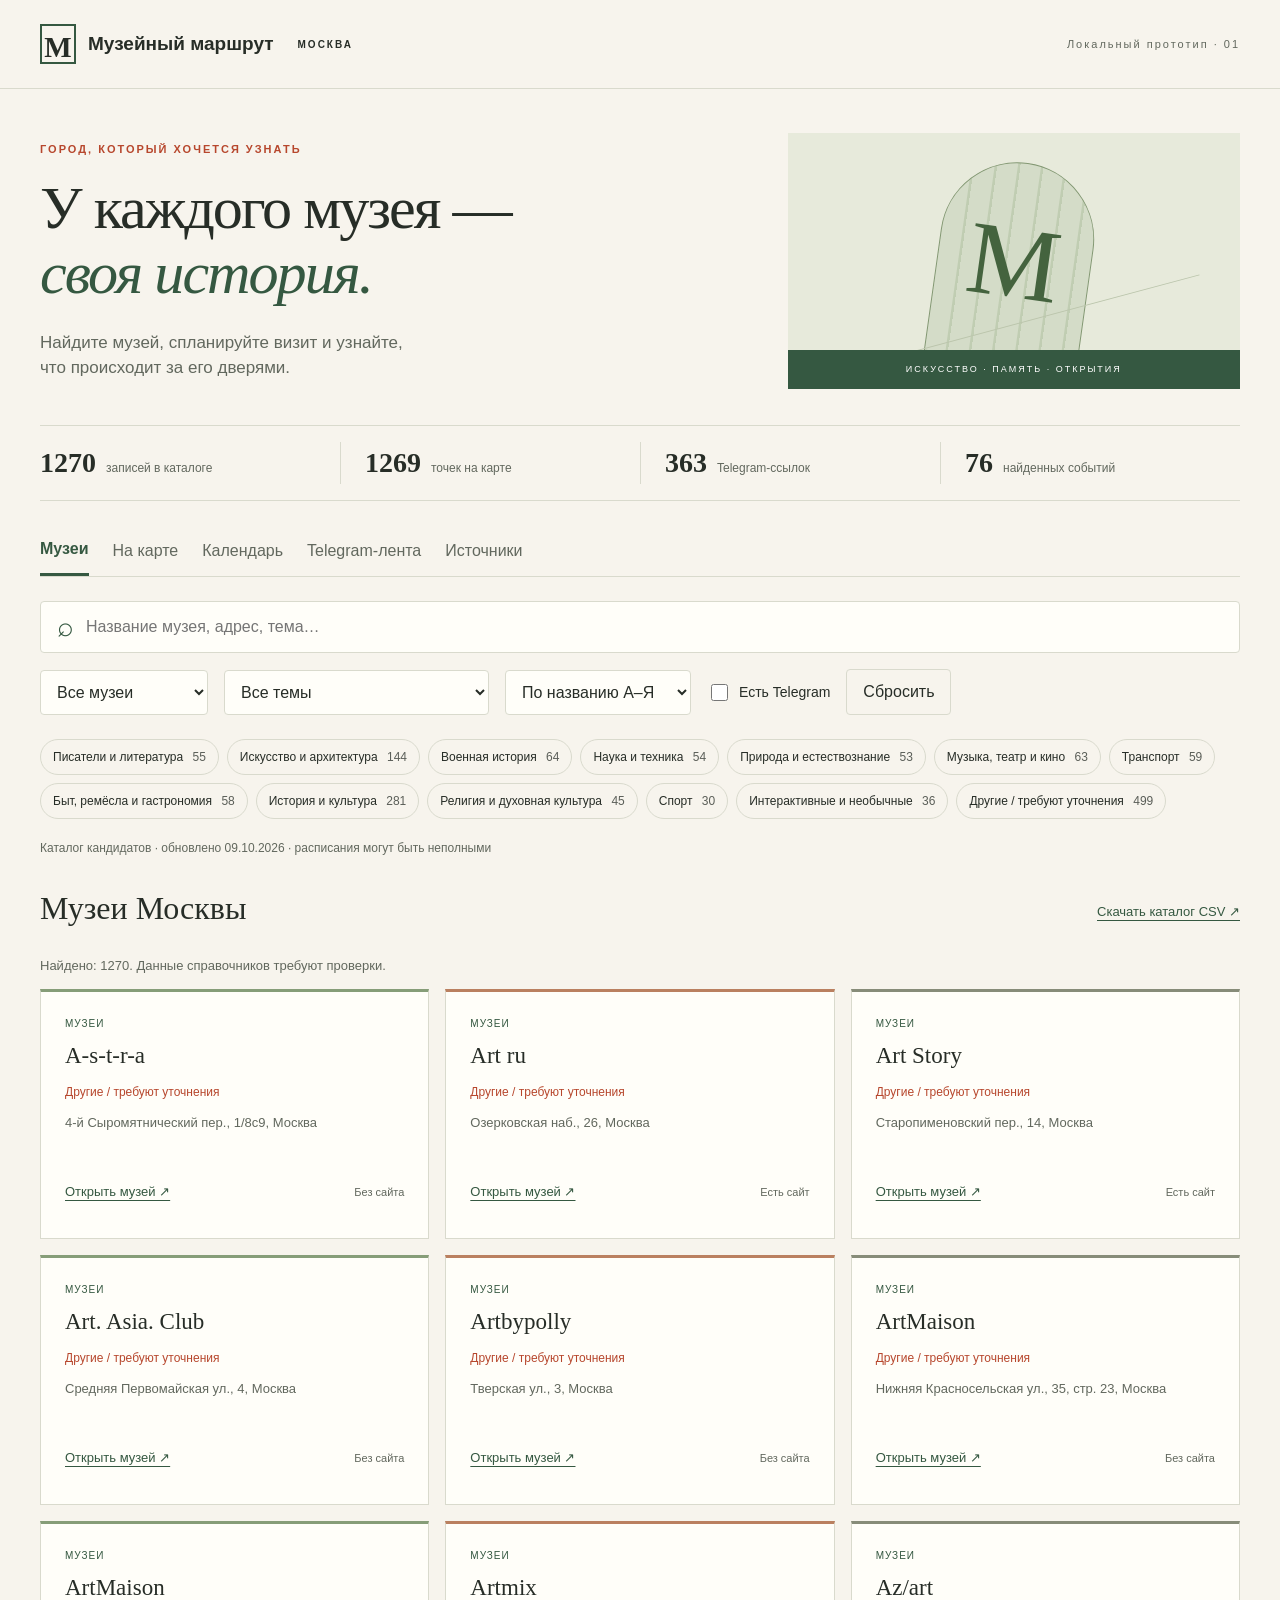
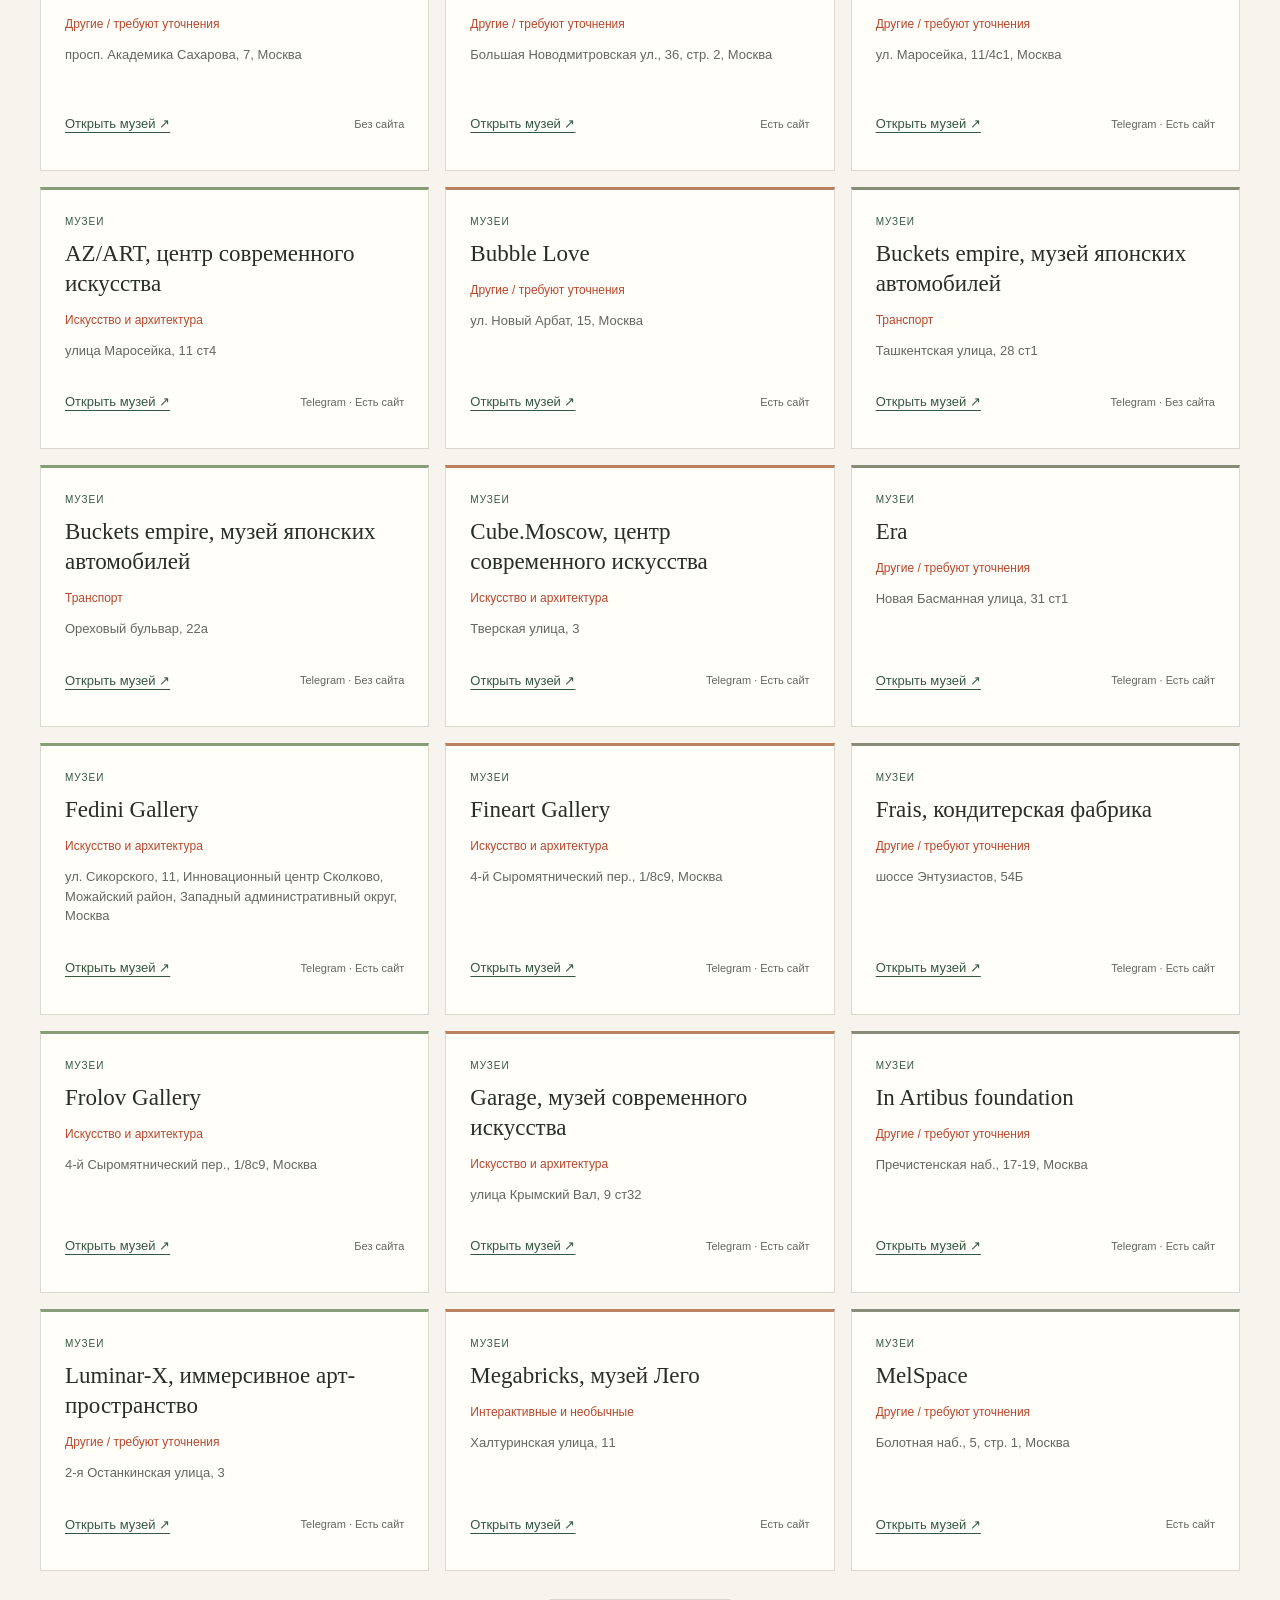
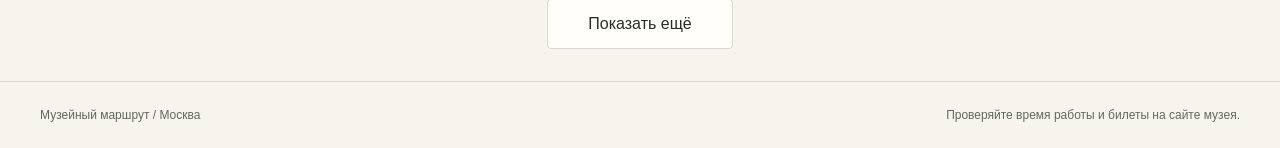
==== index.html @ 4cb40ff2 "Build Moscow museums catalog, map and calendar prototype" ====
<!doctype html>
<html lang="ru">
<head>
  <meta charset="utf-8"><meta name="viewport" content="width=device-width,initial-scale=1">
  <title>Музейный маршрут — Москва</title>
  <meta name="description" content="Музеи и музеи-квартиры Москвы: каталог, карта, афиши и новости публичных Telegram-каналов.">
  <link rel="icon" href="icon.svg" type="image/svg+xml"><link rel="stylesheet" href="vendor/leaflet.css"><link rel="stylesheet" href="style.css">
  <script defer src="vendor/leaflet.js"></script><script defer src="app.js"></script>
</head>
<body>
  <header><a class="brand" href="#catalog"><span class="brand-mark">М</span> Музейный маршрут <small>МОСКВА</small></a><span class="edition">Локальный прототип · 01</span></header>
  <main>
    <section class="hero"><div><p class="eyebrow">ГОРОД, КОТОРЫЙ ХОЧЕТСЯ УЗНАТЬ</p><h1>У каждого музея —<br><em>своя история.</em></h1><p class="intro">Найдите музей, спланируйте визит и узнайте,<br>что происходит за его дверями.</p></div><div class="hero-art" aria-hidden="true"><div class="arch"><span>М</span></div><p>ИСКУССТВО · ПАМЯТЬ · ОТКРЫТИЯ</p></div></section>
    <div id="stats" class="stats" aria-live="polite"></div>
    <nav class="tabs" aria-label="Разделы"><button data-tab="catalog" class="active">Музеи</button><button data-tab="map">На карте</button><button data-tab="events">Календарь</button><button data-tab="telegram">Telegram-лента</button><button data-tab="sources">Источники</button></nav>
    <section class="searchbar"><label class="search"><span aria-hidden="true">⌕</span><input id="search" type="search" placeholder="Название музея, адрес, тема…" aria-label="Поиск музеев и событий"></label><label><span class="sr-only">Тип музея</span><select id="category"><option value="">Все музеи</option><option>Музеи-квартиры</option><option>Музеи</option></select></label><label><span class="sr-only">Тематика музея</span><select id="theme"><option value="">Все темы</option></select></label><label><span class="sr-only">Сортировка</span><select id="sort"><option value="name">По названию А–Я</option><option value="name-desc">По названию Я–А</option><option value="theme">По тематике</option><option value="format">По формату музея</option></select></label><label class="check"><input type="checkbox" id="tg-only"> Есть Telegram</label><button id="reset" class="quiet">Сбросить</button></section>
    <div id="theme-chips" class="theme-chips" aria-label="Тематика музеев"></div><div id="status" class="status" role="status">Загружаю каталог…</div>
    <section id="catalog" class="panel"><div class="section-title"><h2>Музеи Москвы</h2><a href="data/museums.csv" download>Скачать каталог CSV ↗</a></div><p id="catalog-count" class="muted"></p><div id="museum-list" class="museum-grid"></div><button id="more" class="more">Показать ещё</button></section>
    <section id="map" class="panel" hidden><div class="section-title"><h2>Ваш следующий маршрут</h2><p id="map-count" class="muted"></p></div><div id="map-canvas" aria-label="Карта музеев Москвы"></div><p class="muted">Координаты из справочников. Нажмите на точку, чтобы открыть музей. Подложка карты требует интернета.</p></section>
    <section id="events" class="panel" hidden><div class="section-title"><h2>Когда пойдём?</h2><button id="export-ics" class="quiet">Экспорт .ics</button></div><div class="calendar-controls"><button id="prev" aria-label="Предыдущий период">←</button><button id="today">Сегодня</button><button id="next" aria-label="Следующий период">→</button><strong id="period-label"></strong><div class="segments"><button data-period="week" class="active">Неделя</button><button data-period="month">Месяц</button><button data-period="year">Год</button></div><label><span class="sr-only">Тип события</span><select id="event-kind"><option value="">Все события</option><option>Лекция</option><option>Экскурсия</option><option>Событие</option></select></label></div><p class="muted">Только найденные даты из разметки сайтов. Отмены и площадку уточняйте по ссылке источника. Отсутствие событий не означает отсутствие программы.</p><div id="calendar"></div><div id="event-list"></div><h3 class="agenda-title">Больше программ — в афишах музеев</h3><div id="agenda-list" class="link-grid"></div></section>
    <section id="telegram" class="panel" hidden><div class="section-title"><h2>Музеи говорят</h2><label><span class="sr-only">Telegram-канал</span><select id="channel"><option value="">Все каналы</option></select></label></div><p class="muted">До пяти последних доступных публикаций каждого публичного канала на момент сбора. Публикации показываются из сохранённой копии.</p><div id="post-list" class="post-grid"></div><button id="more-posts" class="more">Ещё публикации</button><div id="channel-errors" class="muted"></div></section>
    <section id="sources" class="panel" hidden><h2>Откуда берутся данные</h2><div id="source-report"></div><p>Классификация по тематике предварительно определяется по названию музея; у одного музея может быть несколько тем. Неоднозначные записи отмечены отдельно. Это каталог кандидатов из локальных выгрузок 2ГИС и Яндекс.Карт. Дата исходных выгрузок неизвестна; в них возможны закрытые музеи, школьные музеи и дубли. Филиалы сохраняются отдельно, даже если у них один сайт.</p><p>Контакты и ссылки на афиши собираются с главной и до трёх связанных страниц. Расписание извлекается только из структурированной разметки Event. События общего музейного сайта могут относиться к нескольким филиалам — точное место смотрите в источнике.</p><p>Telegram-ссылка из справочника не подтверждает, что это официальный канал. Публичная страница должна отдавать публикации; закрытые каналы, чаты и боты могут быть недоступны.</p><a href="data/catalog.json" download>Скачать полный JSON ↗</a></section>
  </main>
  <footer><span>Музейный маршрут / Москва</span><span>Проверяйте время работы и билеты на сайте музея.</span></footer>
  <dialog id="museum-dialog"><button id="close-dialog" aria-label="Закрыть" class="close">×</button><div id="museum-detail"></div></dialog>
</body>
</html>
---- vendor/leaflet.css ----
/* required styles */

.leaflet-pane,
.leaflet-tile,
.leaflet-marker-icon,
.leaflet-marker-shadow,
.leaflet-tile-container,
.leaflet-pane > svg,
.leaflet-pane > canvas,
.leaflet-zoom-box,
.leaflet-image-layer,
.leaflet-layer {
	position: absolute;
	left: 0;
	top: 0;
	}
.leaflet-container {
	overflow: hidden;
	}
.leaflet-tile,
.leaflet-marker-icon,
.leaflet-marker-shadow {
	-webkit-user-select: none;
	   -moz-user-select: none;
	        user-select: none;
	  -webkit-user-drag: none;
	}
/* Prevents IE11 from highlighting tiles in blue */
.leaflet-tile::selection {
	background: transparent;
}
/* Safari renders non-retina tile on retina better with this, but Chrome is worse */
.leaflet-safari .leaflet-tile {
	image-rendering: -webkit-optimize-contrast;
	}
/* hack that prevents hw layers "stretching" when loading new tiles */
.leaflet-safari .leaflet-tile-container {
	width: 1600px;
	height: 1600px;
	-webkit-transform-origin: 0 0;
	}
.leaflet-marker-icon,
.leaflet-marker-shadow {
	display: block;
	}
/* .leaflet-container svg: reset svg max-width decleration shipped in Joomla! (joomla.org) 3.x */
/* .leaflet-container img: map is broken in FF if you have max-width: 100% on tiles */
.leaflet-container .leaflet-overlay-pane svg {
	max-width: none !important;
	max-height: none !important;
	}
.leaflet-container .leaflet-marker-pane img,
.leaflet-container .leaflet-shadow-pane img,
.leaflet-container .leaflet-tile-pane img,
.leaflet-container img.leaflet-image-layer,
.leaflet-container .leaflet-tile {
	max-width: none !important;
	max-height: none !important;
	width: auto;
	padding: 0;
	}

.leaflet-container img.leaflet-tile {
	/* See: https://bugs.chromium.org/p/chromium/issues/detail?id=600120 */
	mix-blend-mode: plus-lighter;
}

.leaflet-container.leaflet-touch-zoom {
	-ms-touch-action: pan-x pan-y;
	touch-action: pan-x pan-y;
	}
.leaflet-container.leaflet-touch-drag {
	-ms-touch-action: pinch-zoom;
	/* Fallback for FF which doesn't support pinch-zoom */
	touch-action: none;
	touch-action: pinch-zoom;
}
.leaflet-container.leaflet-touch-drag.leaflet-touch-zoom {
	-ms-touch-action: none;
	touch-action: none;
}
.leaflet-container {
	-webkit-tap-highlight-color: transparent;
}
.leaflet-container a {
	-webkit-tap-highlight-color: rgba(51, 181, 229, 0.4);
}
.leaflet-tile {
	filter: inherit;
	visibility: hidden;
	}
.leaflet-tile-loaded {
	visibility: inherit;
	}
.leaflet-zoom-box {
	width: 0;
	height: 0;
	-moz-box-sizing: border-box;
	     box-sizing: border-box;
	z-index: 800;
	}
/* workaround for https://bugzilla.mozilla.org/show_bug.cgi?id=888319 */
.leaflet-overlay-pane svg {
	-moz-user-select: none;
	}

.leaflet-pane         { z-index: 400; }

.leaflet-tile-pane    { z-index: 200; }
.leaflet-overlay-pane { z-index: 400; }
.leaflet-shadow-pane  { z-index: 500; }
.leaflet-marker-pane  { z-index: 600; }
.leaflet-tooltip-pane   { z-index: 650; }
.leaflet-popup-pane   { z-index: 700; }

.leaflet-map-pane canvas { z-index: 100; }
.leaflet-map-pane svg    { z-index: 200; }

.leaflet-vml-shape {
	width: 1px;
	height: 1px;
	}
.lvml {
	behavior: url(#default#VML);
	display: inline-block;
	position: absolute;
	}


/* control positioning */

.leaflet-control {
	position: relative;
	z-index: 800;
	pointer-events: visiblePainted; /* IE 9-10 doesn't have auto */
	pointer-events: auto;
	}
.leaflet-top,
.leaflet-bottom {
	position: absolute;
	z-index: 1000;
	pointer-events: none;
	}
.leaflet-top {
	top: 0;
	}
.leaflet-right {
	right: 0;
	}
.leaflet-bottom {
	bottom: 0;
	}
.leaflet-left {
	left: 0;
	}
.leaflet-control {
	float: left;
	clear: both;
	}
.leaflet-right .leaflet-control {
	float: right;
	}
.leaflet-top .leaflet-control {
	margin-top: 10px;
	}
.leaflet-bottom .leaflet-control {
	margin-bottom: 10px;
	}
.leaflet-left .leaflet-control {
	margin-left: 10px;
	}
.leaflet-right .leaflet-control {
	margin-right: 10px;
	}


/* zoom and fade animations */

.leaflet-fade-anim .leaflet-popup {
	opacity: 0;
	-webkit-transition: opacity 0.2s linear;
	   -moz-transition: opacity 0.2s linear;
	        transition: opacity 0.2s linear;
	}
.leaflet-fade-anim .leaflet-map-pane .leaflet-popup {
	opacity: 1;
	}
.leaflet-zoom-animated {
	-webkit-transform-origin: 0 0;
	    -ms-transform-origin: 0 0;
	        transform-origin: 0 0;
	}
svg.leaflet-zoom-animated {
	will-change: transform;
}

.leaflet-zoom-anim .leaflet-zoom-animated {
	-webkit-transition: -webkit-transform 0.25s cubic-bezier(0,0,0.25,1);
	   -moz-transition:    -moz-transform 0.25s cubic-bezier(0,0,0.25,1);
	        transition:         transform 0.25s cubic-bezier(0,0,0.25,1);
	}
.leaflet-zoom-anim .leaflet-tile,
.leaflet-pan-anim .leaflet-tile {
	-webkit-transition: none;
	   -moz-transition: none;
	        transition: none;
	}

.leaflet-zoom-anim .leaflet-zoom-hide {
	visibility: hidden;
	}


/* cursors */

.leaflet-interactive {
	cursor: pointer;
	}
.leaflet-grab {
	cursor: -webkit-grab;
	cursor:    -moz-grab;
	cursor:         grab;
	}
.leaflet-crosshair,
.leaflet-crosshair .leaflet-interactive {
	cursor: crosshair;
	}
.leaflet-popup-pane,
.leaflet-control {
	cursor: auto;
	}
.leaflet-dragging .leaflet-grab,
.leaflet-dragging .leaflet-grab .leaflet-interactive,
.leaflet-dragging .leaflet-marker-draggable {
	cursor: move;
	cursor: -webkit-grabbing;
	cursor:    -moz-grabbing;
	cursor:         grabbing;
	}

/* marker & overlays interactivity */
.leaflet-marker-icon,
.leaflet-marker-shadow,
.leaflet-image-layer,
.leaflet-pane > svg path,
.leaflet-tile-container {
	pointer-events: none;
	}

.leaflet-marker-icon.leaflet-interactive,
.leaflet-image-layer.leaflet-interactive,
.leaflet-pane > svg path.leaflet-interactive,
svg.leaflet-image-layer.leaflet-interactive path {
	pointer-events: visiblePainted; /* IE 9-10 doesn't have auto */
	pointer-events: auto;
	}

/* visual tweaks */

.leaflet-container {
	background: #ddd;
	outline-offset: 1px;
	}
.leaflet-container a {
	color: #0078A8;
	}
.leaflet-zoom-box {
	border: 2px dotted #38f;
	background: rgba(255,255,255,0.5);
	}


/* general typography */
.leaflet-container {
	font-family: "Helvetica Neue", Arial, Helvetica, sans-serif;
	font-size: 12px;
	font-size: 0.75rem;
	line-height: 1.5;
	}


/* general toolbar styles */

.leaflet-bar {
	box-shadow: 0 1px 5px rgba(0,0,0,0.65);
	border-radius: 4px;
	}
.leaflet-bar a {
	background-color: #fff;
	border-bottom: 1px solid #ccc;
	width: 26px;
	height: 26px;
	line-height: 26px;
	display: block;
	text-align: center;
	text-decoration: none;
	color: black;
	}
.leaflet-bar a,
.leaflet-control-layers-toggle {
	background-position: 50% 50%;
	background-repeat: no-repeat;
	display: block;
	}
.leaflet-bar a:hover,
.leaflet-bar a:focus {
	background-color: #f4f4f4;
	}
.leaflet-bar a:first-child {
	border-top-left-radius: 4px;
	border-top-right-radius: 4px;
	}
.leaflet-bar a:last-child {
	border-bottom-left-radius: 4px;
	border-bottom-right-radius: 4px;
	border-bottom: none;
	}
.leaflet-bar a.leaflet-disabled {
	cursor: default;
	background-color: #f4f4f4;
	color: #bbb;
	}

.leaflet-touch .leaflet-bar a {
	width: 30px;
	height: 30px;
	line-height: 30px;
	}
.leaflet-touch .leaflet-bar a:first-child {
	border-top-left-radius: 2px;
	border-top-right-radius: 2px;
	}
.leaflet-touch .leaflet-bar a:last-child {
	border-bottom-left-radius: 2px;
	border-bottom-right-radius: 2px;
	}

/* zoom control */

.leaflet-control-zoom-in,
.leaflet-control-zoom-out {
	font: bold 18px 'Lucida Console', Monaco, monospace;
	text-indent: 1px;
	}

.leaflet-touch .leaflet-control-zoom-in, .leaflet-touch .leaflet-control-zoom-out  {
	font-size: 22px;
	}


/* layers control */

.leaflet-control-layers {
	box-shadow: 0 1px 5px rgba(0,0,0,0.4);
	background: #fff;
	border-radius: 5px;
	}
.leaflet-control-layers-toggle {
	background-image: url(images/layers.png);
	width: 36px;
	height: 36px;
	}
.leaflet-retina .leaflet-control-layers-toggle {
	background-image: url(images/layers-2x.png);
	background-size: 26px 26px;
	}
.leaflet-touch .leaflet-control-layers-toggle {
	width: 44px;
	height: 44px;
	}
.leaflet-control-layers .leaflet-control-layers-list,
.leaflet-control-layers-expanded .leaflet-control-layers-toggle {
	display: none;
	}
.leaflet-control-layers-expanded .leaflet-control-layers-list {
	display: block;
	position: relative;
	}
.leaflet-control-layers-expanded {
	padding: 6px 10px 6px 6px;
	color: #333;
	background: #fff;
	}
.leaflet-control-layers-scrollbar {
	overflow-y: scroll;
	overflow-x: hidden;
	padding-right: 5px;
	}
.leaflet-control-layers-selector {
	margin-top: 2px;
	position: relative;
	top: 1px;
	}
.leaflet-control-layers label {
	display: block;
	font-size: 13px;
	font-size: 1.08333em;
	}
.leaflet-control-layers-separator {
	height: 0;
	border-top: 1px solid #ddd;
	margin: 5px -10px 5px -6px;
	}

/* Default icon URLs */
.leaflet-default-icon-path { /* used only in path-guessing heuristic, see L.Icon.Default */
	background-image: url(images/marker-icon.png);
	}


/* attribution and scale controls */

.leaflet-container .leaflet-control-attribution {
	background: #fff;
	background: rgba(255, 255, 255, 0.8);
	margin: 0;
	}
.leaflet-control-attribution,
.leaflet-control-scale-line {
	padding: 0 5px;
	color: #333;
	line-height: 1.4;
	}
.leaflet-control-attribution a {
	text-decoration: none;
	}
.leaflet-control-attribution a:hover,
.leaflet-control-attribution a:focus {
	text-decoration: underline;
	}
.leaflet-attribution-flag {
	display: inline !important;
	vertical-align: baseline !important;
	width: 1em;
	height: 0.6669em;
	}
.leaflet-left .leaflet-control-scale {
	margin-left: 5px;
	}
.leaflet-bottom .leaflet-control-scale {
	margin-bottom: 5px;
	}
.leaflet-control-scale-line {
	border: 2px solid #777;
	border-top: none;
	line-height: 1.1;
	padding: 2px 5px 1px;
	white-space: nowrap;
	-moz-box-sizing: border-box;
	     box-sizing: border-box;
	background: rgba(255, 255, 255, 0.8);
	text-shadow: 1px 1px #fff;
	}
.leaflet-control-scale-line:not(:first-child) {
	border-top: 2px solid #777;
	border-bottom: none;
	margin-top: -2px;
	}
.leaflet-control-scale-line:not(:first-child):not(:last-child) {
	border-bottom: 2px solid #777;
	}

.leaflet-touch .leaflet-control-attribution,
.leaflet-touch .leaflet-control-layers,
.leaflet-touch .leaflet-bar {
	box-shadow: none;
	}
.leaflet-touch .leaflet-control-layers,
.leaflet-touch .leaflet-bar {
	border: 2px solid rgba(0,0,0,0.2);
	background-clip: padding-box;
	}


/* popup */

.leaflet-popup {
	position: absolute;
	text-align: center;
	margin-bottom: 20px;
	}
.leaflet-popup-content-wrapper {
	padding: 1px;
	text-align: left;
	border-radius: 12px;
	}
.leaflet-popup-content {
	margin: 13px 24px 13px 20px;
	line-height: 1.3;
	font-size: 13px;
	font-size: 1.08333em;
	min-height: 1px;
	}
.leaflet-popup-content p {
	margin: 17px 0;
	margin: 1.3em 0;
	}
.leaflet-popup-tip-container {
	width: 40px;
	height: 20px;
	position: absolute;
	left: 50%;
	margin-top: -1px;
	margin-left: -20px;
	overflow: hidden;
	pointer-events: none;
	}
.leaflet-popup-tip {
	width: 17px;
	height: 17px;
	padding: 1px;

	margin: -10px auto 0;
	pointer-events: auto;

	-webkit-transform: rotate(45deg);
	   -moz-transform: rotate(45deg);
	    -ms-transform: rotate(45deg);
	        transform: rotate(45deg);
	}
.leaflet-popup-content-wrapper,
.leaflet-popup-tip {
	background: white;
	color: #333;
	box-shadow: 0 3px 14px rgba(0,0,0,0.4);
	}
.leaflet-container a.leaflet-popup-close-button {
	position: absolute;
	top: 0;
	right: 0;
	border: none;
	text-align: center;
	width: 24px;
	height: 24px;
	font: 16px/24px Tahoma, Verdana, sans-serif;
	color: #757575;
	text-decoration: none;
	background: transparent;
	}
.leaflet-container a.leaflet-popup-close-button:hover,
.leaflet-container a.leaflet-popup-close-button:focus {
	color: #585858;
	}
.leaflet-popup-scrolled {
	overflow: auto;
	}

.leaflet-oldie .leaflet-popup-content-wrapper {
	-ms-zoom: 1;
	}
.leaflet-oldie .leaflet-popup-tip {
	width: 24px;
	margin: 0 auto;

	-ms-filter: "progid:DXImageTransform.Microsoft.Matrix(M11=0.70710678, M12=0.70710678, M21=-0.70710678, M22=0.70710678)";
	filter: progid:DXImageTransform.Microsoft.Matrix(M11=0.70710678, M12=0.70710678, M21=-0.70710678, M22=0.70710678);
	}

.leaflet-oldie .leaflet-control-zoom,
.leaflet-oldie .leaflet-control-layers,
.leaflet-oldie .leaflet-popup-content-wrapper,
.leaflet-oldie .leaflet-popup-tip {
	border: 1px solid #999;
	}


/* div icon */

.leaflet-div-icon {
	background: #fff;
	border: 1px solid #666;
	}


/* Tooltip */
/* Base styles for the element that has a tooltip */
.leaflet-tooltip {
	position: absolute;
	padding: 6px;
	background-color: #fff;
	border: 1px solid #fff;
	border-radius: 3px;
	color: #222;
	white-space: nowrap;
	-webkit-user-select: none;
	-moz-user-select: none;
	-ms-user-select: none;
	user-select: none;
	pointer-events: none;
	box-shadow: 0 1px 3px rgba(0,0,0,0.4);
	}
.leaflet-tooltip.leaflet-interactive {
	cursor: pointer;
	pointer-events: auto;
	}
.leaflet-tooltip-top:before,
.leaflet-tooltip-bottom:before,
.leaflet-tooltip-left:before,
.leaflet-tooltip-right:before {
	position: absolute;
	pointer-events: none;
	border: 6px solid transparent;
	background: transparent;
	content: "";
	}

/* Directions */

.leaflet-tooltip-bottom {
	margin-top: 6px;
}
.leaflet-tooltip-top {
	margin-top: -6px;
}
.leaflet-tooltip-bottom:before,
.leaflet-tooltip-top:before {
	left: 50%;
	margin-left: -6px;
	}
.leaflet-tooltip-top:before {
	bottom: 0;
	margin-bottom: -12px;
	border-top-color: #fff;
	}
.leaflet-tooltip-bottom:before {
	top: 0;
	margin-top: -12px;
	margin-left: -6px;
	border-bottom-color: #fff;
	}
.leaflet-tooltip-left {
	margin-left: -6px;
}
.leaflet-tooltip-right {
	margin-left: 6px;
}
.leaflet-tooltip-left:before,
.leaflet-tooltip-right:before {
	top: 50%;
	margin-top: -6px;
	}
.leaflet-tooltip-left:before {
	right: 0;
	margin-right: -12px;
	border-left-color: #fff;
	}
.leaflet-tooltip-right:before {
	left: 0;
	margin-left: -12px;
	border-right-color: #fff;
	}

/* Printing */

@media print {
	/* Prevent printers from removing background-images of controls. */
	.leaflet-control {
		-webkit-print-color-adjust: exact;
		print-color-adjust: exact;
		}
	}
---- style.css ----
:root{--paper:#f7f4ed;--ink:#272d27;--muted:#62685e;--line:#d9dacd;--green:#355841;--accent:#b7472d;--white:#fffef9}*{box-sizing:border-box}body{margin:0;background:var(--paper);color:var(--ink);font-family:'Segoe UI',sans-serif;font-size:16px;line-height:1.5}button,input,select{font:inherit}button,a,input,select{touch-action:manipulation}button{cursor:pointer}a{color:var(--green);text-underline-offset:4px}button{border:1px solid var(--line);background:var(--white);color:var(--ink);padding:10px 16px;min-height:44px;border-radius:4px}button:hover{background:#e8ecdf}button:focus-visible,a:focus-visible,input:focus-visible,select:focus-visible{outline:3px solid var(--accent);outline-offset:3px}header{max-width:1360px;margin:auto;padding:24px 40px;display:flex;align-items:center;justify-content:space-between;border-bottom:1px solid var(--line)}.brand{display:flex;align-items:center;gap:12px;text-decoration:none;font-weight:600;font-size:19px;color:var(--ink)}.brand-mark{display:grid;place-items:center;width:36px;height:40px;border:2px solid var(--green);font-family:Georgia,serif;font-size:29px}.brand small{font-size:10px;letter-spacing:2px;margin-left:12px}.edition,.eyebrow{font-size:11px;letter-spacing:2px;color:var(--muted)}main{max-width:1280px;margin:auto;padding:0 40px}.hero{display:grid;grid-template-columns:1.6fr 1fr;align-items:center;padding:44px 0 36px;gap:24px}.eyebrow{color:var(--accent);font-weight:700;margin:0 0 18px}h1,h2,h3{font-family:Georgia,'Times New Roman',serif;font-weight:400}h1{font-size:clamp(36px,4.7vw,66px);line-height:1.08;letter-spacing:-2px;margin:0 0 24px}h1 em{color:var(--green);font-weight:400}.intro{color:var(--muted);font-size:17px;margin:0}.hero-art{height:256px;display:flex;flex-direction:column;align-items:center;justify-content:end;background:#e7eadb;position:relative;overflow:hidden}.hero-art:after{content:'';position:absolute;height:1px;width:85%;background:#bcc6ad;bottom:64px;transform:rotate(-15deg)}.arch{width:154px;height:200px;border-radius:80px 80px 0 0;border:1px solid #839873;background:repeating-linear-gradient(90deg,#d4dcc8 0px,#d4dcc8 20px,#c0cdb2 21px,#c0cdb2 23px);display:grid;place-items:center;margin-bottom:-12px;transform:rotate(8deg)}.arch span{font-family:Georgia,serif;font-size:104px;color:#44633e}.hero-art p{font-size:9px;letter-spacing:2px;z-index:1;background:var(--green);color:#fff;width:100%;text-align:center;padding:13px;margin:0}.stats{display:grid;grid-template-columns:repeat(4,1fr);border-top:1px solid var(--line);border-bottom:1px solid var(--line);padding:16px 0;margin-bottom:24px}.stat{padding:0 24px;border-left:1px solid var(--line)}.stat:first-child{border:0;padding-left:0}.stat strong{font-family:Georgia,serif;font-size:28px;margin-right:10px}.stat span{font-size:12px;color:var(--muted)}.tabs{display:flex;gap:24px;border-bottom:1px solid var(--line);overflow-x:auto}.tabs button{background:none;border:0;border-radius:0;padding:12px 0;white-space:nowrap;color:var(--muted)}.tabs button.active{border-bottom:3px solid var(--green);color:var(--green);font-weight:600}.searchbar{display:flex;align-items:center;gap:16px;padding:24px 0 12px}.search{display:flex;align-items:center;gap:12px;background:var(--white);border:1px solid var(--line);border-radius:4px;padding:0 16px;flex:1}.search span{font-size:28px;color:var(--green)}input[type=search]{border:0;outline:none;background:none;width:100%;min-width:150px;padding:13px 0;color:var(--ink)}select{padding:12px;background:var(--white);border:1px solid var(--line);border-radius:4px;max-width:320px;color:var(--ink)}.check{white-space:nowrap;font-size:14px;display:flex;align-items:center;gap:8px;min-height:44px}.check input{accent-color:var(--green);width:17px;height:17px}.quiet{background:transparent}.status{font-size:12px;color:var(--muted);margin:4px 0 24px}.panel{padding-bottom:32px}.section-title{display:flex;align-items:center;justify-content:space-between;gap:16px}.section-title a{font-size:13px}h2{font-size:32px;line-height:1.2;margin:8px 0 16px}h3{font-size:23px;margin:10px 0 12px}.muted{color:var(--muted);font-size:13px}.museum-grid{display:grid;grid-template-columns:repeat(3,minmax(0,1fr));gap:16px}.museum-card{padding:24px;background:var(--white);border:1px solid var(--line);border-top:3px solid #869d78;display:flex;flex-direction:column;min-height:250px}.museum-card:nth-child(3n+2){border-top-color:#ba8060}.museum-card:nth-child(3n){border-top-color:#878c79}.tag{font-size:10px;letter-spacing:1px;text-transform:uppercase;color:var(--green)}.museum-card h3{line-height:1.3}.museum-card p{font-size:13px;color:var(--muted);margin:0 0 20px;flex:1}.card-footer{display:flex;align-items:center;justify-content:space-between;gap:8px}.card-footer button{padding:0;background:none;border:0;color:var(--green);font-size:13px;text-decoration:underline;text-underline-offset:4px}.card-footer span{font-size:11px;color:var(--muted)}.more{display:block;margin:28px auto 0;padding:12px 40px}.empty{padding:32px;border:1px dashed var(--line);grid-column:1/-1;color:var(--muted)}#map-canvas{height:600px;border:1px solid var(--line);background:#e7eadb;z-index:0}.calendar-controls{display:flex;align-items:center;gap:8px;flex-wrap:wrap;margin:8px 0 20px}.calendar-controls strong{margin:0 auto 0 12px;font-weight:500}.segments{display:flex;gap:0}.segments button{border-radius:0}.segments .active{background:var(--green);color:white}.month-grid{display:grid;grid-template-columns:repeat(7,minmax(0,1fr));border-left:1px solid var(--line);border-top:1px solid var(--line)}.day{min-height:90px;padding:10px;border-right:1px solid var(--line);border-bottom:1px solid var(--line);background:var(--white);text-align:left}.day.disabled{background:var(--paper);color:#999}.day b{font-size:13px}.day.today b{background:var(--green);color:white;padding:4px 7px;border-radius:50%}.day.selected{outline:2px solid var(--accent);outline-offset:-2px}.day small{display:block;color:var(--green);margin-top:12px}.weekday{padding:8px;text-align:center;background:#e7eadb;font-size:12px;border-right:1px solid var(--line);border-bottom:1px solid var(--line)}.year-grid{display:grid;grid-template-columns:repeat(4,1fr);gap:12px}.year-grid button{padding:24px;text-align:left}.year-grid strong{display:block;font-family:Georgia,serif;font-size:22px}.year-grid span{display:block;margin-top:8px;color:var(--muted)}.event-row{display:grid;grid-template-columns:110px 1fr 180px;gap:20px;border-bottom:1px solid var(--line);padding:24px 0}.event-row h3{margin:0 0 8px}.event-row time{color:var(--accent);font-size:14px}.event-row p{margin:4px 0;font-size:13px;color:var(--muted)}.event-row a{align-self:center;font-size:13px}.agenda-title{margin-top:40px}.link-grid{display:grid;grid-template-columns:repeat(3,1fr);gap:12px}.agenda-link{border-top:1px solid var(--line);padding:16px 0;display:block;font-size:14px}.post-grid{display:grid;grid-template-columns:repeat(3,minmax(0,1fr));gap:16px}.post{padding:24px;border:1px solid var(--line);background:var(--white)}.post .text{white-space:pre-wrap;font-size:14px;overflow-wrap:anywhere;max-height:320px;overflow:auto;margin:16px 0}.post time{display:block;color:var(--muted);font-size:12px;margin-top:8px}.post a{font-size:13px}.post h3{font-size:19px;overflow-wrap:anywhere}.source-metrics{display:grid;grid-template-columns:repeat(3,1fr);gap:16px;margin:24px 0}.source-metrics div{padding:24px;background:#e7eadb}.source-metrics strong{display:block;font-size:24px;font-family:Georgia,serif}.source-metrics span{font-size:13px}.panel#sources>p{max-width:800px;color:var(--muted)}footer{padding:24px 40px;display:flex;justify-content:space-between;max-width:1360px;margin:auto;border-top:1px solid var(--line);font-size:12px;color:var(--muted)}dialog{border:1px solid var(--line);background:var(--paper);color:var(--ink);width:min(660px,95vw);max-height:85vh;padding:32px;overflow:auto}dialog::backdrop{background:#18281dcc}.close{float:right;background:none;border:0;font-size:26px}.detail-links{display:flex;flex-wrap:wrap;gap:12px;margin:16px 0}.detail-contacts{overflow-wrap:anywhere;font-size:14px}.detail-contacts p{margin:8px 0}.sr-only{position:absolute;width:1px;height:1px;overflow:hidden;clip:rect(0,0,0,0)}[hidden]{display:none!important}@media(max-width:900px){main,header{padding-left:24px;padding-right:24px}.museum-grid,.post-grid{grid-template-columns:repeat(2,minmax(0,1fr))}.stats{grid-template-columns:repeat(2,1fr);gap:16px}.stat:nth-child(3){border:0;padding-left:0}.searchbar{flex-wrap:wrap}.search{flex-basis:100%}.year-grid{grid-template-columns:repeat(3,1fr)}.edition{display:none}.brand small{display:none}.hero-art{height:220px}.link-grid{grid-template-columns:repeat(2,1fr)}}@media(max-width:580px){main,header{padding-left:16px;padding-right:16px}.hero{grid-template-columns:1fr;padding:32px 0}.hero-art{display:none}h1{font-size:43px}.museum-grid,.post-grid,.link-grid{grid-template-columns:1fr}.stat{padding:0 12px}.stat strong{font-size:24px}.tabs{gap:20px}h2{font-size:27px}.section-title{align-items:flex-start;flex-wrap:wrap}.calendar-controls strong{order:-1;width:100%;margin:0 0 8px}.day{min-height:64px;padding:6px}.day small{font-size:10px}.event-row{grid-template-columns:1fr;gap:8px}.year-grid{grid-template-columns:repeat(2,1fr)}.source-metrics{grid-template-columns:1fr}#map-canvas{height:460px}footer{padding:24px 16px;display:block}footer span{display:block;margin:8px 0}.brand{font-size:17px}}
:root .searchbar{flex-wrap:wrap}.searchbar .search{flex-basis:100%}.theme-chips{display:flex;gap:8px;flex-wrap:wrap;margin:12px 0 20px}.theme-chips button{background:transparent;font-size:12px;padding:6px 12px;border-radius:24px;min-height:36px}.theme-chips button.active{background:var(--green);color:white;border-color:var(--green)}.theme-chips span{opacity:.75;margin-left:6px}.theme-label{display:block;font-size:12px;color:var(--accent);margin:0 0 12px}.theme-chips button:hover{background:#e7eadb}.theme-chips button.active:hover{background:var(--green)}
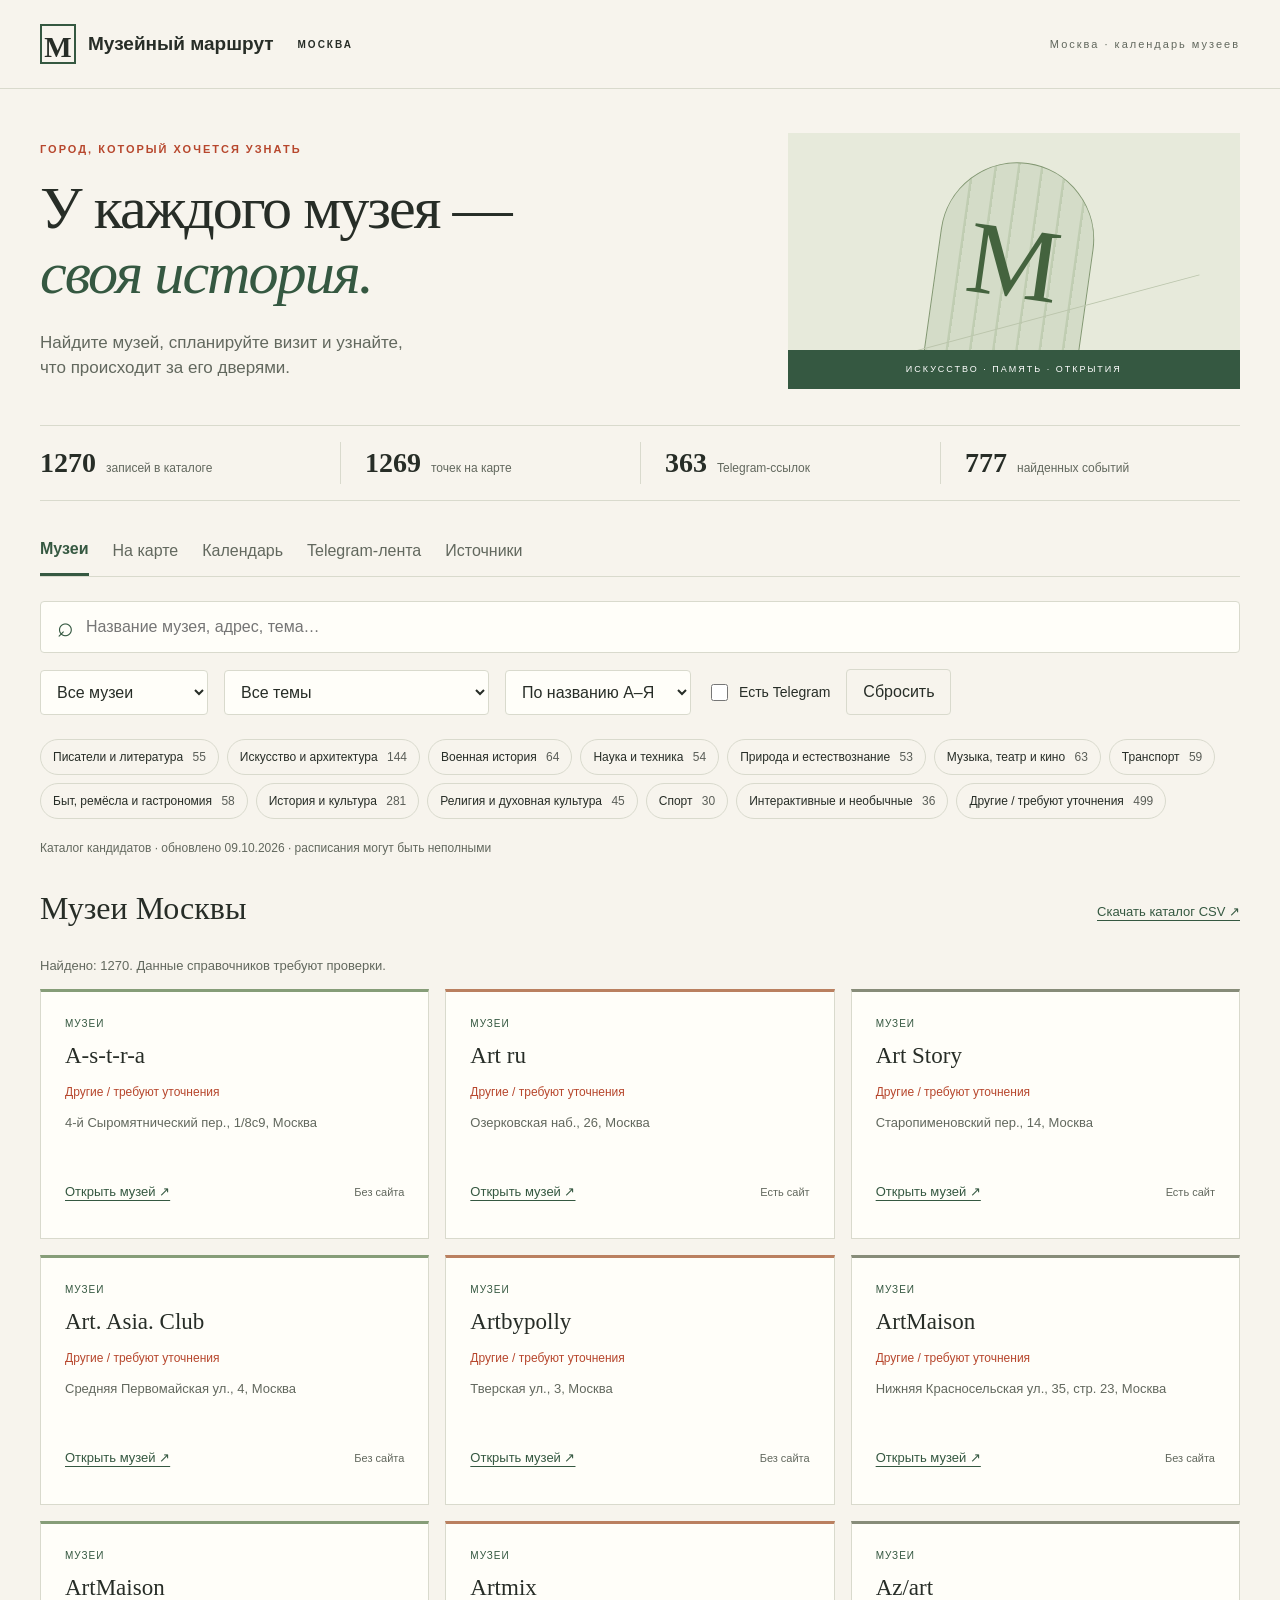
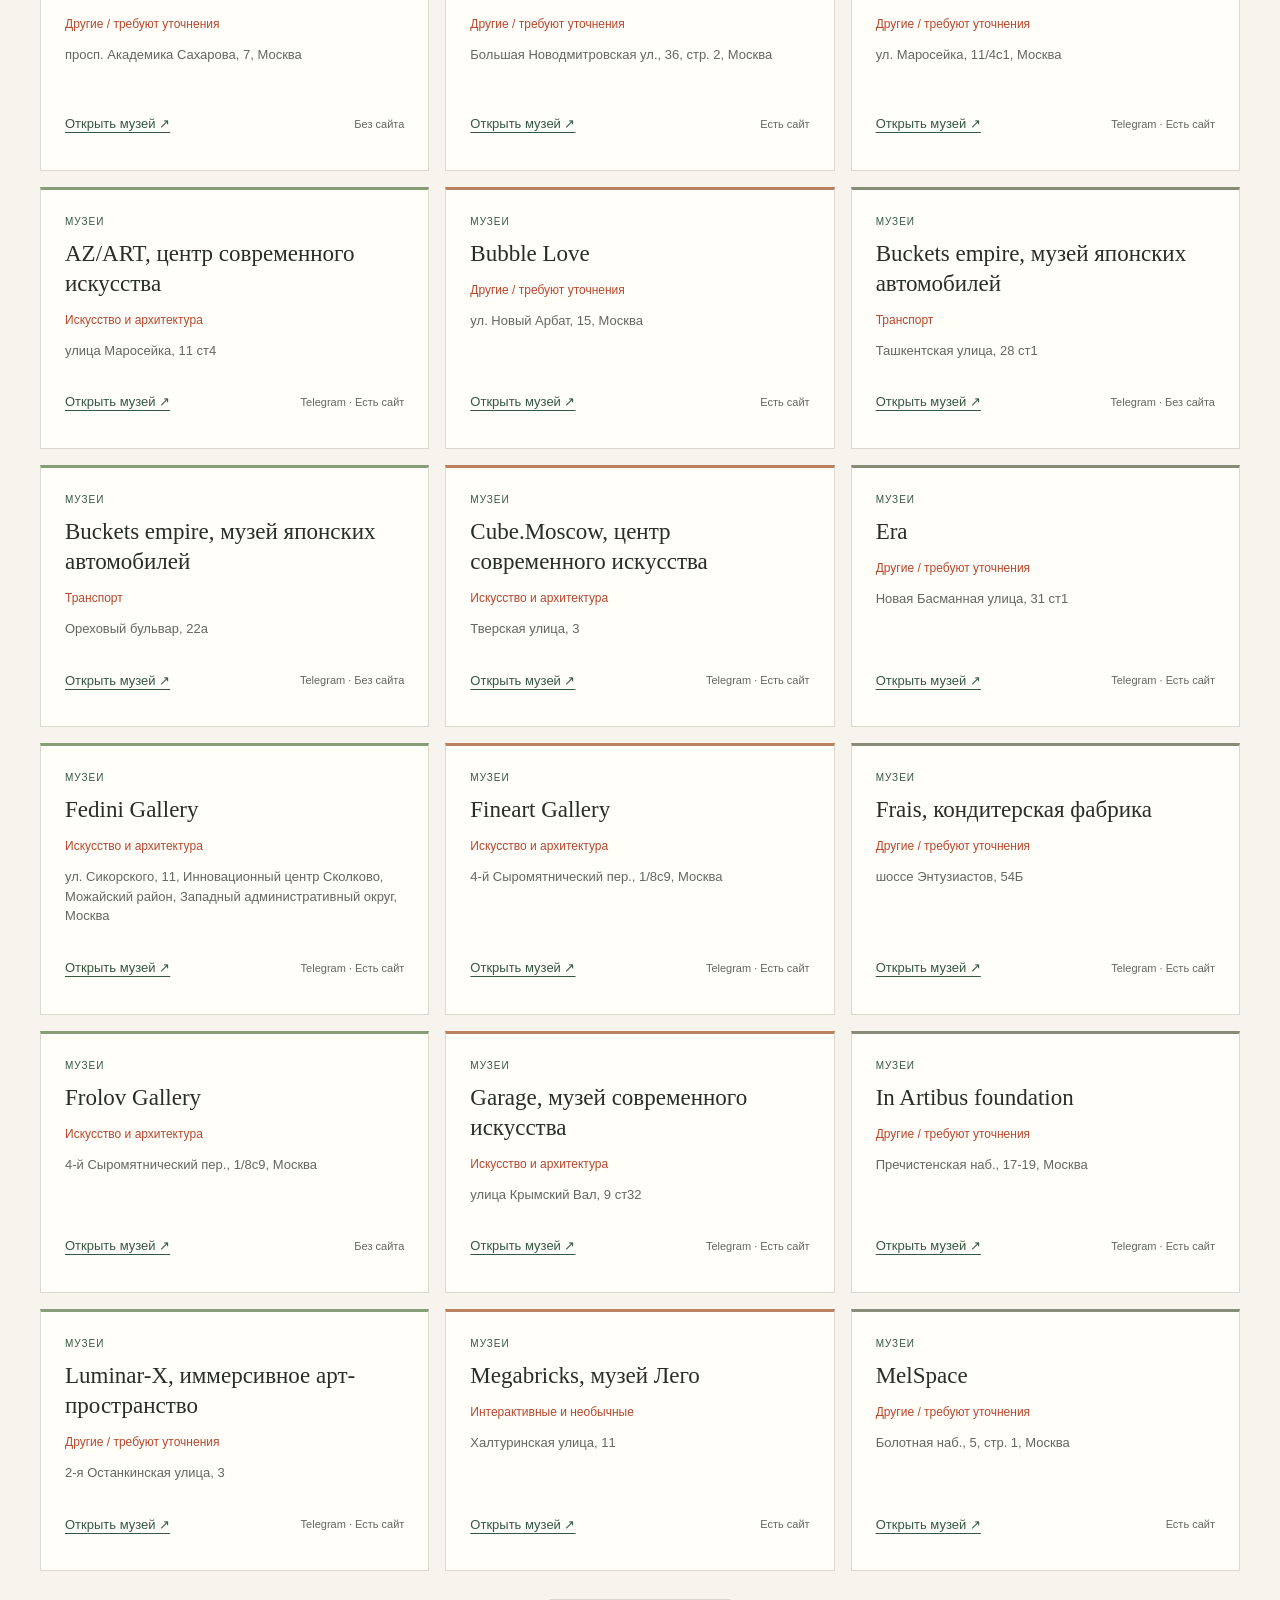
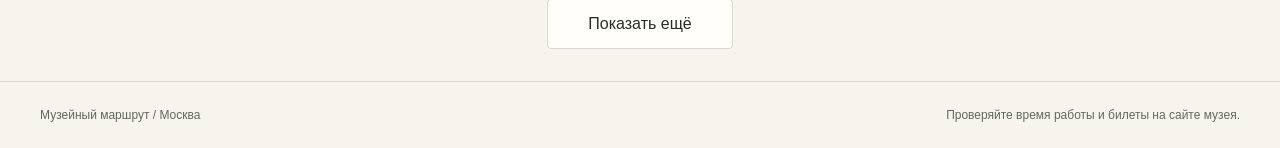
==== commit 21551396: "Add museum agenda adapters, monitoring and calendar source filters" ====
--- a/index.html
+++ b/index.html
@@ -8,7 +8,7 @@
   <script defer src="vendor/leaflet.js"></script><script defer src="app.js"></script>
 </head>
 <body>
-  <header><a class="brand" href="#catalog"><span class="brand-mark">М</span> Музейный маршрут <small>МОСКВА</small></a><span class="edition">Локальный прототип · 01</span></header>
+  <header><a class="brand" href="#catalog"><span class="brand-mark">М</span> Музейный маршрут <small>МОСКВА</small></a><span class="edition">Москва · календарь музеев</span></header>
   <main>
     <section class="hero"><div><p class="eyebrow">ГОРОД, КОТОРЫЙ ХОЧЕТСЯ УЗНАТЬ</p><h1>У каждого музея —<br><em>своя история.</em></h1><p class="intro">Найдите музей, спланируйте визит и узнайте,<br>что происходит за его дверями.</p></div><div class="hero-art" aria-hidden="true"><div class="arch"><span>М</span></div><p>ИСКУССТВО · ПАМЯТЬ · ОТКРЫТИЯ</p></div></section>
     <div id="stats" class="stats" aria-live="polite"></div>
@@ -17,9 +17,9 @@
     <div id="theme-chips" class="theme-chips" aria-label="Тематика музеев"></div><div id="status" class="status" role="status">Загружаю каталог…</div>
     <section id="catalog" class="panel"><div class="section-title"><h2>Музеи Москвы</h2><a href="data/museums.csv" download>Скачать каталог CSV ↗</a></div><p id="catalog-count" class="muted"></p><div id="museum-list" class="museum-grid"></div><button id="more" class="more">Показать ещё</button></section>
     <section id="map" class="panel" hidden><div class="section-title"><h2>Ваш следующий маршрут</h2><p id="map-count" class="muted"></p></div><div id="map-canvas" aria-label="Карта музеев Москвы"></div><p class="muted">Координаты из справочников. Нажмите на точку, чтобы открыть музей. Подложка карты требует интернета.</p></section>
-    <section id="events" class="panel" hidden><div class="section-title"><h2>Когда пойдём?</h2><button id="export-ics" class="quiet">Экспорт .ics</button></div><div class="calendar-controls"><button id="prev" aria-label="Предыдущий период">←</button><button id="today">Сегодня</button><button id="next" aria-label="Следующий период">→</button><strong id="period-label"></strong><div class="segments"><button data-period="week" class="active">Неделя</button><button data-period="month">Месяц</button><button data-period="year">Год</button></div><label><span class="sr-only">Тип события</span><select id="event-kind"><option value="">Все события</option><option>Лекция</option><option>Экскурсия</option><option>Событие</option></select></label></div><p class="muted">Только найденные даты из разметки сайтов. Отмены и площадку уточняйте по ссылке источника. Отсутствие событий не означает отсутствие программы.</p><div id="calendar"></div><div id="event-list"></div><h3 class="agenda-title">Больше программ — в афишах музеев</h3><div id="agenda-list" class="link-grid"></div></section>
+    <section id="events" class="panel" hidden><div class="section-title"><h2>Когда пойдём?</h2><button id="export-ics" class="quiet">Экспорт .ics</button></div><div class="calendar-controls"><button id="prev" aria-label="Предыдущий период">←</button><button id="today">Сегодня</button><button id="next" aria-label="Следующий период">→</button><strong id="period-label"></strong><div class="segments"><button data-period="week" class="active">Неделя</button><button data-period="month">Месяц</button><button data-period="year">Год</button></div><label><span class="sr-only">Тип события</span><select id="event-kind"><option value="">Все события</option><option>Лекция</option><option>Экскурсия</option><option>Событие</option></select></label></div><div class="calendar-filters"><label>Музей / источник <select id="calendar-source"><option value="">Все источники</option></select></label><label>Показывать <select id="calendar-mode"><option value="all">Все программы</option><option value="sessions">Сеансы и дни событий</option><option value="periods">Выставки и длительные программы</option></select></label></div><p id="calendar-coverage" class="muted"></p><p class="muted">Даты собираются из календарей, карточек и API сайтов. Отмены и площадку уточняйте по ссылке источника. Отсутствие событий не означает отсутствие программы.</p><div id="calendar"></div><div id="event-list"></div><h3 class="agenda-title">Больше программ — в афишах музеев</h3><div id="agenda-list" class="link-grid"></div></section>
     <section id="telegram" class="panel" hidden><div class="section-title"><h2>Музеи говорят</h2><label><span class="sr-only">Telegram-канал</span><select id="channel"><option value="">Все каналы</option></select></label></div><p class="muted">До пяти последних доступных публикаций каждого публичного канала на момент сбора. Публикации показываются из сохранённой копии.</p><div id="post-list" class="post-grid"></div><button id="more-posts" class="more">Ещё публикации</button><div id="channel-errors" class="muted"></div></section>
-    <section id="sources" class="panel" hidden><h2>Откуда берутся данные</h2><div id="source-report"></div><p>Классификация по тематике предварительно определяется по названию музея; у одного музея может быть несколько тем. Неоднозначные записи отмечены отдельно. Это каталог кандидатов из локальных выгрузок 2ГИС и Яндекс.Карт. Дата исходных выгрузок неизвестна; в них возможны закрытые музеи, школьные музеи и дубли. Филиалы сохраняются отдельно, даже если у них один сайт.</p><p>Контакты и ссылки на афиши собираются с главной и до трёх связанных страниц. Расписание извлекается только из структурированной разметки Event. События общего музейного сайта могут относиться к нескольким филиалам — точное место смотрите в источнике.</p><p>Telegram-ссылка из справочника не подтверждает, что это официальный канал. Публичная страница должна отдавать публикации; закрытые каналы, чаты и боты могут быть недоступны.</p><a href="data/catalog.json" download>Скачать полный JSON ↗</a></section>
+    <section id="sources" class="panel" hidden><h2>Откуда берутся данные</h2><div id="source-report"></div><p>Классификация по тематике предварительно определяется по названию музея; у одного музея может быть несколько тем. Неоднозначные записи отмечены отдельно. Это каталог кандидатов из локальных выгрузок 2ГИС и Яндекс.Карт. Дата исходных выгрузок неизвестна; в них возможны закрытые музеи, школьные музеи и дубли. Филиалы сохраняются отдельно, даже если у них один сайт.</p><p>Контакты и ссылки на афиши собираются с главной и до трёх связанных страниц. Расписание собирается индивидуальными адаптерами и общим поиском дат. Покрытие каждого сайта показано ниже. События общего музейного сайта могут относиться к нескольким филиалам — точное место смотрите в источнике.</p><p>Telegram-ссылка из справочника не подтверждает, что это официальный канал. Публичная страница должна отдавать публикации; закрытые каналы, чаты и боты могут быть недоступны.</p><h3>Мониторинг афиш</h3><p class="muted">«Нужен адаптер» означает, что общий сборщик не смог разобрать расписание; это не означает отсутствие событий. Исчезновение карточки не считается подтверждённой отменой.</p><p><a href="data/event-sources.csv" download>Скачать отчёт по сайтам CSV ↗</a></p><div id="event-source-table" class="source-table"></div><a href="data/catalog.json" download>Скачать полный JSON ↗</a></section>
   </main>
   <footer><span>Музейный маршрут / Москва</span><span>Проверяйте время работы и билеты на сайте музея.</span></footer>
   <dialog id="museum-dialog"><button id="close-dialog" aria-label="Закрыть" class="close">×</button><div id="museum-detail"></div></dialog>
--- a/style.css
+++ b/style.css
@@ -1,2 +1,3 @@
 :root{--paper:#f7f4ed;--ink:#272d27;--muted:#62685e;--line:#d9dacd;--green:#355841;--accent:#b7472d;--white:#fffef9}*{box-sizing:border-box}body{margin:0;background:var(--paper);color:var(--ink);font-family:'Segoe UI',sans-serif;font-size:16px;line-height:1.5}button,input,select{font:inherit}button,a,input,select{touch-action:manipulation}button{cursor:pointer}a{color:var(--green);text-underline-offset:4px}button{border:1px solid var(--line);background:var(--white);color:var(--ink);padding:10px 16px;min-height:44px;border-radius:4px}button:hover{background:#e8ecdf}button:focus-visible,a:focus-visible,input:focus-visible,select:focus-visible{outline:3px solid var(--accent);outline-offset:3px}header{max-width:1360px;margin:auto;padding:24px 40px;display:flex;align-items:center;justify-content:space-between;border-bottom:1px solid var(--line)}.brand{display:flex;align-items:center;gap:12px;text-decoration:none;font-weight:600;font-size:19px;color:var(--ink)}.brand-mark{display:grid;place-items:center;width:36px;height:40px;border:2px solid var(--green);font-family:Georgia,serif;font-size:29px}.brand small{font-size:10px;letter-spacing:2px;margin-left:12px}.edition,.eyebrow{font-size:11px;letter-spacing:2px;color:var(--muted)}main{max-width:1280px;margin:auto;padding:0 40px}.hero{display:grid;grid-template-columns:1.6fr 1fr;align-items:center;padding:44px 0 36px;gap:24px}.eyebrow{color:var(--accent);font-weight:700;margin:0 0 18px}h1,h2,h3{font-family:Georgia,'Times New Roman',serif;font-weight:400}h1{font-size:clamp(36px,4.7vw,66px);line-height:1.08;letter-spacing:-2px;margin:0 0 24px}h1 em{color:var(--green);font-weight:400}.intro{color:var(--muted);font-size:17px;margin:0}.hero-art{height:256px;display:flex;flex-direction:column;align-items:center;justify-content:end;background:#e7eadb;position:relative;overflow:hidden}.hero-art:after{content:'';position:absolute;height:1px;width:85%;background:#bcc6ad;bottom:64px;transform:rotate(-15deg)}.arch{width:154px;height:200px;border-radius:80px 80px 0 0;border:1px solid #839873;background:repeating-linear-gradient(90deg,#d4dcc8 0px,#d4dcc8 20px,#c0cdb2 21px,#c0cdb2 23px);display:grid;place-items:center;margin-bottom:-12px;transform:rotate(8deg)}.arch span{font-family:Georgia,serif;font-size:104px;color:#44633e}.hero-art p{font-size:9px;letter-spacing:2px;z-index:1;background:var(--green);color:#fff;width:100%;text-align:center;padding:13px;margin:0}.stats{display:grid;grid-template-columns:repeat(4,1fr);border-top:1px solid var(--line);border-bottom:1px solid var(--line);padding:16px 0;margin-bottom:24px}.stat{padding:0 24px;border-left:1px solid var(--line)}.stat:first-child{border:0;padding-left:0}.stat strong{font-family:Georgia,serif;font-size:28px;margin-right:10px}.stat span{font-size:12px;color:var(--muted)}.tabs{display:flex;gap:24px;border-bottom:1px solid var(--line);overflow-x:auto}.tabs button{background:none;border:0;border-radius:0;padding:12px 0;white-space:nowrap;color:var(--muted)}.tabs button.active{border-bottom:3px solid var(--green);color:var(--green);font-weight:600}.searchbar{display:flex;align-items:center;gap:16px;padding:24px 0 12px}.search{display:flex;align-items:center;gap:12px;background:var(--white);border:1px solid var(--line);border-radius:4px;padding:0 16px;flex:1}.search span{font-size:28px;color:var(--green)}input[type=search]{border:0;outline:none;background:none;width:100%;min-width:150px;padding:13px 0;color:var(--ink)}select{padding:12px;background:var(--white);border:1px solid var(--line);border-radius:4px;max-width:320px;color:var(--ink)}.check{white-space:nowrap;font-size:14px;display:flex;align-items:center;gap:8px;min-height:44px}.check input{accent-color:var(--green);width:17px;height:17px}.quiet{background:transparent}.status{font-size:12px;color:var(--muted);margin:4px 0 24px}.panel{padding-bottom:32px}.section-title{display:flex;align-items:center;justify-content:space-between;gap:16px}.section-title a{font-size:13px}h2{font-size:32px;line-height:1.2;margin:8px 0 16px}h3{font-size:23px;margin:10px 0 12px}.muted{color:var(--muted);font-size:13px}.museum-grid{display:grid;grid-template-columns:repeat(3,minmax(0,1fr));gap:16px}.museum-card{padding:24px;background:var(--white);border:1px solid var(--line);border-top:3px solid #869d78;display:flex;flex-direction:column;min-height:250px}.museum-card:nth-child(3n+2){border-top-color:#ba8060}.museum-card:nth-child(3n){border-top-color:#878c79}.tag{font-size:10px;letter-spacing:1px;text-transform:uppercase;color:var(--green)}.museum-card h3{line-height:1.3}.museum-card p{font-size:13px;color:var(--muted);margin:0 0 20px;flex:1}.card-footer{display:flex;align-items:center;justify-content:space-between;gap:8px}.card-footer button{padding:0;background:none;border:0;color:var(--green);font-size:13px;text-decoration:underline;text-underline-offset:4px}.card-footer span{font-size:11px;color:var(--muted)}.more{display:block;margin:28px auto 0;padding:12px 40px}.empty{padding:32px;border:1px dashed var(--line);grid-column:1/-1;color:var(--muted)}#map-canvas{height:600px;border:1px solid var(--line);background:#e7eadb;z-index:0}.calendar-controls{display:flex;align-items:center;gap:8px;flex-wrap:wrap;margin:8px 0 20px}.calendar-controls strong{margin:0 auto 0 12px;font-weight:500}.segments{display:flex;gap:0}.segments button{border-radius:0}.segments .active{background:var(--green);color:white}.month-grid{display:grid;grid-template-columns:repeat(7,minmax(0,1fr));border-left:1px solid var(--line);border-top:1px solid var(--line)}.day{min-height:90px;padding:10px;border-right:1px solid var(--line);border-bottom:1px solid var(--line);background:var(--white);text-align:left}.day.disabled{background:var(--paper);color:#999}.day b{font-size:13px}.day.today b{background:var(--green);color:white;padding:4px 7px;border-radius:50%}.day.selected{outline:2px solid var(--accent);outline-offset:-2px}.day small{display:block;color:var(--green);margin-top:12px}.weekday{padding:8px;text-align:center;background:#e7eadb;font-size:12px;border-right:1px solid var(--line);border-bottom:1px solid var(--line)}.year-grid{display:grid;grid-template-columns:repeat(4,1fr);gap:12px}.year-grid button{padding:24px;text-align:left}.year-grid strong{display:block;font-family:Georgia,serif;font-size:22px}.year-grid span{display:block;margin-top:8px;color:var(--muted)}.event-row{display:grid;grid-template-columns:110px 1fr 180px;gap:20px;border-bottom:1px solid var(--line);padding:24px 0}.event-row h3{margin:0 0 8px}.event-row time{color:var(--accent);font-size:14px}.event-row p{margin:4px 0;font-size:13px;color:var(--muted)}.event-row a{align-self:center;font-size:13px}.agenda-title{margin-top:40px}.link-grid{display:grid;grid-template-columns:repeat(3,1fr);gap:12px}.agenda-link{border-top:1px solid var(--line);padding:16px 0;display:block;font-size:14px}.post-grid{display:grid;grid-template-columns:repeat(3,minmax(0,1fr));gap:16px}.post{padding:24px;border:1px solid var(--line);background:var(--white)}.post .text{white-space:pre-wrap;font-size:14px;overflow-wrap:anywhere;max-height:320px;overflow:auto;margin:16px 0}.post time{display:block;color:var(--muted);font-size:12px;margin-top:8px}.post a{font-size:13px}.post h3{font-size:19px;overflow-wrap:anywhere}.source-metrics{display:grid;grid-template-columns:repeat(3,1fr);gap:16px;margin:24px 0}.source-metrics div{padding:24px;background:#e7eadb}.source-metrics strong{display:block;font-size:24px;font-family:Georgia,serif}.source-metrics span{font-size:13px}.panel#sources>p{max-width:800px;color:var(--muted)}footer{padding:24px 40px;display:flex;justify-content:space-between;max-width:1360px;margin:auto;border-top:1px solid var(--line);font-size:12px;color:var(--muted)}dialog{border:1px solid var(--line);background:var(--paper);color:var(--ink);width:min(660px,95vw);max-height:85vh;padding:32px;overflow:auto}dialog::backdrop{background:#18281dcc}.close{float:right;background:none;border:0;font-size:26px}.detail-links{display:flex;flex-wrap:wrap;gap:12px;margin:16px 0}.detail-contacts{overflow-wrap:anywhere;font-size:14px}.detail-contacts p{margin:8px 0}.sr-only{position:absolute;width:1px;height:1px;overflow:hidden;clip:rect(0,0,0,0)}[hidden]{display:none!important}@media(max-width:900px){main,header{padding-left:24px;padding-right:24px}.museum-grid,.post-grid{grid-template-columns:repeat(2,minmax(0,1fr))}.stats{grid-template-columns:repeat(2,1fr);gap:16px}.stat:nth-child(3){border:0;padding-left:0}.searchbar{flex-wrap:wrap}.search{flex-basis:100%}.year-grid{grid-template-columns:repeat(3,1fr)}.edition{display:none}.brand small{display:none}.hero-art{height:220px}.link-grid{grid-template-columns:repeat(2,1fr)}}@media(max-width:580px){main,header{padding-left:16px;padding-right:16px}.hero{grid-template-columns:1fr;padding:32px 0}.hero-art{display:none}h1{font-size:43px}.museum-grid,.post-grid,.link-grid{grid-template-columns:1fr}.stat{padding:0 12px}.stat strong{font-size:24px}.tabs{gap:20px}h2{font-size:27px}.section-title{align-items:flex-start;flex-wrap:wrap}.calendar-controls strong{order:-1;width:100%;margin:0 0 8px}.day{min-height:64px;padding:6px}.day small{font-size:10px}.event-row{grid-template-columns:1fr;gap:8px}.year-grid{grid-template-columns:repeat(2,1fr)}.source-metrics{grid-template-columns:1fr}#map-canvas{height:460px}footer{padding:24px 16px;display:block}footer span{display:block;margin:8px 0}.brand{font-size:17px}}
 :root .searchbar{flex-wrap:wrap}.searchbar .search{flex-basis:100%}.theme-chips{display:flex;gap:8px;flex-wrap:wrap;margin:12px 0 20px}.theme-chips button{background:transparent;font-size:12px;padding:6px 12px;border-radius:24px;min-height:36px}.theme-chips button.active{background:var(--green);color:white;border-color:var(--green)}.theme-chips span{opacity:.75;margin-left:6px}.theme-label{display:block;font-size:12px;color:var(--accent);margin:0 0 12px}.theme-chips button:hover{background:#e7eadb}.theme-chips button.active:hover{background:var(--green)}
+.calendar-filters{display:flex;flex-wrap:wrap;gap:16px;margin:20px 0}.calendar-filters label{font-size:13px;color:var(--muted)}.calendar-filters select{display:block;margin-top:8px;max-width:100%;width:340px}.source-table{overflow:auto;margin:24px 0;max-height:650px}.source-table table{border-collapse:collapse;width:100%;font-size:13px}.source-table th{text-align:left;position:sticky;top:0;background:var(--paper)}.source-table th,.source-table td{padding:12px;border-bottom:1px solid var(--line);vertical-align:top}.source-table td:first-child{min-width:240px}.source-table small{display:block;color:var(--muted);margin-top:4px}
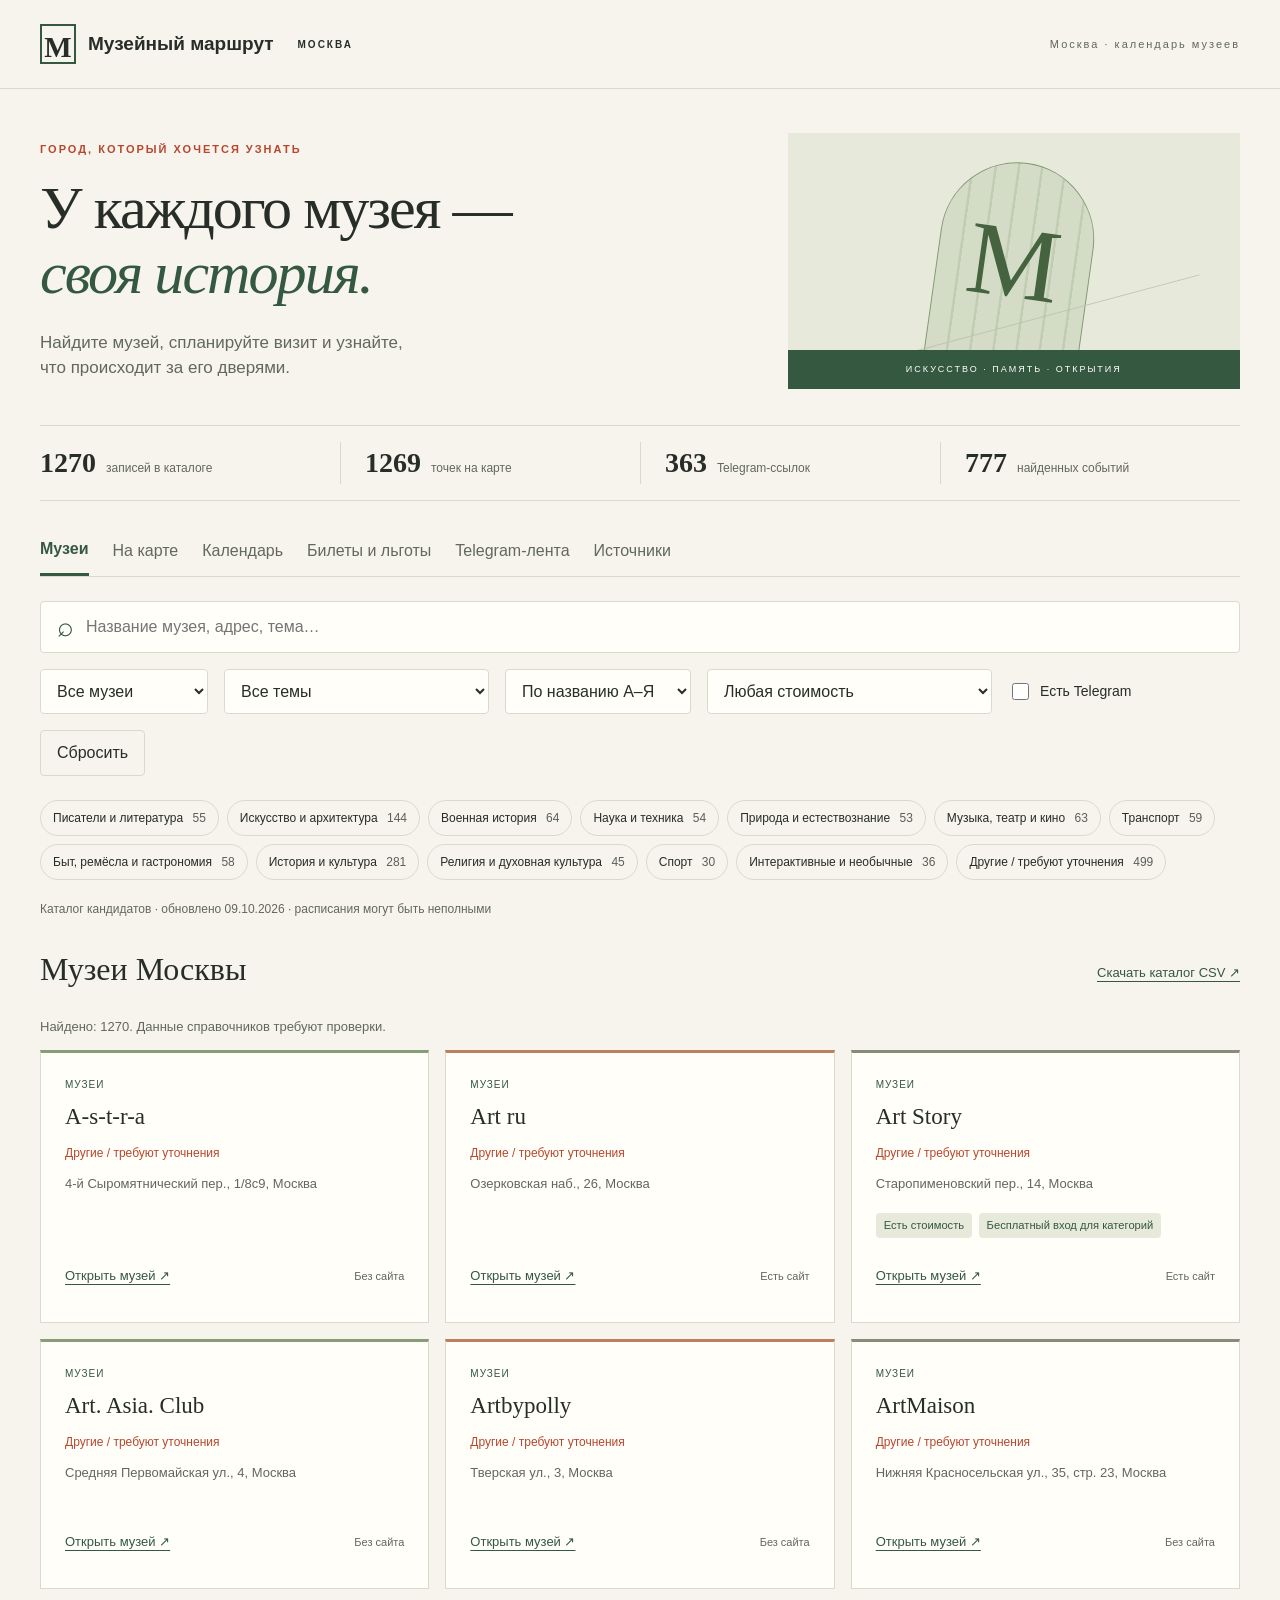
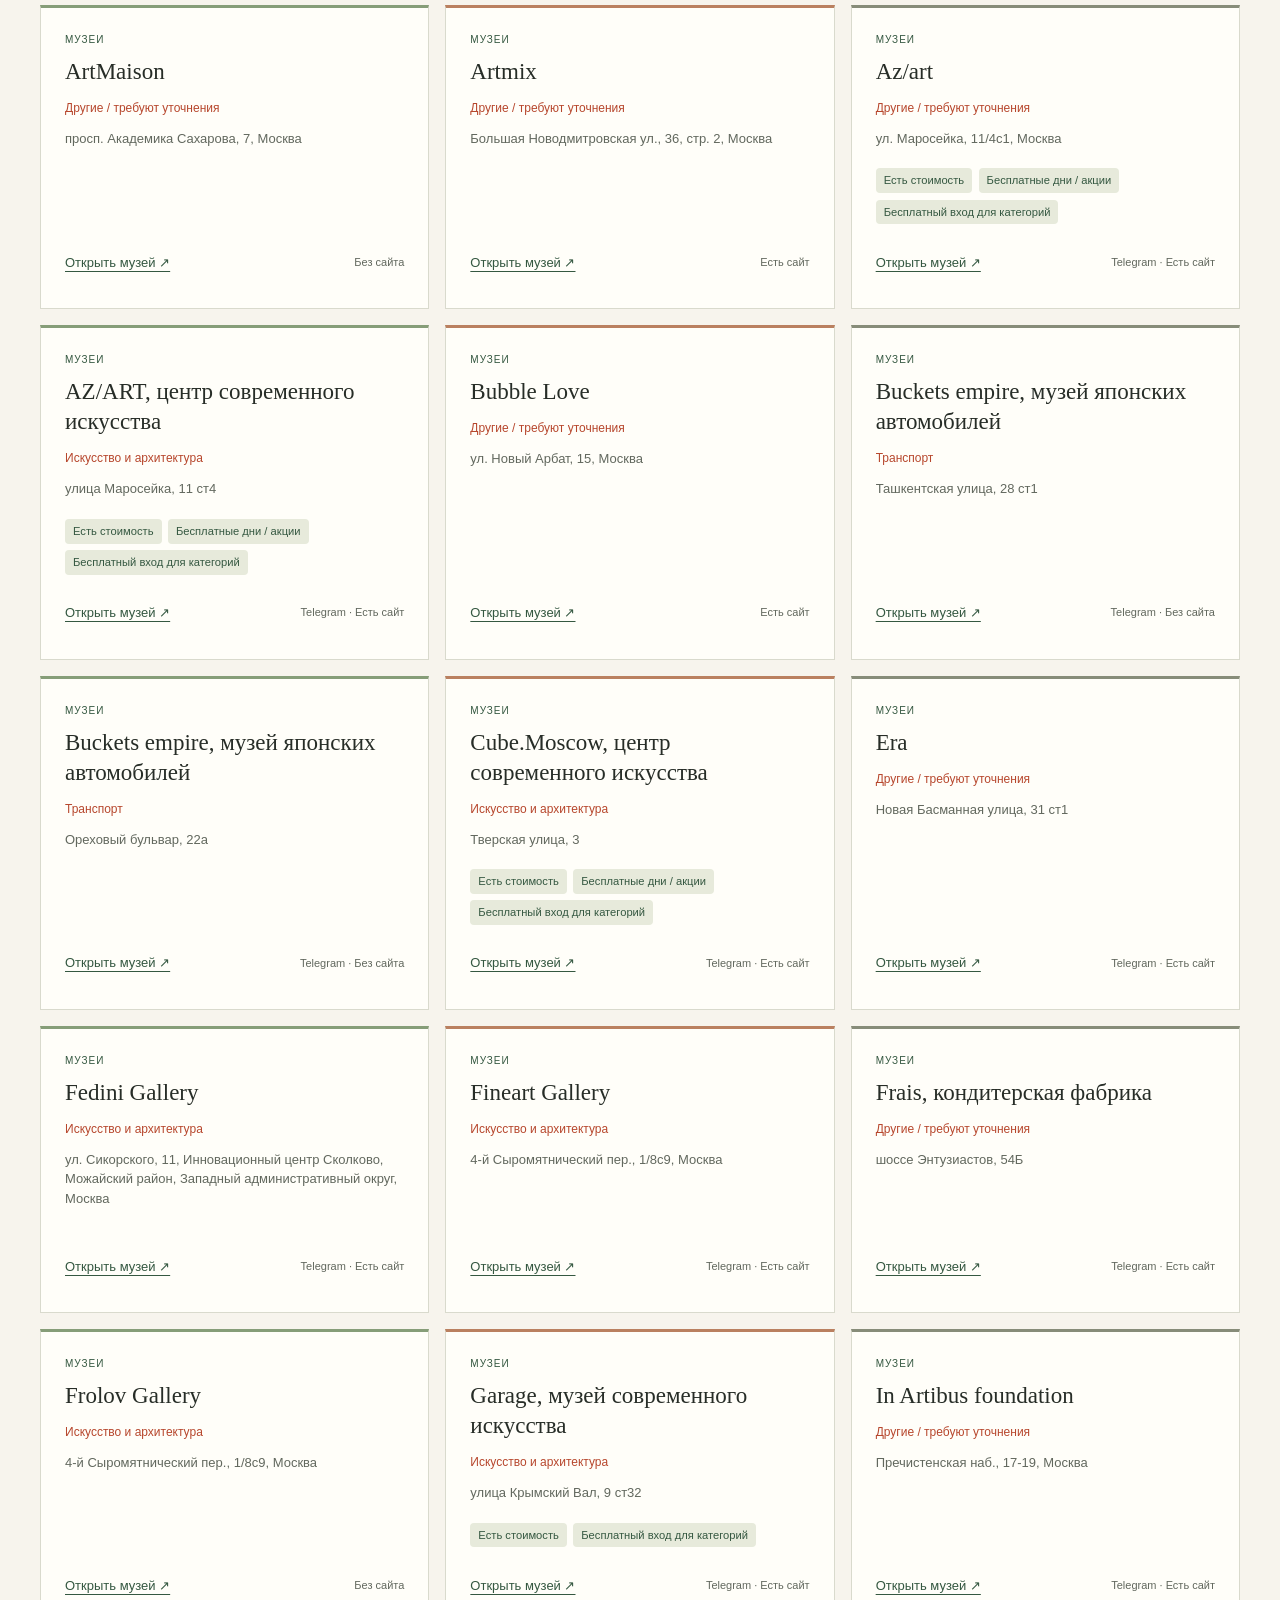
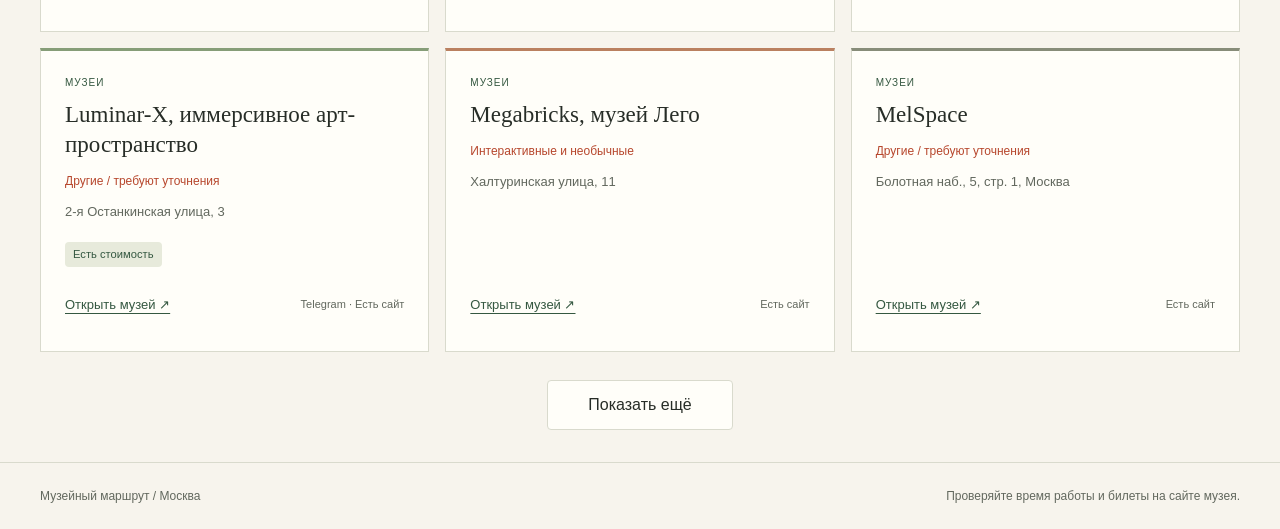
==== commit 33bc98d5: "Collect museum admission tariffs and free entry rules with source evidence" ====
--- a/index.html
+++ b/index.html
@@ -5,20 +5,40 @@
   <title>Музейный маршрут — Москва</title>
   <meta name="description" content="Музеи и музеи-квартиры Москвы: каталог, карта, афиши и новости публичных Telegram-каналов.">
   <link rel="icon" href="icon.svg" type="image/svg+xml"><link rel="stylesheet" href="vendor/leaflet.css"><link rel="stylesheet" href="style.css">
-  <script defer src="vendor/leaflet.js"></script><script defer src="app.js"></script>
+  <script defer src="vendor/leaflet.js"></script><script defer src="telegram-feed.js"></script><script defer src="admission-view.js"></script><script defer src="app.js"></script>
 </head>
 <body>
   <header><a class="brand" href="#catalog"><span class="brand-mark">М</span> Музейный маршрут <small>МОСКВА</small></a><span class="edition">Москва · календарь музеев</span></header>
   <main>
     <section class="hero"><div><p class="eyebrow">ГОРОД, КОТОРЫЙ ХОЧЕТСЯ УЗНАТЬ</p><h1>У каждого музея —<br><em>своя история.</em></h1><p class="intro">Найдите музей, спланируйте визит и узнайте,<br>что происходит за его дверями.</p></div><div class="hero-art" aria-hidden="true"><div class="arch"><span>М</span></div><p>ИСКУССТВО · ПАМЯТЬ · ОТКРЫТИЯ</p></div></section>
     <div id="stats" class="stats" aria-live="polite"></div>
-    <nav class="tabs" aria-label="Разделы"><button data-tab="catalog" class="active">Музеи</button><button data-tab="map">На карте</button><button data-tab="events">Календарь</button><button data-tab="telegram">Telegram-лента</button><button data-tab="sources">Источники</button></nav>
-    <section class="searchbar"><label class="search"><span aria-hidden="true">⌕</span><input id="search" type="search" placeholder="Название музея, адрес, тема…" aria-label="Поиск музеев и событий"></label><label><span class="sr-only">Тип музея</span><select id="category"><option value="">Все музеи</option><option>Музеи-квартиры</option><option>Музеи</option></select></label><label><span class="sr-only">Тематика музея</span><select id="theme"><option value="">Все темы</option></select></label><label><span class="sr-only">Сортировка</span><select id="sort"><option value="name">По названию А–Я</option><option value="name-desc">По названию Я–А</option><option value="theme">По тематике</option><option value="format">По формату музея</option></select></label><label class="check"><input type="checkbox" id="tg-only"> Есть Telegram</label><button id="reset" class="quiet">Сбросить</button></section>
+    <nav class="tabs" aria-label="Разделы"><button data-tab="catalog" class="active">Музеи</button><button data-tab="map">На карте</button><button data-tab="events">Календарь</button><button data-tab="admission">Билеты и льготы</button><button data-tab="telegram">Telegram-лента</button><button data-tab="sources">Источники</button></nav>
+    <section class="searchbar"><label class="search"><span aria-hidden="true">⌕</span><input id="search" type="search" placeholder="Название музея, адрес, тема…" aria-label="Поиск музеев и событий"></label><label><span class="sr-only">Тип музея</span><select id="category"><option value="">Все музеи</option><option>Музеи-квартиры</option><option>Музеи</option></select></label><label><span class="sr-only">Тематика музея</span><select id="theme"><option value="">Все темы</option></select></label><label><span class="sr-only">Сортировка</span><select id="sort"><option value="name">По названию А–Я</option><option value="name-desc">По названию Я–А</option><option value="theme">По тематике</option><option value="format">По формату музея</option></select></label><label><span class="sr-only">Стоимость и бесплатное посещение</span><select id="admission-filter"><option value="">Любая стоимость</option><option value="prices">Есть данные о ценах</option><option value="free-days">Бесплатные дни / акции</option><option value="benefits">Бесплатный вход для категорий</option></select></label><label class="check"><input type="checkbox" id="tg-only"> Есть Telegram</label><button id="reset" class="quiet">Сбросить</button></section>
     <div id="theme-chips" class="theme-chips" aria-label="Тематика музеев"></div><div id="status" class="status" role="status">Загружаю каталог…</div>
     <section id="catalog" class="panel"><div class="section-title"><h2>Музеи Москвы</h2><a href="data/museums.csv" download>Скачать каталог CSV ↗</a></div><p id="catalog-count" class="muted"></p><div id="museum-list" class="museum-grid"></div><button id="more" class="more">Показать ещё</button></section>
     <section id="map" class="panel" hidden><div class="section-title"><h2>Ваш следующий маршрут</h2><p id="map-count" class="muted"></p></div><div id="map-canvas" aria-label="Карта музеев Москвы"></div><p class="muted">Координаты из справочников. Нажмите на точку, чтобы открыть музей. Подложка карты требует интернета.</p></section>
     <section id="events" class="panel" hidden><div class="section-title"><h2>Когда пойдём?</h2><button id="export-ics" class="quiet">Экспорт .ics</button></div><div class="calendar-controls"><button id="prev" aria-label="Предыдущий период">←</button><button id="today">Сегодня</button><button id="next" aria-label="Следующий период">→</button><strong id="period-label"></strong><div class="segments"><button data-period="week" class="active">Неделя</button><button data-period="month">Месяц</button><button data-period="year">Год</button></div><label><span class="sr-only">Тип события</span><select id="event-kind"><option value="">Все события</option><option>Лекция</option><option>Экскурсия</option><option>Событие</option></select></label></div><div class="calendar-filters"><label>Музей / источник <select id="calendar-source"><option value="">Все источники</option></select></label><label>Показывать <select id="calendar-mode"><option value="all">Все программы</option><option value="sessions">Сеансы и дни событий</option><option value="periods">Выставки и длительные программы</option></select></label></div><p id="calendar-coverage" class="muted"></p><p class="muted">Даты собираются из календарей, карточек и API сайтов. Отмены и площадку уточняйте по ссылке источника. Отсутствие событий не означает отсутствие программы.</p><div id="calendar"></div><div id="event-list"></div><h3 class="agenda-title">Больше программ — в афишах музеев</h3><div id="agenda-list" class="link-grid"></div></section>
-    <section id="telegram" class="panel" hidden><div class="section-title"><h2>Музеи говорят</h2><label><span class="sr-only">Telegram-канал</span><select id="channel"><option value="">Все каналы</option></select></label></div><p class="muted">До пяти последних доступных публикаций каждого публичного канала на момент сбора. Публикации показываются из сохранённой копии.</p><div id="post-list" class="post-grid"></div><button id="more-posts" class="more">Ещё публикации</button><div id="channel-errors" class="muted"></div></section>
+    <section id="admission" class="panel" hidden><div class="section-title"><h2>Билеты и бесплатное посещение</h2><a href="data/admission.csv" download>Скачать тарифы и льготы CSV ↗</a></div><p class="muted">Цены, категории посетителей и условия бесплатного входа с сайтов музеев. Разовый бесплатный день не означает бесплатное посещение в остальные дни; для некоторых льгот нужны документы и регистрация. Не все тарифы включают экскурсии и временные выставки.</p><label class="visitor-filter">Категория посетителя <select id="visitor-category"><option value="">Все опубликованные категории</option><option value="adult">Взрослые / полный билет</option><option value="children">Дети и школьники</option><option value="students">Студенты</option><option value="pensioners">Пенсионеры</option><option value="families">Многодетные семьи</option><option value="disabled">Посетители с инвалидностью</option><option value="veterans">Ветераны и военнослужащие</option></select></label><p id="admission-count" class="muted" role="status"></p><div id="admission-list"></div><button id="more-admission" class="more">Ещё музеи</button></section>
+    <section id="telegram" class="panel" hidden>
+      <div class="section-title"><div><p class="eyebrow">НОВОСТИ МУЗЕЕВ В ОДНОМ МЕСТЕ</p><h2>Музеи говорят</h2></div><span class="feed-edition" id="feed-updated"></span></div>
+      <p class="muted">До пяти последних доступных постов каждого публичного канала на момент сбора. Полная публикация и медиа — по ссылке в Telegram.</p>
+      <div class="feed-toolbar">
+        <label class="search"><span aria-hidden="true">⌕</span><input id="post-search" type="search" placeholder="Найти в публикациях…" aria-label="Поиск по тексту публикаций"></label>
+        <label><span class="sr-only">Дата публикации</span><select id="post-period"><option value="all">За всё время</option><option value="week">Последние 7 дней</option><option value="month">Последние 30 дней</option></select></label>
+        <label><span class="sr-only">Порядок публикаций</span><select id="post-sort"><option value="new">Сначала новые</option><option value="old">Сначала старые</option></select></label>
+        <button id="saved-posts" aria-pressed="false">Сохранённые <span id="saved-count">0</span></button>
+        <button id="reset-feed" class="quiet">Сбросить ленту</button>
+      </div>
+      <div class="feed-layout">
+        <aside class="feed-sidebar" aria-label="Каналы музеев">
+          <h3>Каналы</h3><label class="search"><input id="channel-search" type="search" placeholder="Название или @канал…" aria-label="Найти канал"></label>
+          <label class="sr-only" for="channel">Выбранный Telegram-канал</label><select id="channel"><option value="">Все каналы</option></select>
+          <div id="feed-channels" class="feed-channels"></div>
+          <details class="feed-unavailable"><summary id="channel-errors-summary">Недоступные каналы</summary><div id="channel-errors" class="muted"></div></details>
+        </aside>
+        <div class="feed-main"><div class="feed-summary"><p id="feed-count" role="status" aria-live="polite"></p><button id="feed-top" class="quiet">К началу ленты ↑</button></div><div id="post-list" class="post-feed"></div><button id="more-posts" class="more">Ещё публикации</button></div>
+      </div>
+    </section>
     <section id="sources" class="panel" hidden><h2>Откуда берутся данные</h2><div id="source-report"></div><p>Классификация по тематике предварительно определяется по названию музея; у одного музея может быть несколько тем. Неоднозначные записи отмечены отдельно. Это каталог кандидатов из локальных выгрузок 2ГИС и Яндекс.Карт. Дата исходных выгрузок неизвестна; в них возможны закрытые музеи, школьные музеи и дубли. Филиалы сохраняются отдельно, даже если у них один сайт.</p><p>Контакты и ссылки на афиши собираются с главной и до трёх связанных страниц. Расписание собирается индивидуальными адаптерами и общим поиском дат. Покрытие каждого сайта показано ниже. События общего музейного сайта могут относиться к нескольким филиалам — точное место смотрите в источнике.</p><p>Telegram-ссылка из справочника не подтверждает, что это официальный канал. Публичная страница должна отдавать публикации; закрытые каналы, чаты и боты могут быть недоступны.</p><h3>Мониторинг афиш</h3><p class="muted">«Нужен адаптер» означает, что общий сборщик не смог разобрать расписание; это не означает отсутствие событий. Исчезновение карточки не считается подтверждённой отменой.</p><p><a href="data/event-sources.csv" download>Скачать отчёт по сайтам CSV ↗</a></p><div id="event-source-table" class="source-table"></div><a href="data/catalog.json" download>Скачать полный JSON ↗</a></section>
   </main>
   <footer><span>Музейный маршрут / Москва</span><span>Проверяйте время работы и билеты на сайте музея.</span></footer>
--- a/style.css
+++ b/style.css
@@ -1,3 +1,13 @@
 :root{--paper:#f7f4ed;--ink:#272d27;--muted:#62685e;--line:#d9dacd;--green:#355841;--accent:#b7472d;--white:#fffef9}*{box-sizing:border-box}body{margin:0;background:var(--paper);color:var(--ink);font-family:'Segoe UI',sans-serif;font-size:16px;line-height:1.5}button,input,select{font:inherit}button,a,input,select{touch-action:manipulation}button{cursor:pointer}a{color:var(--green);text-underline-offset:4px}button{border:1px solid var(--line);background:var(--white);color:var(--ink);padding:10px 16px;min-height:44px;border-radius:4px}button:hover{background:#e8ecdf}button:focus-visible,a:focus-visible,input:focus-visible,select:focus-visible{outline:3px solid var(--accent);outline-offset:3px}header{max-width:1360px;margin:auto;padding:24px 40px;display:flex;align-items:center;justify-content:space-between;border-bottom:1px solid var(--line)}.brand{display:flex;align-items:center;gap:12px;text-decoration:none;font-weight:600;font-size:19px;color:var(--ink)}.brand-mark{display:grid;place-items:center;width:36px;height:40px;border:2px solid var(--green);font-family:Georgia,serif;font-size:29px}.brand small{font-size:10px;letter-spacing:2px;margin-left:12px}.edition,.eyebrow{font-size:11px;letter-spacing:2px;color:var(--muted)}main{max-width:1280px;margin:auto;padding:0 40px}.hero{display:grid;grid-template-columns:1.6fr 1fr;align-items:center;padding:44px 0 36px;gap:24px}.eyebrow{color:var(--accent);font-weight:700;margin:0 0 18px}h1,h2,h3{font-family:Georgia,'Times New Roman',serif;font-weight:400}h1{font-size:clamp(36px,4.7vw,66px);line-height:1.08;letter-spacing:-2px;margin:0 0 24px}h1 em{color:var(--green);font-weight:400}.intro{color:var(--muted);font-size:17px;margin:0}.hero-art{height:256px;display:flex;flex-direction:column;align-items:center;justify-content:end;background:#e7eadb;position:relative;overflow:hidden}.hero-art:after{content:'';position:absolute;height:1px;width:85%;background:#bcc6ad;bottom:64px;transform:rotate(-15deg)}.arch{width:154px;height:200px;border-radius:80px 80px 0 0;border:1px solid #839873;background:repeating-linear-gradient(90deg,#d4dcc8 0px,#d4dcc8 20px,#c0cdb2 21px,#c0cdb2 23px);display:grid;place-items:center;margin-bottom:-12px;transform:rotate(8deg)}.arch span{font-family:Georgia,serif;font-size:104px;color:#44633e}.hero-art p{font-size:9px;letter-spacing:2px;z-index:1;background:var(--green);color:#fff;width:100%;text-align:center;padding:13px;margin:0}.stats{display:grid;grid-template-columns:repeat(4,1fr);border-top:1px solid var(--line);border-bottom:1px solid var(--line);padding:16px 0;margin-bottom:24px}.stat{padding:0 24px;border-left:1px solid var(--line)}.stat:first-child{border:0;padding-left:0}.stat strong{font-family:Georgia,serif;font-size:28px;margin-right:10px}.stat span{font-size:12px;color:var(--muted)}.tabs{display:flex;gap:24px;border-bottom:1px solid var(--line);overflow-x:auto}.tabs button{background:none;border:0;border-radius:0;padding:12px 0;white-space:nowrap;color:var(--muted)}.tabs button.active{border-bottom:3px solid var(--green);color:var(--green);font-weight:600}.searchbar{display:flex;align-items:center;gap:16px;padding:24px 0 12px}.search{display:flex;align-items:center;gap:12px;background:var(--white);border:1px solid var(--line);border-radius:4px;padding:0 16px;flex:1}.search span{font-size:28px;color:var(--green)}input[type=search]{border:0;outline:none;background:none;width:100%;min-width:150px;padding:13px 0;color:var(--ink)}select{padding:12px;background:var(--white);border:1px solid var(--line);border-radius:4px;max-width:320px;color:var(--ink)}.check{white-space:nowrap;font-size:14px;display:flex;align-items:center;gap:8px;min-height:44px}.check input{accent-color:var(--green);width:17px;height:17px}.quiet{background:transparent}.status{font-size:12px;color:var(--muted);margin:4px 0 24px}.panel{padding-bottom:32px}.section-title{display:flex;align-items:center;justify-content:space-between;gap:16px}.section-title a{font-size:13px}h2{font-size:32px;line-height:1.2;margin:8px 0 16px}h3{font-size:23px;margin:10px 0 12px}.muted{color:var(--muted);font-size:13px}.museum-grid{display:grid;grid-template-columns:repeat(3,minmax(0,1fr));gap:16px}.museum-card{padding:24px;background:var(--white);border:1px solid var(--line);border-top:3px solid #869d78;display:flex;flex-direction:column;min-height:250px}.museum-card:nth-child(3n+2){border-top-color:#ba8060}.museum-card:nth-child(3n){border-top-color:#878c79}.tag{font-size:10px;letter-spacing:1px;text-transform:uppercase;color:var(--green)}.museum-card h3{line-height:1.3}.museum-card p{font-size:13px;color:var(--muted);margin:0 0 20px;flex:1}.card-footer{display:flex;align-items:center;justify-content:space-between;gap:8px}.card-footer button{padding:0;background:none;border:0;color:var(--green);font-size:13px;text-decoration:underline;text-underline-offset:4px}.card-footer span{font-size:11px;color:var(--muted)}.more{display:block;margin:28px auto 0;padding:12px 40px}.empty{padding:32px;border:1px dashed var(--line);grid-column:1/-1;color:var(--muted)}#map-canvas{height:600px;border:1px solid var(--line);background:#e7eadb;z-index:0}.calendar-controls{display:flex;align-items:center;gap:8px;flex-wrap:wrap;margin:8px 0 20px}.calendar-controls strong{margin:0 auto 0 12px;font-weight:500}.segments{display:flex;gap:0}.segments button{border-radius:0}.segments .active{background:var(--green);color:white}.month-grid{display:grid;grid-template-columns:repeat(7,minmax(0,1fr));border-left:1px solid var(--line);border-top:1px solid var(--line)}.day{min-height:90px;padding:10px;border-right:1px solid var(--line);border-bottom:1px solid var(--line);background:var(--white);text-align:left}.day.disabled{background:var(--paper);color:#999}.day b{font-size:13px}.day.today b{background:var(--green);color:white;padding:4px 7px;border-radius:50%}.day.selected{outline:2px solid var(--accent);outline-offset:-2px}.day small{display:block;color:var(--green);margin-top:12px}.weekday{padding:8px;text-align:center;background:#e7eadb;font-size:12px;border-right:1px solid var(--line);border-bottom:1px solid var(--line)}.year-grid{display:grid;grid-template-columns:repeat(4,1fr);gap:12px}.year-grid button{padding:24px;text-align:left}.year-grid strong{display:block;font-family:Georgia,serif;font-size:22px}.year-grid span{display:block;margin-top:8px;color:var(--muted)}.event-row{display:grid;grid-template-columns:110px 1fr 180px;gap:20px;border-bottom:1px solid var(--line);padding:24px 0}.event-row h3{margin:0 0 8px}.event-row time{color:var(--accent);font-size:14px}.event-row p{margin:4px 0;font-size:13px;color:var(--muted)}.event-row a{align-self:center;font-size:13px}.agenda-title{margin-top:40px}.link-grid{display:grid;grid-template-columns:repeat(3,1fr);gap:12px}.agenda-link{border-top:1px solid var(--line);padding:16px 0;display:block;font-size:14px}.post-grid{display:grid;grid-template-columns:repeat(3,minmax(0,1fr));gap:16px}.post{padding:24px;border:1px solid var(--line);background:var(--white)}.post .text{white-space:pre-wrap;font-size:14px;overflow-wrap:anywhere;max-height:320px;overflow:auto;margin:16px 0}.post time{display:block;color:var(--muted);font-size:12px;margin-top:8px}.post a{font-size:13px}.post h3{font-size:19px;overflow-wrap:anywhere}.source-metrics{display:grid;grid-template-columns:repeat(3,1fr);gap:16px;margin:24px 0}.source-metrics div{padding:24px;background:#e7eadb}.source-metrics strong{display:block;font-size:24px;font-family:Georgia,serif}.source-metrics span{font-size:13px}.panel#sources>p{max-width:800px;color:var(--muted)}footer{padding:24px 40px;display:flex;justify-content:space-between;max-width:1360px;margin:auto;border-top:1px solid var(--line);font-size:12px;color:var(--muted)}dialog{border:1px solid var(--line);background:var(--paper);color:var(--ink);width:min(660px,95vw);max-height:85vh;padding:32px;overflow:auto}dialog::backdrop{background:#18281dcc}.close{float:right;background:none;border:0;font-size:26px}.detail-links{display:flex;flex-wrap:wrap;gap:12px;margin:16px 0}.detail-contacts{overflow-wrap:anywhere;font-size:14px}.detail-contacts p{margin:8px 0}.sr-only{position:absolute;width:1px;height:1px;overflow:hidden;clip:rect(0,0,0,0)}[hidden]{display:none!important}@media(max-width:900px){main,header{padding-left:24px;padding-right:24px}.museum-grid,.post-grid{grid-template-columns:repeat(2,minmax(0,1fr))}.stats{grid-template-columns:repeat(2,1fr);gap:16px}.stat:nth-child(3){border:0;padding-left:0}.searchbar{flex-wrap:wrap}.search{flex-basis:100%}.year-grid{grid-template-columns:repeat(3,1fr)}.edition{display:none}.brand small{display:none}.hero-art{height:220px}.link-grid{grid-template-columns:repeat(2,1fr)}}@media(max-width:580px){main,header{padding-left:16px;padding-right:16px}.hero{grid-template-columns:1fr;padding:32px 0}.hero-art{display:none}h1{font-size:43px}.museum-grid,.post-grid,.link-grid{grid-template-columns:1fr}.stat{padding:0 12px}.stat strong{font-size:24px}.tabs{gap:20px}h2{font-size:27px}.section-title{align-items:flex-start;flex-wrap:wrap}.calendar-controls strong{order:-1;width:100%;margin:0 0 8px}.day{min-height:64px;padding:6px}.day small{font-size:10px}.event-row{grid-template-columns:1fr;gap:8px}.year-grid{grid-template-columns:repeat(2,1fr)}.source-metrics{grid-template-columns:1fr}#map-canvas{height:460px}footer{padding:24px 16px;display:block}footer span{display:block;margin:8px 0}.brand{font-size:17px}}
 :root .searchbar{flex-wrap:wrap}.searchbar .search{flex-basis:100%}.theme-chips{display:flex;gap:8px;flex-wrap:wrap;margin:12px 0 20px}.theme-chips button{background:transparent;font-size:12px;padding:6px 12px;border-radius:24px;min-height:36px}.theme-chips button.active{background:var(--green);color:white;border-color:var(--green)}.theme-chips span{opacity:.75;margin-left:6px}.theme-label{display:block;font-size:12px;color:var(--accent);margin:0 0 12px}.theme-chips button:hover{background:#e7eadb}.theme-chips button.active:hover{background:var(--green)}
 .calendar-filters{display:flex;flex-wrap:wrap;gap:16px;margin:20px 0}.calendar-filters label{font-size:13px;color:var(--muted)}.calendar-filters select{display:block;margin-top:8px;max-width:100%;width:340px}.source-table{overflow:auto;margin:24px 0;max-height:650px}.source-table table{border-collapse:collapse;width:100%;font-size:13px}.source-table th{text-align:left;position:sticky;top:0;background:var(--paper)}.source-table th,.source-table td{padding:12px;border-bottom:1px solid var(--line);vertical-align:top}.source-table td:first-child{min-width:240px}.source-table small{display:block;color:var(--muted);margin-top:4px}
+
+/* Telegram: a reading column with channel navigation. */
+/* Admission facts retain category and venue context. */
+.visitor-filter{display:block;font-size:.85rem;color:var(--muted);margin:1.5rem 0}.visitor-filter select{display:block;margin-top:.5rem;max-width:100%}
+.admission-documents{margin-top:1.5rem;font-size:.8rem;overflow-wrap:anywhere}.admission-documents summary{cursor:pointer;min-height:2.75rem;padding:.5rem 0}
+.admission-badges{display:flex;flex-wrap:wrap;gap:.4rem;margin:0 0 1rem}.admission-badges span{font-size:.7rem;color:var(--green);background:#e7eadb;padding:.25rem .5rem;border-radius:4px}.admission-card{border:1px solid var(--line);background:var(--white);margin:1rem 0}.admission-card>summary{cursor:pointer;display:flex;align-items:center;justify-content:space-between;gap:1rem;padding:1.25rem 1.5rem;list-style:none}.admission-card>summary:before{content:'+';color:var(--green);font-size:1.5rem}.admission-card[open]>summary:before{content:'−'}.admission-card>summary>span:first-of-type{flex:1}.admission-card>summary strong{font-family:Georgia,serif;font-size:1.2rem;font-weight:400}.admission-card>summary small{display:block;color:var(--muted);margin-top:.3rem}.admission-card>summary>span:last-child{font-size:.8rem;color:var(--muted)}.admission-card-body{padding:0 1.5rem 1.5rem}.admission-meta{font-size:.75rem;color:var(--muted)}.admission-subtitle{font-family:Georgia,serif;font-size:1.2rem;font-weight:400;margin:1.5rem 0 .75rem}.tariff-scroll{overflow:auto}.tariff-table{border-collapse:collapse;width:100%;font-size:.85rem}.tariff-table th{text-align:left;background:#e7eadb;font-weight:500}.tariff-table th,.tariff-table td{padding:.75rem;border:1px solid var(--line);vertical-align:top}.tariff-table th:first-child{min-width:12rem}.tariff-table th:last-child{min-width:11rem}.tariff-table strong{font-weight:500}.tariff-table small{display:block;color:var(--muted);margin-top:.5rem}.tariff-table p{margin:0 0 .5rem}.tariff-price{color:var(--green);min-width:7rem;max-width:15rem;font-weight:600}.free-rule{padding:1rem 0;border-bottom:1px solid var(--line)}.free-rule h4{font-size:1rem;font-weight:600;margin:.5rem 0}.free-rule p{font-size:.85rem;margin:.5rem 0;overflow-wrap:anywhere}.free-rule a{font-size:.8rem}.admission-detail{border-top:1px solid var(--line);margin:1.5rem 0;padding-top:1rem}.admission-detail>details>summary{cursor:pointer;padding:.75rem 0;font-size:.85rem}.admission-card summary:focus-visible,.admission-detail summary:focus-visible{outline:3px solid var(--accent);outline-offset:3px}
+@media(max-width:580px){.admission-card>summary{padding:1rem;flex-wrap:wrap;gap:.5rem}.admission-card>summary>span:last-child{flex-basis:100%;margin-left:1.5rem}.admission-card-body{padding:0 1rem 1rem}.admission-card>summary strong{font-size:1.1rem}.tariff-table{font-size:.8rem}}
+.feed-edition{font-size:.8rem;color:var(--muted);white-space:nowrap}.feed-toolbar{display:flex;flex-wrap:wrap;gap:.75rem;align-items:center;padding:1rem 0 1.5rem;border-bottom:1px solid var(--line)}.feed-toolbar .search{min-width:16rem}.feed-toolbar input[type=search]{min-width:0}.feed-toolbar select{max-width:100%}.feed-toolbar button[aria-pressed=true]{background:var(--green);color:var(--white)}#saved-count{padding-left:.4rem;font-size:.8rem}.feed-layout{display:grid;grid-template-columns:17rem minmax(0,1fr);gap:2rem;align-items:start;padding-top:1.5rem}.feed-sidebar{position:sticky;top:1rem;min-width:0}.feed-sidebar h3{font-size:1.5rem;margin:0 0 1rem}.feed-sidebar .search{padding:0 .75rem}.feed-sidebar input[type=search]{min-width:0;font-size:.85rem}.feed-sidebar>select{width:100%;max-width:100%;margin:.75rem 0}.feed-channels{max-height:30rem;overflow:auto;scrollbar-width:thin}.feed-channel{display:flex;align-items:center;justify-content:space-between;gap:.75rem;width:100%;text-align:left;border:0;border-bottom:1px solid var(--line);background:transparent;padding:.75rem;min-height:3.5rem;font-size:.85rem}.feed-channel span{min-width:0;overflow-wrap:anywhere}.feed-channel small{display:block;font-size:.75rem;color:var(--muted);margin-top:.25rem}.feed-channel b{font-size:.75rem;font-weight:500;background:#e7eadb;padding:.25rem .5rem;border-radius:1rem}.feed-channel.active{background:#e7eadb;box-shadow:inset 3px 0 var(--green)}.feed-channel.active b{background:var(--green);color:white}.feed-unavailable{border-top:1px solid var(--line);margin-top:1rem;padding-top:1rem;font-size:.8rem;color:var(--muted)}.feed-unavailable summary{cursor:pointer;min-height:2.75rem;display:list-item}.feed-unavailable #channel-errors{max-height:12rem;overflow:auto}.feed-unavailable a{display:block;padding:.4rem 0}.feed-main{min-width:0;max-width:48rem}.feed-summary{display:flex;justify-content:space-between;align-items:center;gap:1rem;margin-bottom:1rem}.feed-summary p{color:var(--muted);font-size:.8rem;margin:0}.feed-summary button{font-size:.8rem;white-space:nowrap}.post-feed{display:block}.feed-day{display:flex;align-items:center;gap:1rem;color:var(--muted);font-family:'Segoe UI',sans-serif;font-size:.8rem;font-weight:500;margin:1.5rem 0 1rem}.feed-day:after{content:'';height:1px;flex:1;background:var(--line)}.feed-day:first-child{margin-top:0}.post-feed .post{padding:1.5rem 2rem;border-radius:4px;margin-bottom:1rem;background:var(--white);border:1px solid var(--line)}.post-feed .post-header{display:flex;align-items:start;gap:.75rem;border:0;padding:0;margin:0;max-width:none}.channel-avatar{flex:0 0 2.75rem;display:grid;place-items:center;height:2.75rem;border-radius:50%;background:#e7eadb;color:var(--green);font-family:Georgia,serif;font-size:1.4rem}.post-author{flex:1;min-width:0}.post-feed .post-author h3{font-family:'Segoe UI',sans-serif;font-size:.95rem;font-weight:600;line-height:1.4;margin:0 0 .25rem;overflow-wrap:anywhere}.post-feed .post-author h3 a{font-size:inherit;text-decoration:none;color:var(--ink)}.post-feed .post-author h3 a:hover{text-decoration:underline}.post-author>span{font-size:.8rem;color:var(--muted);overflow-wrap:anywhere}.post-feed .post-header time{flex:none;margin:0;font-size:.8rem;text-align:right}.post-header time small{display:block;font-size:.65rem;line-height:1.2;margin-top:.25rem}.post-text{position:relative;white-space:pre-wrap;overflow-wrap:anywhere;font-size:1rem;line-height:1.75;margin:1.5rem 0 1rem}.post-text.is-collapsed{max-height:20rem;overflow:hidden}.post-text.is-collapsed:after{content:'';position:absolute;bottom:0;left:0;right:0;height:3rem;background:linear-gradient(transparent,var(--white));pointer-events:none}.post-expand{font-size:.85rem;border:0;padding:.5rem 0;color:var(--green);margin-bottom:.5rem}.post-footer{display:flex;align-items:center;justify-content:space-between;gap:1rem;border-top:1px solid var(--line);padding-top:.75rem}.post-feed .post-footer a{font-size:.85rem;min-height:2.75rem;display:flex;align-items:center}.post-footer button{font-size:.8rem;white-space:nowrap}.post-footer button[aria-pressed=true]{background:#e7eadb;border-color:var(--green);color:var(--green)}
+@media(max-width:1000px){.feed-layout{grid-template-columns:14rem minmax(0,1fr);gap:1rem}.post-feed .post{padding:1.5rem}.feed-toolbar .search{flex-basis:100%}}
+@media(max-width:700px){.feed-layout{grid-template-columns:1fr}.feed-sidebar{position:static}.feed-channels{max-height:11rem}.feed-sidebar h3{margin-bottom:.75rem}.feed-sidebar>select{margin:.75rem 0}.feed-toolbar{gap:.5rem}.feed-toolbar select{font-size:.85rem;width:100%}.feed-toolbar label:not(.search){flex:1;min-width:8rem}.feed-toolbar .search{min-width:0}.feed-toolbar button{flex:1;font-size:.85rem}.feed-summary{align-items:start;gap:.5rem}.feed-summary button{padding:.5rem;font-size:.75rem}.post-feed .post{padding:1rem}.post-text{font-size:.95rem;line-height:1.7}.feed-edition{white-space:normal}.post-footer{gap:.5rem}.post-feed .post-footer a{font-size:.8rem}.post-footer button{padding:.5rem .75rem}.channel-avatar{flex-basis:2.25rem;height:2.25rem;font-size:1.2rem}}
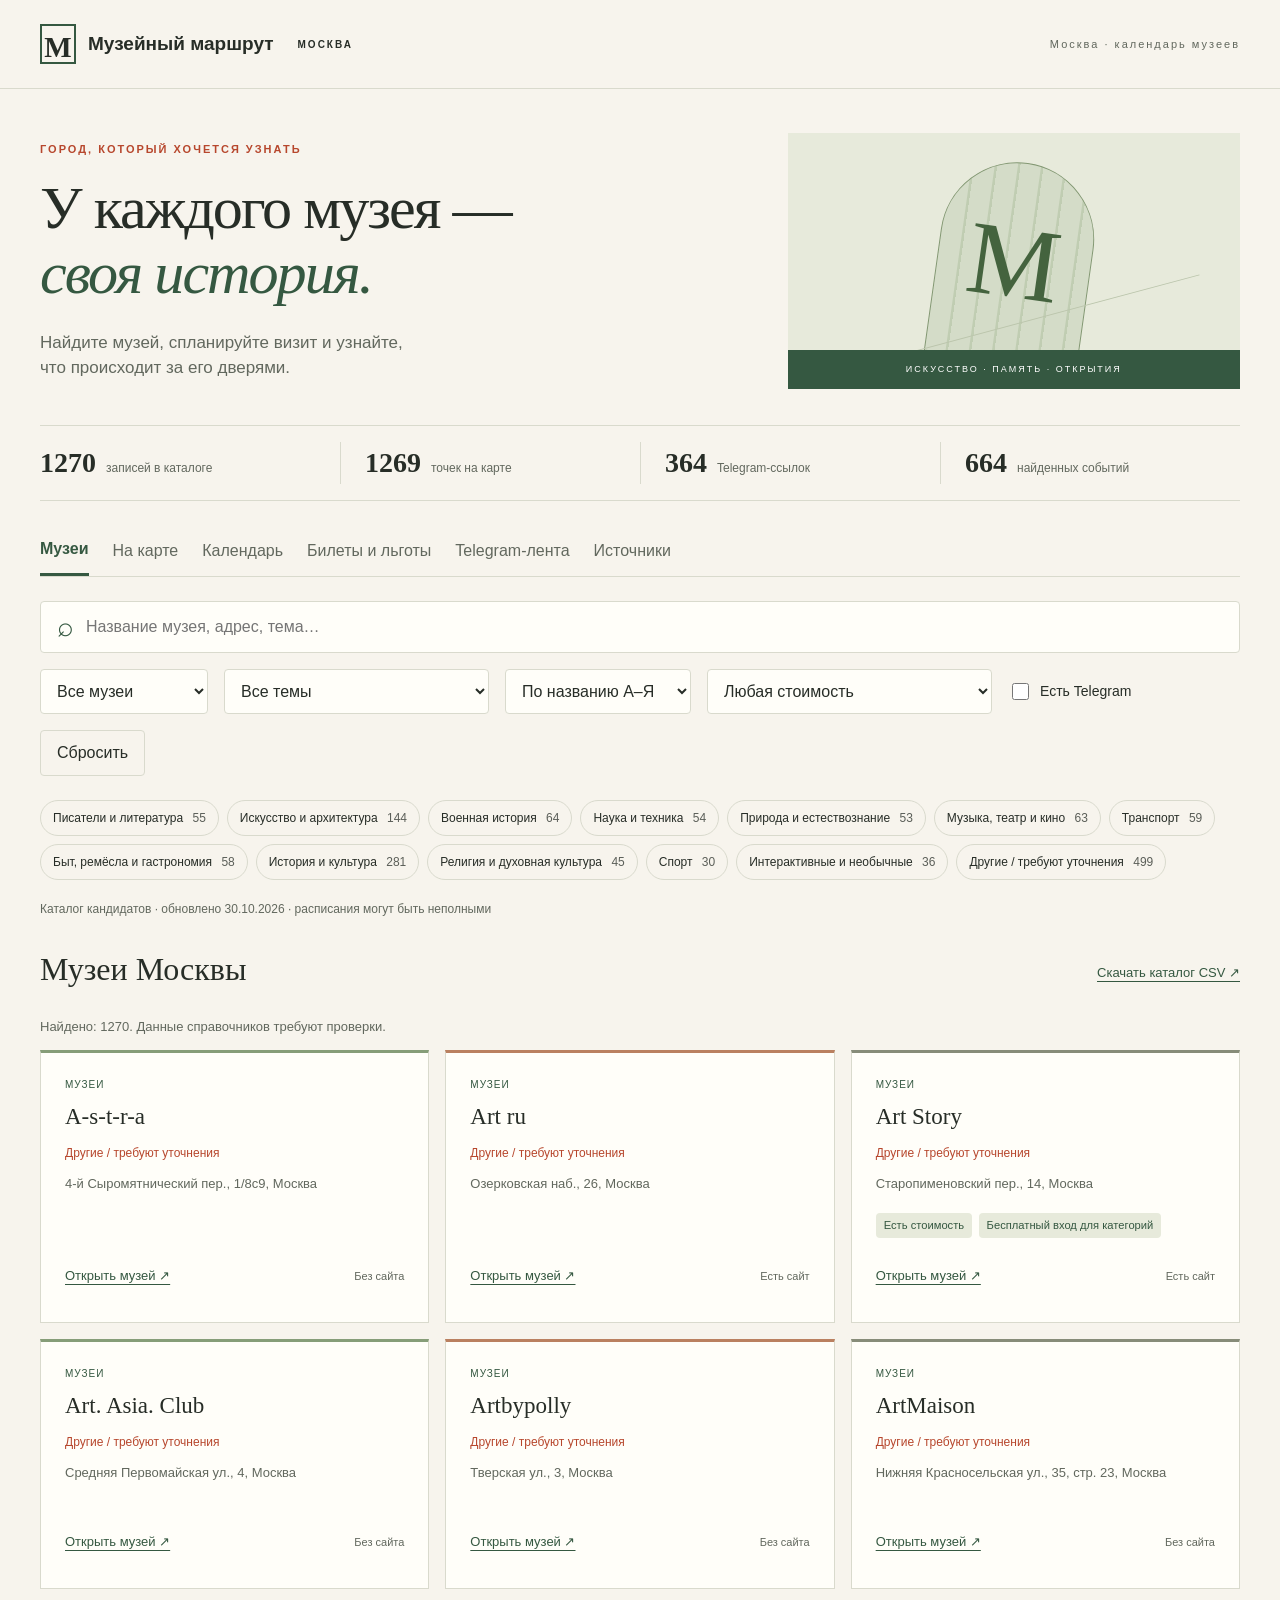
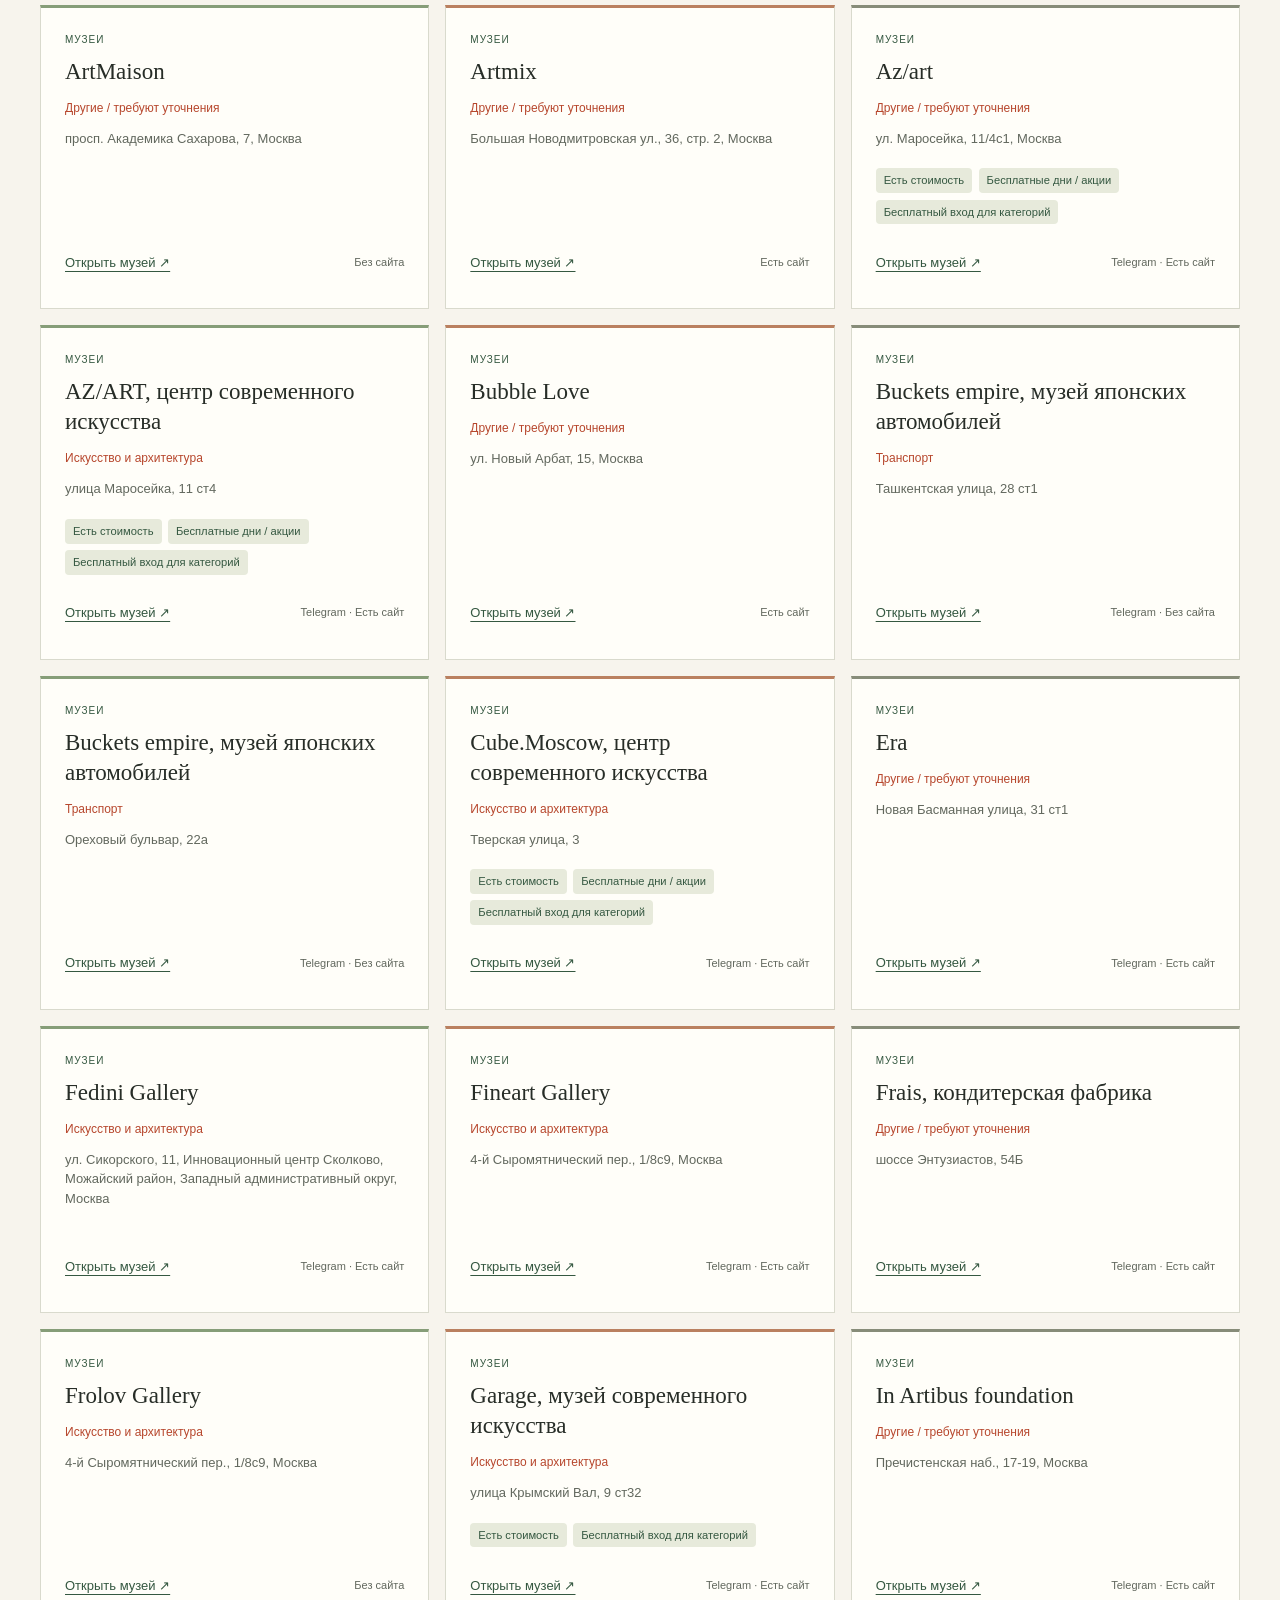
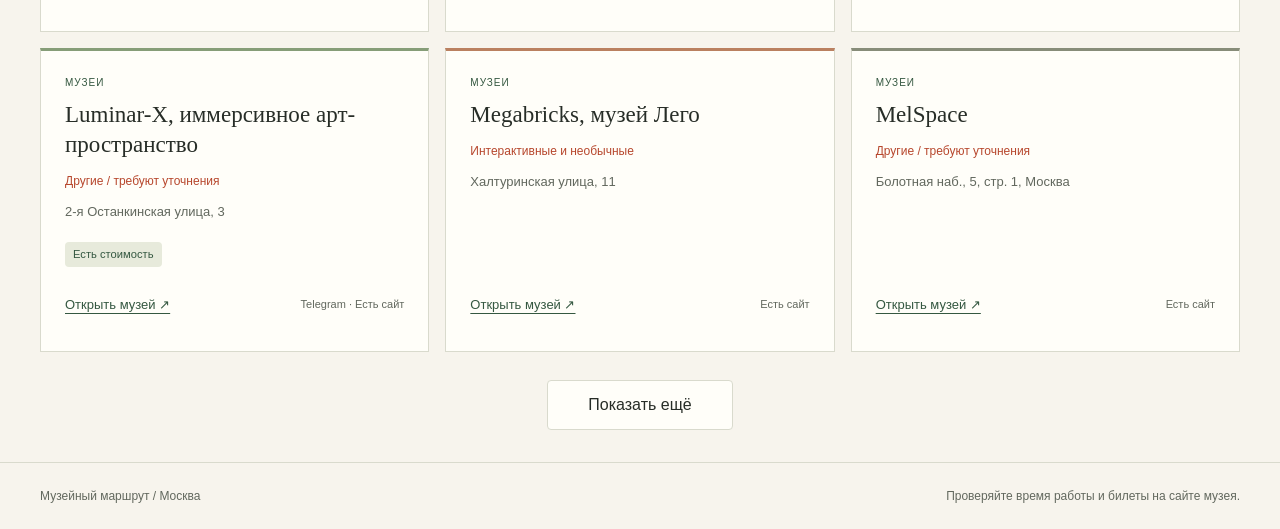
==== commit 09bd54a4: "Refresh museum data and schedule updates with internal Luna only" ====
--- a/index.html
+++ b/index.html
@@ -4,8 +4,8 @@
   <meta charset="utf-8"><meta name="viewport" content="width=device-width,initial-scale=1">
   <title>Музейный маршрут — Москва</title>
   <meta name="description" content="Музеи и музеи-квартиры Москвы: каталог, карта, афиши и новости публичных Telegram-каналов.">
-  <link rel="icon" href="icon.svg" type="image/svg+xml"><link rel="stylesheet" href="vendor/leaflet.css"><link rel="stylesheet" href="style.css">
-  <script defer src="vendor/leaflet.js"></script><script defer src="telegram-feed.js"></script><script defer src="admission-view.js"></script><script defer src="app.js"></script>
+  <link rel="icon" href="icon.svg" type="image/svg+xml"><link rel="stylesheet" href="vendor/leaflet.css"><link rel="stylesheet" href="style.css?v=20261030">
+  <script defer src="vendor/leaflet.js"></script><script defer src="telegram-feed.js?v=20261030"></script><script defer src="admission-view.js?v=20261030"></script><script defer src="update-status.js?v=20261030"></script><script defer src="app.js?v=20261030"></script>
 </head>
 <body>
   <header><a class="brand" href="#catalog"><span class="brand-mark">М</span> Музейный маршрут <small>МОСКВА</small></a><span class="edition">Москва · календарь музеев</span></header>
@@ -39,7 +39,7 @@
         <div class="feed-main"><div class="feed-summary"><p id="feed-count" role="status" aria-live="polite"></p><button id="feed-top" class="quiet">К началу ленты ↑</button></div><div id="post-list" class="post-feed"></div><button id="more-posts" class="more">Ещё публикации</button></div>
       </div>
     </section>
-    <section id="sources" class="panel" hidden><h2>Откуда берутся данные</h2><div id="source-report"></div><p>Классификация по тематике предварительно определяется по названию музея; у одного музея может быть несколько тем. Неоднозначные записи отмечены отдельно. Это каталог кандидатов из локальных выгрузок 2ГИС и Яндекс.Карт. Дата исходных выгрузок неизвестна; в них возможны закрытые музеи, школьные музеи и дубли. Филиалы сохраняются отдельно, даже если у них один сайт.</p><p>Контакты и ссылки на афиши собираются с главной и до трёх связанных страниц. Расписание собирается индивидуальными адаптерами и общим поиском дат. Покрытие каждого сайта показано ниже. События общего музейного сайта могут относиться к нескольким филиалам — точное место смотрите в источнике.</p><p>Telegram-ссылка из справочника не подтверждает, что это официальный канал. Публичная страница должна отдавать публикации; закрытые каналы, чаты и боты могут быть недоступны.</p><h3>Мониторинг афиш</h3><p class="muted">«Нужен адаптер» означает, что общий сборщик не смог разобрать расписание; это не означает отсутствие событий. Исчезновение карточки не считается подтверждённой отменой.</p><p><a href="data/event-sources.csv" download>Скачать отчёт по сайтам CSV ↗</a></p><div id="event-source-table" class="source-table"></div><a href="data/catalog.json" download>Скачать полный JSON ↗</a></section>
+    <section id="sources" class="panel" hidden><h2>Откуда берутся данные</h2><div id="source-report"></div><h3>Последнее обновление</h3><div id="update-health" class="muted" role="status">Загружаю отчёт о проверке источников…</div><p>Классификация по тематике предварительно определяется по названию музея; у одного музея может быть несколько тем. Неоднозначные записи отмечены отдельно. Это каталог кандидатов из локальных выгрузок 2ГИС и Яндекс.Карт. Дата исходных выгрузок неизвестна; в них возможны закрытые музеи, школьные музеи и дубли. Филиалы сохраняются отдельно, даже если у них один сайт.</p><p>Контакты и ссылки на афиши собираются с главной и до трёх связанных страниц. Расписание собирается индивидуальными адаптерами и общим поиском дат. Покрытие каждого сайта показано ниже. События общего музейного сайта могут относиться к нескольким филиалам — точное место смотрите в источнике.</p><p>Telegram-ссылка из справочника не подтверждает, что это официальный канал. Публичная страница должна отдавать публикации; закрытые каналы, чаты и боты могут быть недоступны.</p><h3>Мониторинг афиш</h3><p class="muted">«Нужен адаптер» означает, что общий сборщик не смог разобрать расписание; это не означает отсутствие событий. Исчезновение карточки не считается подтверждённой отменой.</p><p><a href="data/event-sources.csv" download>Скачать отчёт по сайтам CSV ↗</a></p><div id="event-source-table" class="source-table"></div><a href="data/catalog.json" download>Скачать полный JSON ↗</a></section>
   </main>
   <footer><span>Музейный маршрут / Москва</span><span>Проверяйте время работы и билеты на сайте музея.</span></footer>
   <dialog id="museum-dialog"><button id="close-dialog" aria-label="Закрыть" class="close">×</button><div id="museum-detail"></div></dialog>
--- a/style.css
+++ b/style.css
@@ -1,6 +1,6 @@
 :root{--paper:#f7f4ed;--ink:#272d27;--muted:#62685e;--line:#d9dacd;--green:#355841;--accent:#b7472d;--white:#fffef9}*{box-sizing:border-box}body{margin:0;background:var(--paper);color:var(--ink);font-family:'Segoe UI',sans-serif;font-size:16px;line-height:1.5}button,input,select{font:inherit}button,a,input,select{touch-action:manipulation}button{cursor:pointer}a{color:var(--green);text-underline-offset:4px}button{border:1px solid var(--line);background:var(--white);color:var(--ink);padding:10px 16px;min-height:44px;border-radius:4px}button:hover{background:#e8ecdf}button:focus-visible,a:focus-visible,input:focus-visible,select:focus-visible{outline:3px solid var(--accent);outline-offset:3px}header{max-width:1360px;margin:auto;padding:24px 40px;display:flex;align-items:center;justify-content:space-between;border-bottom:1px solid var(--line)}.brand{display:flex;align-items:center;gap:12px;text-decoration:none;font-weight:600;font-size:19px;color:var(--ink)}.brand-mark{display:grid;place-items:center;width:36px;height:40px;border:2px solid var(--green);font-family:Georgia,serif;font-size:29px}.brand small{font-size:10px;letter-spacing:2px;margin-left:12px}.edition,.eyebrow{font-size:11px;letter-spacing:2px;color:var(--muted)}main{max-width:1280px;margin:auto;padding:0 40px}.hero{display:grid;grid-template-columns:1.6fr 1fr;align-items:center;padding:44px 0 36px;gap:24px}.eyebrow{color:var(--accent);font-weight:700;margin:0 0 18px}h1,h2,h3{font-family:Georgia,'Times New Roman',serif;font-weight:400}h1{font-size:clamp(36px,4.7vw,66px);line-height:1.08;letter-spacing:-2px;margin:0 0 24px}h1 em{color:var(--green);font-weight:400}.intro{color:var(--muted);font-size:17px;margin:0}.hero-art{height:256px;display:flex;flex-direction:column;align-items:center;justify-content:end;background:#e7eadb;position:relative;overflow:hidden}.hero-art:after{content:'';position:absolute;height:1px;width:85%;background:#bcc6ad;bottom:64px;transform:rotate(-15deg)}.arch{width:154px;height:200px;border-radius:80px 80px 0 0;border:1px solid #839873;background:repeating-linear-gradient(90deg,#d4dcc8 0px,#d4dcc8 20px,#c0cdb2 21px,#c0cdb2 23px);display:grid;place-items:center;margin-bottom:-12px;transform:rotate(8deg)}.arch span{font-family:Georgia,serif;font-size:104px;color:#44633e}.hero-art p{font-size:9px;letter-spacing:2px;z-index:1;background:var(--green);color:#fff;width:100%;text-align:center;padding:13px;margin:0}.stats{display:grid;grid-template-columns:repeat(4,1fr);border-top:1px solid var(--line);border-bottom:1px solid var(--line);padding:16px 0;margin-bottom:24px}.stat{padding:0 24px;border-left:1px solid var(--line)}.stat:first-child{border:0;padding-left:0}.stat strong{font-family:Georgia,serif;font-size:28px;margin-right:10px}.stat span{font-size:12px;color:var(--muted)}.tabs{display:flex;gap:24px;border-bottom:1px solid var(--line);overflow-x:auto}.tabs button{background:none;border:0;border-radius:0;padding:12px 0;white-space:nowrap;color:var(--muted)}.tabs button.active{border-bottom:3px solid var(--green);color:var(--green);font-weight:600}.searchbar{display:flex;align-items:center;gap:16px;padding:24px 0 12px}.search{display:flex;align-items:center;gap:12px;background:var(--white);border:1px solid var(--line);border-radius:4px;padding:0 16px;flex:1}.search span{font-size:28px;color:var(--green)}input[type=search]{border:0;outline:none;background:none;width:100%;min-width:150px;padding:13px 0;color:var(--ink)}select{padding:12px;background:var(--white);border:1px solid var(--line);border-radius:4px;max-width:320px;color:var(--ink)}.check{white-space:nowrap;font-size:14px;display:flex;align-items:center;gap:8px;min-height:44px}.check input{accent-color:var(--green);width:17px;height:17px}.quiet{background:transparent}.status{font-size:12px;color:var(--muted);margin:4px 0 24px}.panel{padding-bottom:32px}.section-title{display:flex;align-items:center;justify-content:space-between;gap:16px}.section-title a{font-size:13px}h2{font-size:32px;line-height:1.2;margin:8px 0 16px}h3{font-size:23px;margin:10px 0 12px}.muted{color:var(--muted);font-size:13px}.museum-grid{display:grid;grid-template-columns:repeat(3,minmax(0,1fr));gap:16px}.museum-card{padding:24px;background:var(--white);border:1px solid var(--line);border-top:3px solid #869d78;display:flex;flex-direction:column;min-height:250px}.museum-card:nth-child(3n+2){border-top-color:#ba8060}.museum-card:nth-child(3n){border-top-color:#878c79}.tag{font-size:10px;letter-spacing:1px;text-transform:uppercase;color:var(--green)}.museum-card h3{line-height:1.3}.museum-card p{font-size:13px;color:var(--muted);margin:0 0 20px;flex:1}.card-footer{display:flex;align-items:center;justify-content:space-between;gap:8px}.card-footer button{padding:0;background:none;border:0;color:var(--green);font-size:13px;text-decoration:underline;text-underline-offset:4px}.card-footer span{font-size:11px;color:var(--muted)}.more{display:block;margin:28px auto 0;padding:12px 40px}.empty{padding:32px;border:1px dashed var(--line);grid-column:1/-1;color:var(--muted)}#map-canvas{height:600px;border:1px solid var(--line);background:#e7eadb;z-index:0}.calendar-controls{display:flex;align-items:center;gap:8px;flex-wrap:wrap;margin:8px 0 20px}.calendar-controls strong{margin:0 auto 0 12px;font-weight:500}.segments{display:flex;gap:0}.segments button{border-radius:0}.segments .active{background:var(--green);color:white}.month-grid{display:grid;grid-template-columns:repeat(7,minmax(0,1fr));border-left:1px solid var(--line);border-top:1px solid var(--line)}.day{min-height:90px;padding:10px;border-right:1px solid var(--line);border-bottom:1px solid var(--line);background:var(--white);text-align:left}.day.disabled{background:var(--paper);color:#999}.day b{font-size:13px}.day.today b{background:var(--green);color:white;padding:4px 7px;border-radius:50%}.day.selected{outline:2px solid var(--accent);outline-offset:-2px}.day small{display:block;color:var(--green);margin-top:12px}.weekday{padding:8px;text-align:center;background:#e7eadb;font-size:12px;border-right:1px solid var(--line);border-bottom:1px solid var(--line)}.year-grid{display:grid;grid-template-columns:repeat(4,1fr);gap:12px}.year-grid button{padding:24px;text-align:left}.year-grid strong{display:block;font-family:Georgia,serif;font-size:22px}.year-grid span{display:block;margin-top:8px;color:var(--muted)}.event-row{display:grid;grid-template-columns:110px 1fr 180px;gap:20px;border-bottom:1px solid var(--line);padding:24px 0}.event-row h3{margin:0 0 8px}.event-row time{color:var(--accent);font-size:14px}.event-row p{margin:4px 0;font-size:13px;color:var(--muted)}.event-row a{align-self:center;font-size:13px}.agenda-title{margin-top:40px}.link-grid{display:grid;grid-template-columns:repeat(3,1fr);gap:12px}.agenda-link{border-top:1px solid var(--line);padding:16px 0;display:block;font-size:14px}.post-grid{display:grid;grid-template-columns:repeat(3,minmax(0,1fr));gap:16px}.post{padding:24px;border:1px solid var(--line);background:var(--white)}.post .text{white-space:pre-wrap;font-size:14px;overflow-wrap:anywhere;max-height:320px;overflow:auto;margin:16px 0}.post time{display:block;color:var(--muted);font-size:12px;margin-top:8px}.post a{font-size:13px}.post h3{font-size:19px;overflow-wrap:anywhere}.source-metrics{display:grid;grid-template-columns:repeat(3,1fr);gap:16px;margin:24px 0}.source-metrics div{padding:24px;background:#e7eadb}.source-metrics strong{display:block;font-size:24px;font-family:Georgia,serif}.source-metrics span{font-size:13px}.panel#sources>p{max-width:800px;color:var(--muted)}footer{padding:24px 40px;display:flex;justify-content:space-between;max-width:1360px;margin:auto;border-top:1px solid var(--line);font-size:12px;color:var(--muted)}dialog{border:1px solid var(--line);background:var(--paper);color:var(--ink);width:min(660px,95vw);max-height:85vh;padding:32px;overflow:auto}dialog::backdrop{background:#18281dcc}.close{float:right;background:none;border:0;font-size:26px}.detail-links{display:flex;flex-wrap:wrap;gap:12px;margin:16px 0}.detail-contacts{overflow-wrap:anywhere;font-size:14px}.detail-contacts p{margin:8px 0}.sr-only{position:absolute;width:1px;height:1px;overflow:hidden;clip:rect(0,0,0,0)}[hidden]{display:none!important}@media(max-width:900px){main,header{padding-left:24px;padding-right:24px}.museum-grid,.post-grid{grid-template-columns:repeat(2,minmax(0,1fr))}.stats{grid-template-columns:repeat(2,1fr);gap:16px}.stat:nth-child(3){border:0;padding-left:0}.searchbar{flex-wrap:wrap}.search{flex-basis:100%}.year-grid{grid-template-columns:repeat(3,1fr)}.edition{display:none}.brand small{display:none}.hero-art{height:220px}.link-grid{grid-template-columns:repeat(2,1fr)}}@media(max-width:580px){main,header{padding-left:16px;padding-right:16px}.hero{grid-template-columns:1fr;padding:32px 0}.hero-art{display:none}h1{font-size:43px}.museum-grid,.post-grid,.link-grid{grid-template-columns:1fr}.stat{padding:0 12px}.stat strong{font-size:24px}.tabs{gap:20px}h2{font-size:27px}.section-title{align-items:flex-start;flex-wrap:wrap}.calendar-controls strong{order:-1;width:100%;margin:0 0 8px}.day{min-height:64px;padding:6px}.day small{font-size:10px}.event-row{grid-template-columns:1fr;gap:8px}.year-grid{grid-template-columns:repeat(2,1fr)}.source-metrics{grid-template-columns:1fr}#map-canvas{height:460px}footer{padding:24px 16px;display:block}footer span{display:block;margin:8px 0}.brand{font-size:17px}}
 :root .searchbar{flex-wrap:wrap}.searchbar .search{flex-basis:100%}.theme-chips{display:flex;gap:8px;flex-wrap:wrap;margin:12px 0 20px}.theme-chips button{background:transparent;font-size:12px;padding:6px 12px;border-radius:24px;min-height:36px}.theme-chips button.active{background:var(--green);color:white;border-color:var(--green)}.theme-chips span{opacity:.75;margin-left:6px}.theme-label{display:block;font-size:12px;color:var(--accent);margin:0 0 12px}.theme-chips button:hover{background:#e7eadb}.theme-chips button.active:hover{background:var(--green)}
-.calendar-filters{display:flex;flex-wrap:wrap;gap:16px;margin:20px 0}.calendar-filters label{font-size:13px;color:var(--muted)}.calendar-filters select{display:block;margin-top:8px;max-width:100%;width:340px}.source-table{overflow:auto;margin:24px 0;max-height:650px}.source-table table{border-collapse:collapse;width:100%;font-size:13px}.source-table th{text-align:left;position:sticky;top:0;background:var(--paper)}.source-table th,.source-table td{padding:12px;border-bottom:1px solid var(--line);vertical-align:top}.source-table td:first-child{min-width:240px}.source-table small{display:block;color:var(--muted);margin-top:4px}
+.calendar-filters{display:flex;flex-wrap:wrap;gap:16px;margin:20px 0}.calendar-filters label{font-size:13px;color:var(--muted);flex:0 1 340px;min-width:0;max-width:100%}.calendar-filters select{display:block;margin-top:8px;width:100%;min-width:0;max-width:100%;box-sizing:border-box}.source-table{overflow:auto;margin:24px 0;max-height:650px}.source-table table{border-collapse:collapse;width:100%;font-size:13px}.source-table th{text-align:left;position:sticky;top:0;background:var(--paper)}.source-table th,.source-table td{padding:12px;border-bottom:1px solid var(--line);vertical-align:top}.source-table td:first-child{min-width:240px}.source-table small{display:block;color:var(--muted);margin-top:4px}
 
 /* Telegram: a reading column with channel navigation. */
 /* Admission facts retain category and venue context. */
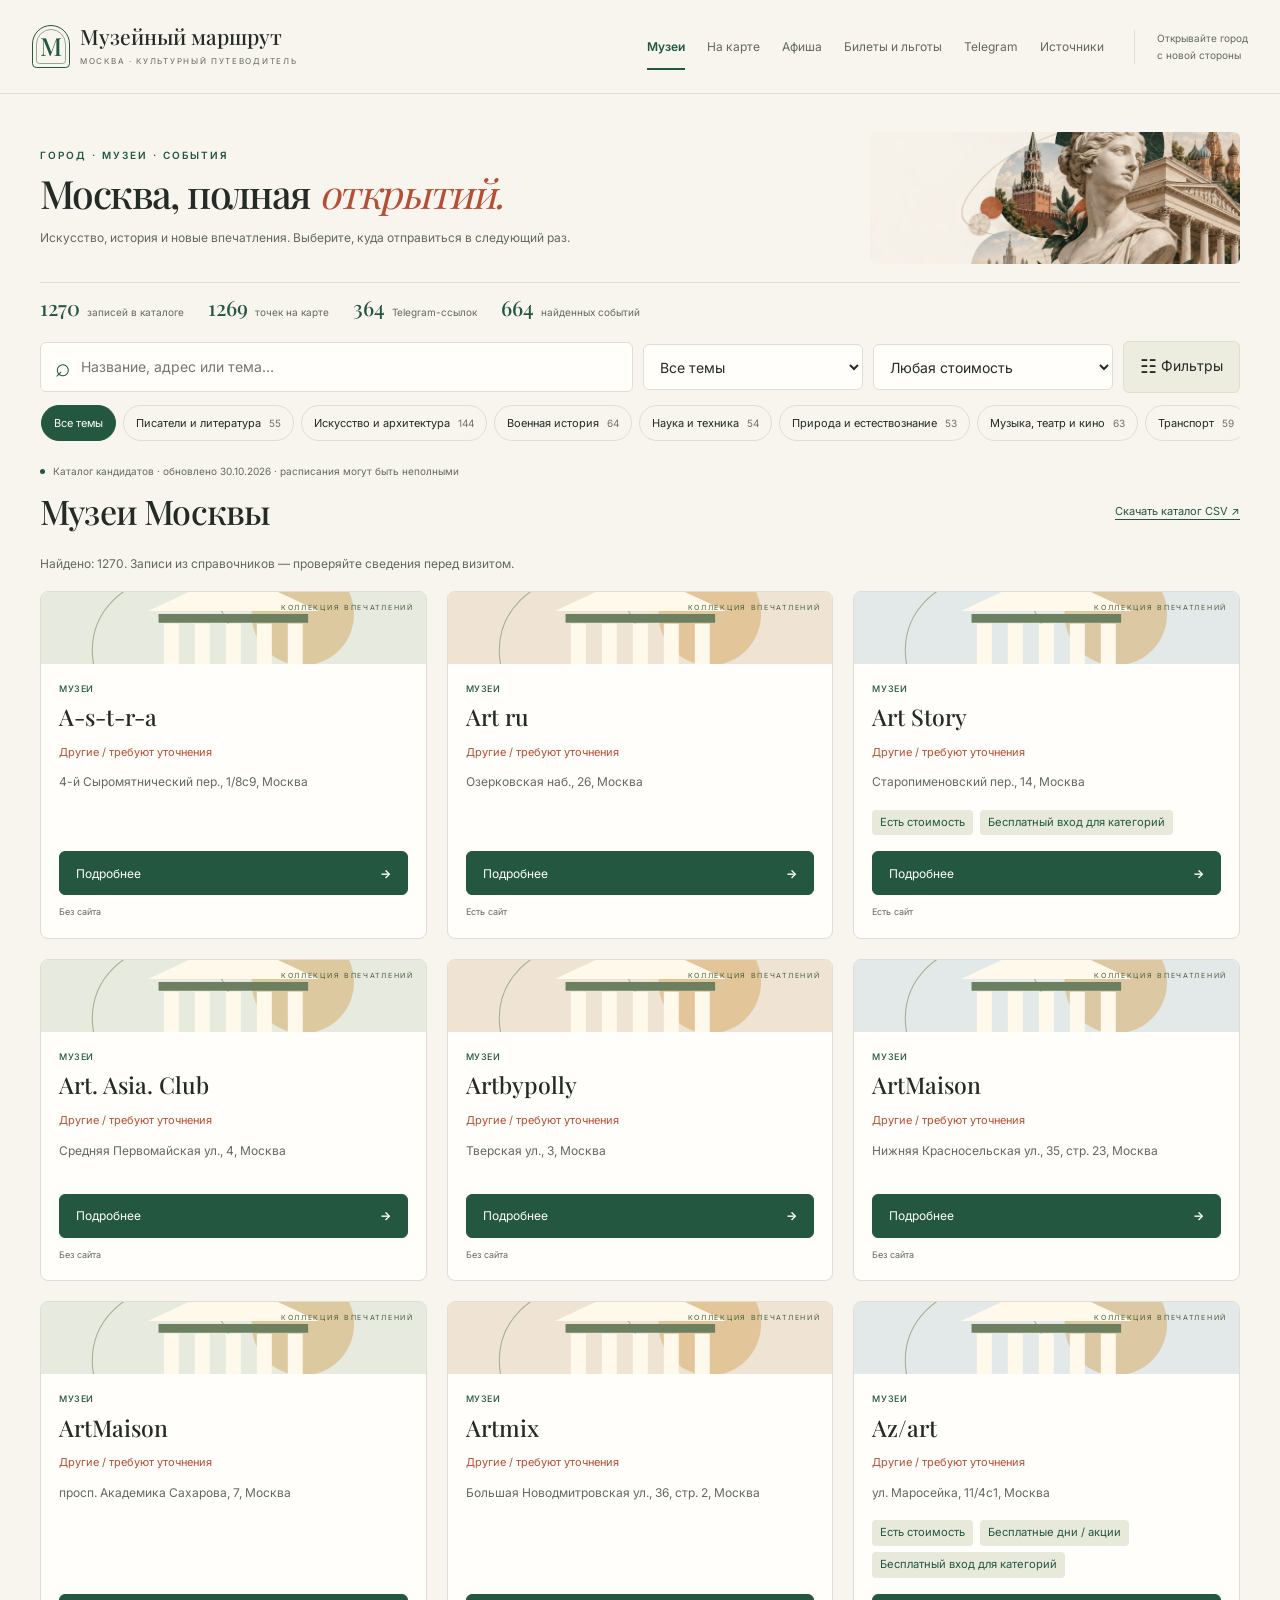
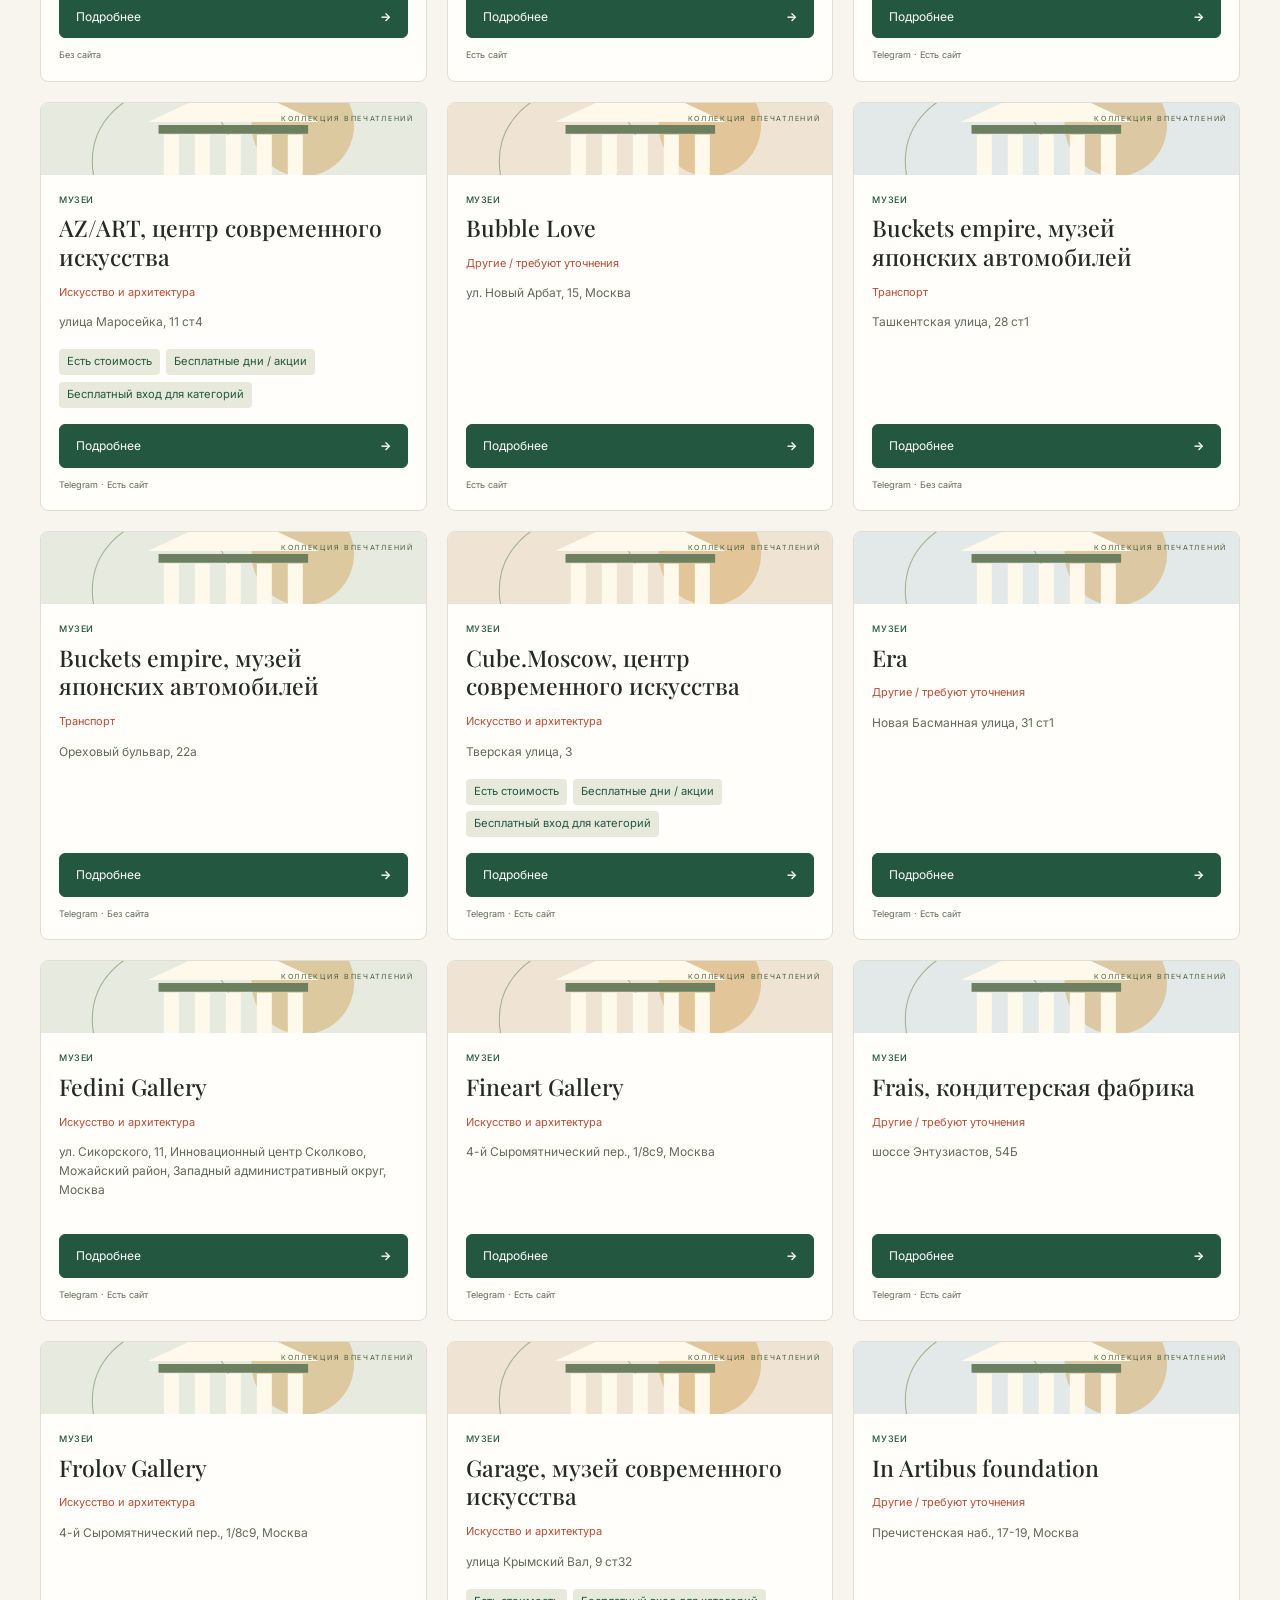
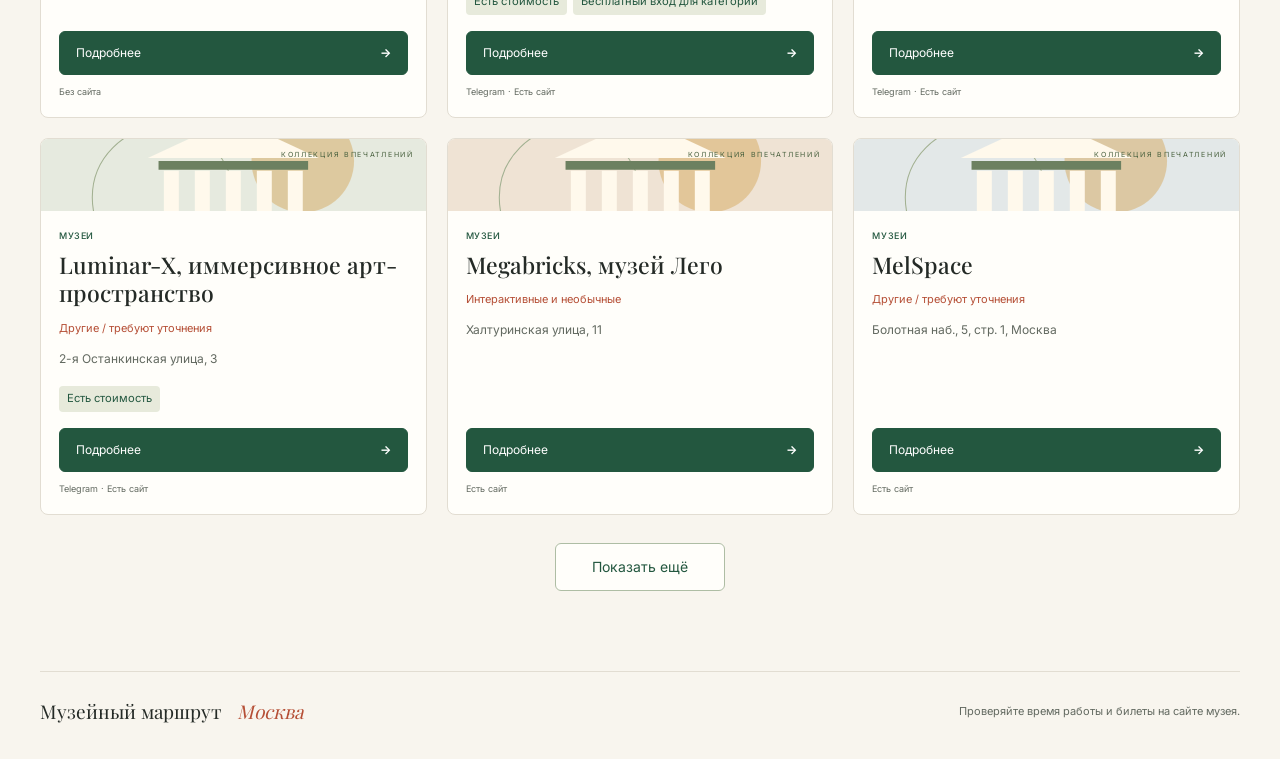
==== commit a8dbf0f5: "Redesign museum guide from ChatGPT concepts across all views" ====
--- a/index.html
+++ b/index.html
@@ -4,23 +4,21 @@
   <meta charset="utf-8"><meta name="viewport" content="width=device-width,initial-scale=1">
   <title>Музейный маршрут — Москва</title>
   <meta name="description" content="Музеи и музеи-квартиры Москвы: каталог, карта, афиши и новости публичных Telegram-каналов.">
-  <link rel="icon" href="icon.svg" type="image/svg+xml"><link rel="stylesheet" href="vendor/leaflet.css"><link rel="stylesheet" href="style.css?v=20261030">
-  <script defer src="vendor/leaflet.js"></script><script defer src="telegram-feed.js?v=20261030"></script><script defer src="admission-view.js?v=20261030"></script><script defer src="update-status.js?v=20261030"></script><script defer src="app.js?v=20261030"></script>
+  <link rel="stylesheet" href="assets/fonts.css"><link rel="icon" href="icon.svg" type="image/svg+xml"><link rel="stylesheet" href="vendor/leaflet.css"><link rel="stylesheet" href="style.css?v=20261030-design2">
+  <link rel="stylesheet" href="redesign.css?v=20261030-design2"><script defer src="vendor/leaflet.js"></script><script defer src="telegram-feed.js?v=20261030"></script><script defer src="admission-view.js?v=20261030-design2"></script><script defer src="update-status.js?v=20261030"></script><script defer src="app.js?v=20261030-design2"></script>
 </head>
 <body>
-  <header><a class="brand" href="#catalog"><span class="brand-mark">М</span> Музейный маршрут <small>МОСКВА</small></a><span class="edition">Москва · календарь музеев</span></header>
-  <main>
-    <section class="hero"><div><p class="eyebrow">ГОРОД, КОТОРЫЙ ХОЧЕТСЯ УЗНАТЬ</p><h1>У каждого музея —<br><em>своя история.</em></h1><p class="intro">Найдите музей, спланируйте визит и узнайте,<br>что происходит за его дверями.</p></div><div class="hero-art" aria-hidden="true"><div class="arch"><span>М</span></div><p>ИСКУССТВО · ПАМЯТЬ · ОТКРЫТИЯ</p></div></section>
+<a class="skip-link" href="#content">К содержимому</a><header class="site-header"><a class="brand" href="#catalog"><span class="brand-mark" aria-hidden="true">М</span><span>Музейный маршрут<small>МОСКВА · КУЛЬТУРНЫЙ ПУТЕВОДИТЕЛЬ</small></span></a><button id="toggle-navigation" class="navigation-toggle" aria-expanded="false" aria-controls="main-navigation" aria-label="Все разделы">☰</button><nav id="main-navigation" class="tabs" aria-label="Разделы"><button data-tab="catalog" class="active">Музеи</button><button data-tab="map">На карте</button><button data-tab="events">Афиша</button><button data-tab="admission">Билеты и льготы</button><button data-tab="telegram">Telegram</button><button data-tab="sources">Источники</button></nav><span class="edition">Открывайте город<br>с новой стороны</span></header>
+  <main id="content">
+    <section class="hero" aria-label="Музейный путеводитель"><div><p class="eyebrow">ГОРОД · МУЗЕИ · СОБЫТИЯ</p><h1>Москва, полная <em>открытий.</em></h1><p class="intro">Искусство, история и новые впечатления. <br>Выберите, куда отправиться в следующий раз.</p></div><div class="hero-art" aria-hidden="true"><img src="assets/museum-collage.webp" width="1536" height="1024" alt="" decoding="async"></div></section>
     <div id="stats" class="stats" aria-live="polite"></div>
-    <nav class="tabs" aria-label="Разделы"><button data-tab="catalog" class="active">Музеи</button><button data-tab="map">На карте</button><button data-tab="events">Календарь</button><button data-tab="admission">Билеты и льготы</button><button data-tab="telegram">Telegram-лента</button><button data-tab="sources">Источники</button></nav>
-    <section class="searchbar"><label class="search"><span aria-hidden="true">⌕</span><input id="search" type="search" placeholder="Название музея, адрес, тема…" aria-label="Поиск музеев и событий"></label><label><span class="sr-only">Тип музея</span><select id="category"><option value="">Все музеи</option><option>Музеи-квартиры</option><option>Музеи</option></select></label><label><span class="sr-only">Тематика музея</span><select id="theme"><option value="">Все темы</option></select></label><label><span class="sr-only">Сортировка</span><select id="sort"><option value="name">По названию А–Я</option><option value="name-desc">По названию Я–А</option><option value="theme">По тематике</option><option value="format">По формату музея</option></select></label><label><span class="sr-only">Стоимость и бесплатное посещение</span><select id="admission-filter"><option value="">Любая стоимость</option><option value="prices">Есть данные о ценах</option><option value="free-days">Бесплатные дни / акции</option><option value="benefits">Бесплатный вход для категорий</option></select></label><label class="check"><input type="checkbox" id="tg-only"> Есть Telegram</label><button id="reset" class="quiet">Сбросить</button></section>
-    <div id="theme-chips" class="theme-chips" aria-label="Тематика музеев"></div><div id="status" class="status" role="status">Загружаю каталог…</div>
+    <details id="discovery-panel" class="discovery-shell" open><summary>Выбрать музеи и тематику</summary><section class="discovery" aria-label="Поиск и фильтры"><div class="searchbar"><label class="search"><span aria-hidden="true">⌕</span><input id="search" type="search" placeholder="Название, адрес или тема…" aria-label="Поиск музеев и событий"></label><label><span class="sr-only">Тематика музея</span><select id="theme"><option value="">Все темы</option></select></label><label><span class="sr-only">Стоимость и бесплатное посещение</span><select id="admission-filter"><option value="">Любая стоимость</option><option value="prices">Есть данные о ценах</option><option value="free-days">Бесплатные дни / акции</option><option value="benefits">Бесплатный вход для категорий</option></select></label><button id="toggle-filters" class="filter-toggle" aria-expanded="false" aria-controls="extra-filters"><span aria-hidden="true">☷</span> Фильтры <span id="filter-count"></span></button></div><div id="extra-filters" class="extra-filters" hidden><label>Формат музея<select id="category"><option value="">Все форматы</option><option>Музеи-квартиры</option><option>Музеи</option></select></label><label>Порядок в каталоге<select id="sort"><option value="name">По названию А–Я</option><option value="name-desc">По названию Я–А</option><option value="theme">По тематике</option><option value="format">По формату музея</option></select></label><label class="check"><input type="checkbox" id="tg-only"> Есть Telegram</label><button id="reset" class="quiet">Сбросить все фильтры ↺</button></div><div id="theme-chips" class="theme-chips" aria-label="Тематика музеев"></div></section></details><div id="status" class="status" role="status">Загружаю каталог…</div>
     <section id="catalog" class="panel"><div class="section-title"><h2>Музеи Москвы</h2><a href="data/museums.csv" download>Скачать каталог CSV ↗</a></div><p id="catalog-count" class="muted"></p><div id="museum-list" class="museum-grid"></div><button id="more" class="more">Показать ещё</button></section>
-    <section id="map" class="panel" hidden><div class="section-title"><h2>Ваш следующий маршрут</h2><p id="map-count" class="muted"></p></div><div id="map-canvas" aria-label="Карта музеев Москвы"></div><p class="muted">Координаты из справочников. Нажмите на точку, чтобы открыть музей. Подложка карты требует интернета.</p></section>
-    <section id="events" class="panel" hidden><div class="section-title"><h2>Когда пойдём?</h2><button id="export-ics" class="quiet">Экспорт .ics</button></div><div class="calendar-controls"><button id="prev" aria-label="Предыдущий период">←</button><button id="today">Сегодня</button><button id="next" aria-label="Следующий период">→</button><strong id="period-label"></strong><div class="segments"><button data-period="week" class="active">Неделя</button><button data-period="month">Месяц</button><button data-period="year">Год</button></div><label><span class="sr-only">Тип события</span><select id="event-kind"><option value="">Все события</option><option>Лекция</option><option>Экскурсия</option><option>Событие</option></select></label></div><div class="calendar-filters"><label>Музей / источник <select id="calendar-source"><option value="">Все источники</option></select></label><label>Показывать <select id="calendar-mode"><option value="all">Все программы</option><option value="sessions">Сеансы и дни событий</option><option value="periods">Выставки и длительные программы</option></select></label></div><p id="calendar-coverage" class="muted"></p><p class="muted">Даты собираются из календарей, карточек и API сайтов. Отмены и площадку уточняйте по ссылке источника. Отсутствие событий не означает отсутствие программы.</p><div id="calendar"></div><div id="event-list"></div><h3 class="agenda-title">Больше программ — в афишах музеев</h3><div id="agenda-list" class="link-grid"></div></section>
+    <section id="map" class="panel" hidden><div class="section-title"><h2>Музеи на карте Москвы</h2><p id="map-count" class="muted"></p></div><div class="map-layout"><div id="map-canvas" aria-label="Карта музеев Москвы"></div><aside id="map-museums" aria-label="Музеи на карте"></aside></div><p class="muted">Координаты из справочников. Нажмите на точку, чтобы открыть музей. Подложка карты требует интернета.</p></section>
+    <section id="events" class="panel" hidden><div class="section-title"><h2>Афиша музеев Москвы</h2></div><div class="calendar-controls"><button id="prev" aria-label="Предыдущий период">←</button><button id="today">Сегодня</button><button id="next" aria-label="Следующий период">→</button><strong id="period-label"></strong><div class="segments"><button data-period="week" class="active">Неделя</button><button data-period="month">Месяц</button><button data-period="year">Год</button></div><label><span class="sr-only">Тип события</span><select id="event-kind"><option value="">Все события</option><option>Лекция</option><option>Экскурсия</option><option>Событие</option></select></label></div><div class="calendar-filters"><label>Музей / источник <select id="calendar-source"><option value="">Все источники</option></select></label><label>Показывать <select id="calendar-mode"><option value="all">Все программы</option><option value="sessions">Сеансы и дни событий</option><option value="periods">Выставки и длительные программы</option></select></label></div><div id="calendar"></div><details class="calendar-notes"><summary>Источники и полнота расписания</summary><p id="calendar-coverage" class="muted"></p><p class="muted">Даты собираются из календарей, карточек и API сайтов. Отмены и площадку уточняйте по ссылке источника. Отсутствие событий не означает отсутствие программы.</p></details><button id="export-ics" class="quiet export-button">Скачать события в календарь .ics ↓</button><div id="event-list"></div><h3 class="agenda-title">Больше программ — в афишах музеев</h3><div id="agenda-list" class="link-grid"></div></section>
     <section id="admission" class="panel" hidden><div class="section-title"><h2>Билеты и бесплатное посещение</h2><a href="data/admission.csv" download>Скачать тарифы и льготы CSV ↗</a></div><p class="muted">Цены, категории посетителей и условия бесплатного входа с сайтов музеев. Разовый бесплатный день не означает бесплатное посещение в остальные дни; для некоторых льгот нужны документы и регистрация. Не все тарифы включают экскурсии и временные выставки.</p><label class="visitor-filter">Категория посетителя <select id="visitor-category"><option value="">Все опубликованные категории</option><option value="adult">Взрослые / полный билет</option><option value="children">Дети и школьники</option><option value="students">Студенты</option><option value="pensioners">Пенсионеры</option><option value="families">Многодетные семьи</option><option value="disabled">Посетители с инвалидностью</option><option value="veterans">Ветераны и военнослужащие</option></select></label><p id="admission-count" class="muted" role="status"></p><div id="admission-list"></div><button id="more-admission" class="more">Ещё музеи</button></section>
     <section id="telegram" class="panel" hidden>
-      <div class="section-title"><div><p class="eyebrow">НОВОСТИ МУЗЕЕВ В ОДНОМ МЕСТЕ</p><h2>Музеи говорят</h2></div><span class="feed-edition" id="feed-updated"></span></div>
+      <div class="section-title"><div><h2>Новости музеев в Telegram</h2></div><span class="feed-edition" id="feed-updated"></span></div>
       <p class="muted">До пяти последних доступных постов каждого публичного канала на момент сбора. Полная публикация и медиа — по ссылке в Telegram.</p>
       <div class="feed-toolbar">
         <label class="search"><span aria-hidden="true">⌕</span><input id="post-search" type="search" placeholder="Найти в публикациях…" aria-label="Поиск по тексту публикаций"></label>
@@ -31,17 +29,17 @@
       </div>
       <div class="feed-layout">
         <aside class="feed-sidebar" aria-label="Каналы музеев">
-          <h3>Каналы</h3><label class="search"><input id="channel-search" type="search" placeholder="Название или @канал…" aria-label="Найти канал"></label>
+          <h3>Каналы</h3><button id="toggle-channels" class="channel-toggle" aria-expanded="false" aria-controls="channel-tools">Каналы и поиск по музеям ↓</button><div id="channel-tools"><label class="search"><input id="channel-search" type="search" placeholder="Название или @канал…" aria-label="Найти канал"></label>
           <label class="sr-only" for="channel">Выбранный Telegram-канал</label><select id="channel"><option value="">Все каналы</option></select>
           <div id="feed-channels" class="feed-channels"></div>
-          <details class="feed-unavailable"><summary id="channel-errors-summary">Недоступные каналы</summary><div id="channel-errors" class="muted"></div></details>
+          <details class="feed-unavailable"><summary id="channel-errors-summary">Недоступные каналы</summary><div id="channel-errors" class="muted"></div></details></div>
         </aside>
         <div class="feed-main"><div class="feed-summary"><p id="feed-count" role="status" aria-live="polite"></p><button id="feed-top" class="quiet">К началу ленты ↑</button></div><div id="post-list" class="post-feed"></div><button id="more-posts" class="more">Ещё публикации</button></div>
       </div>
     </section>
-    <section id="sources" class="panel" hidden><h2>Откуда берутся данные</h2><div id="source-report"></div><h3>Последнее обновление</h3><div id="update-health" class="muted" role="status">Загружаю отчёт о проверке источников…</div><p>Классификация по тематике предварительно определяется по названию музея; у одного музея может быть несколько тем. Неоднозначные записи отмечены отдельно. Это каталог кандидатов из локальных выгрузок 2ГИС и Яндекс.Карт. Дата исходных выгрузок неизвестна; в них возможны закрытые музеи, школьные музеи и дубли. Филиалы сохраняются отдельно, даже если у них один сайт.</p><p>Контакты и ссылки на афиши собираются с главной и до трёх связанных страниц. Расписание собирается индивидуальными адаптерами и общим поиском дат. Покрытие каждого сайта показано ниже. События общего музейного сайта могут относиться к нескольким филиалам — точное место смотрите в источнике.</p><p>Telegram-ссылка из справочника не подтверждает, что это официальный канал. Публичная страница должна отдавать публикации; закрытые каналы, чаты и боты могут быть недоступны.</p><h3>Мониторинг афиш</h3><p class="muted">«Нужен адаптер» означает, что общий сборщик не смог разобрать расписание; это не означает отсутствие событий. Исчезновение карточки не считается подтверждённой отменой.</p><p><a href="data/event-sources.csv" download>Скачать отчёт по сайтам CSV ↗</a></p><div id="event-source-table" class="source-table"></div><a href="data/catalog.json" download>Скачать полный JSON ↗</a></section>
+    <section id="sources" class="panel" hidden><div class="section-title"><h2>Откуда берутся данные</h2><a href="data/update-report.json" download>Скачать отчёт JSON ↗</a></div><div id="source-report"></div><h3>Последнее обновление</h3><div id="update-health" class="muted" role="status">Загружаю отчёт о проверке источников…</div><details class="methodology"><summary>Как устроен справочник и что важно знать</summary><p>Классификация по тематике предварительно определяется по названию музея; у одного музея может быть несколько тем. Неоднозначные записи отмечены отдельно. Это каталог кандидатов из локальных выгрузок 2ГИС и Яндекс.Карт. Дата исходных выгрузок неизвестна; в них возможны закрытые музеи, школьные музеи и дубли. Филиалы сохраняются отдельно, даже если у них один сайт.</p><p>Контакты и ссылки на афиши собираются с главной и до трёх связанных страниц. Расписание собирается индивидуальными адаптерами и общим поиском дат. Покрытие каждого сайта показано ниже. События общего музейного сайта могут относиться к нескольким филиалам — точное место смотрите в источнике.</p><p>Telegram-ссылка из справочника не подтверждает, что это официальный канал. Публичная страница должна отдавать публикации; закрытые каналы, чаты и боты могут быть недоступны.</p></details><h3>Мониторинг афиш</h3><p class="muted">«Нужен адаптер» означает, что общий сборщик не смог разобрать расписание; это не означает отсутствие событий. Исчезновение карточки не считается подтверждённой отменой.</p><p><a href="data/event-sources.csv" download>Скачать отчёт по сайтам CSV ↗</a></p><div id="event-source-table" class="source-table"></div><a href="data/catalog.json" download>Скачать полный JSON ↗</a></section>
   </main>
-  <footer><span>Музейный маршрут / Москва</span><span>Проверяйте время работы и билеты на сайте музея.</span></footer>
-  <dialog id="museum-dialog"><button id="close-dialog" aria-label="Закрыть" class="close">×</button><div id="museum-detail"></div></dialog>
+  <footer><span class="footer-brand">Музейный маршрут <em>Москва</em></span><span>Проверяйте время работы и билеты на сайте музея.</span></footer>
+  <dialog id="museum-dialog" aria-labelledby="museum-detail-title"><button id="close-dialog" aria-label="Закрыть" class="close">×</button><div id="museum-detail"></div></dialog>
 </body>
 </html>
--- a/assets/fonts.css
+++ b/assets/fonts.css
@@ -0,0 +1,49 @@
+@font-face {
+  font-family: 'Inter';
+  font-style: normal;
+  font-weight: 400;
+  font-display: swap;
+  src: url(font-0.woff2) format('woff2');
+}
+@font-face {
+  font-family: 'Inter';
+  font-style: normal;
+  font-weight: 500;
+  font-display: swap;
+  src: url(font-1.woff2) format('woff2');
+}
+@font-face {
+  font-family: 'Inter';
+  font-style: normal;
+  font-weight: 600;
+  font-display: swap;
+  src: url(font-2.woff2) format('woff2');
+}
+@font-face {
+  font-family: 'Inter';
+  font-style: normal;
+  font-weight: 700;
+  font-display: swap;
+  src: url(font-3.woff2) format('woff2');
+}
+@font-face {
+  font-family: 'Playfair Display';
+  font-style: normal;
+  font-weight: 400;
+  font-display: swap;
+  src: url(font-4.woff2) format('woff2');
+}
+@font-face {
+  font-family: 'Playfair Display';
+  font-style: normal;
+  font-weight: 500;
+  font-display: swap;
+  src: url(font-5.woff2) format('woff2');
+}
+@font-face {
+  font-family: 'Playfair Display';
+  font-style: normal;
+  font-weight: 600;
+  font-display: swap;
+  src: url(font-6.woff2) format('woff2');
+}
--- a/style.css
+++ b/style.css
@@ -1,8 +1,3 @@
-:root{--paper:#f7f4ed;--ink:#272d27;--muted:#62685e;--line:#d9dacd;--green:#355841;--accent:#b7472d;--white:#fffef9}*{box-sizing:border-box}body{margin:0;background:var(--paper);color:var(--ink);font-family:'Segoe UI',sans-serif;font-size:16px;line-height:1.5}button,input,select{font:inherit}button,a,input,select{touch-action:manipulation}button{cursor:pointer}a{color:var(--green);text-underline-offset:4px}button{border:1px solid var(--line);background:var(--white);color:var(--ink);padding:10px 16px;min-height:44px;border-radius:4px}button:hover{background:#e8ecdf}button:focus-visible,a:focus-visible,input:focus-visible,select:focus-visible{outline:3px solid var(--accent);outline-offset:3px}header{max-width:1360px;margin:auto;padding:24px 40px;display:flex;align-items:center;justify-content:space-between;border-bottom:1px solid var(--line)}.brand{display:flex;align-items:center;gap:12px;text-decoration:none;font-weight:600;font-size:19px;color:var(--ink)}.brand-mark{display:grid;place-items:center;width:36px;height:40px;border:2px solid var(--green);font-family:Georgia,serif;font-size:29px}.brand small{font-size:10px;letter-spacing:2px;margin-left:12px}.edition,.eyebrow{font-size:11px;letter-spacing:2px;color:var(--muted)}main{max-width:1280px;margin:auto;padding:0 40px}.hero{display:grid;grid-template-columns:1.6fr 1fr;align-items:center;padding:44px 0 36px;gap:24px}.eyebrow{color:var(--accent);font-weight:700;margin:0 0 18px}h1,h2,h3{font-family:Georgia,'Times New Roman',serif;font-weight:400}h1{font-size:clamp(36px,4.7vw,66px);line-height:1.08;letter-spacing:-2px;margin:0 0 24px}h1 em{color:var(--green);font-weight:400}.intro{color:var(--muted);font-size:17px;margin:0}.hero-art{height:256px;display:flex;flex-direction:column;align-items:center;justify-content:end;background:#e7eadb;position:relative;overflow:hidden}.hero-art:after{content:'';position:absolute;height:1px;width:85%;background:#bcc6ad;bottom:64px;transform:rotate(-15deg)}.arch{width:154px;height:200px;border-radius:80px 80px 0 0;border:1px solid #839873;background:repeating-linear-gradient(90deg,#d4dcc8 0px,#d4dcc8 20px,#c0cdb2 21px,#c0cdb2 23px);display:grid;place-items:center;margin-bottom:-12px;transform:rotate(8deg)}.arch span{font-family:Georgia,serif;font-size:104px;color:#44633e}.hero-art p{font-size:9px;letter-spacing:2px;z-index:1;background:var(--green);color:#fff;width:100%;text-align:center;padding:13px;margin:0}.stats{display:grid;grid-template-columns:repeat(4,1fr);border-top:1px solid var(--line);border-bottom:1px solid var(--line);padding:16px 0;margin-bottom:24px}.stat{padding:0 24px;border-left:1px solid var(--line)}.stat:first-child{border:0;padding-left:0}.stat strong{font-family:Georgia,serif;font-size:28px;margin-right:10px}.stat span{font-size:12px;color:var(--muted)}.tabs{display:flex;gap:24px;border-bottom:1px solid var(--line);overflow-x:auto}.tabs button{background:none;border:0;border-radius:0;padding:12px 0;white-space:nowrap;color:var(--muted)}.tabs button.active{border-bottom:3px solid var(--green);color:var(--green);font-weight:600}.searchbar{display:flex;align-items:center;gap:16px;padding:24px 0 12px}.search{display:flex;align-items:center;gap:12px;background:var(--white);border:1px solid var(--line);border-radius:4px;padding:0 16px;flex:1}.search span{font-size:28px;color:var(--green)}input[type=search]{border:0;outline:none;background:none;width:100%;min-width:150px;padding:13px 0;color:var(--ink)}select{padding:12px;background:var(--white);border:1px solid var(--line);border-radius:4px;max-width:320px;color:var(--ink)}.check{white-space:nowrap;font-size:14px;display:flex;align-items:center;gap:8px;min-height:44px}.check input{accent-color:var(--green);width:17px;height:17px}.quiet{background:transparent}.status{font-size:12px;color:var(--muted);margin:4px 0 24px}.panel{padding-bottom:32px}.section-title{display:flex;align-items:center;justify-content:space-between;gap:16px}.section-title a{font-size:13px}h2{font-size:32px;line-height:1.2;margin:8px 0 16px}h3{font-size:23px;margin:10px 0 12px}.muted{color:var(--muted);font-size:13px}.museum-grid{display:grid;grid-template-columns:repeat(3,minmax(0,1fr));gap:16px}.museum-card{padding:24px;background:var(--white);border:1px solid var(--line);border-top:3px solid #869d78;display:flex;flex-direction:column;min-height:250px}.museum-card:nth-child(3n+2){border-top-color:#ba8060}.museum-card:nth-child(3n){border-top-color:#878c79}.tag{font-size:10px;letter-spacing:1px;text-transform:uppercase;color:var(--green)}.museum-card h3{line-height:1.3}.museum-card p{font-size:13px;color:var(--muted);margin:0 0 20px;flex:1}.card-footer{display:flex;align-items:center;justify-content:space-between;gap:8px}.card-footer button{padding:0;background:none;border:0;color:var(--green);font-size:13px;text-decoration:underline;text-underline-offset:4px}.card-footer span{font-size:11px;color:var(--muted)}.more{display:block;margin:28px auto 0;padding:12px 40px}.empty{padding:32px;border:1px dashed var(--line);grid-column:1/-1;color:var(--muted)}#map-canvas{height:600px;border:1px solid var(--line);background:#e7eadb;z-index:0}.calendar-controls{display:flex;align-items:center;gap:8px;flex-wrap:wrap;margin:8px 0 20px}.calendar-controls strong{margin:0 auto 0 12px;font-weight:500}.segments{display:flex;gap:0}.segments button{border-radius:0}.segments .active{background:var(--green);color:white}.month-grid{display:grid;grid-template-columns:repeat(7,minmax(0,1fr));border-left:1px solid var(--line);border-top:1px solid var(--line)}.day{min-height:90px;padding:10px;border-right:1px solid var(--line);border-bottom:1px solid var(--line);background:var(--white);text-align:left}.day.disabled{background:var(--paper);color:#999}.day b{font-size:13px}.day.today b{background:var(--green);color:white;padding:4px 7px;border-radius:50%}.day.selected{outline:2px solid var(--accent);outline-offset:-2px}.day small{display:block;color:var(--green);margin-top:12px}.weekday{padding:8px;text-align:center;background:#e7eadb;font-size:12px;border-right:1px solid var(--line);border-bottom:1px solid var(--line)}.year-grid{display:grid;grid-template-columns:repeat(4,1fr);gap:12px}.year-grid button{padding:24px;text-align:left}.year-grid strong{display:block;font-family:Georgia,serif;font-size:22px}.year-grid span{display:block;margin-top:8px;color:var(--muted)}.event-row{display:grid;grid-template-columns:110px 1fr 180px;gap:20px;border-bottom:1px solid var(--line);padding:24px 0}.event-row h3{margin:0 0 8px}.event-row time{color:var(--accent);font-size:14px}.event-row p{margin:4px 0;font-size:13px;color:var(--muted)}.event-row a{align-self:center;font-size:13px}.agenda-title{margin-top:40px}.link-grid{display:grid;grid-template-columns:repeat(3,1fr);gap:12px}.agenda-link{border-top:1px solid var(--line);padding:16px 0;display:block;font-size:14px}.post-grid{display:grid;grid-template-columns:repeat(3,minmax(0,1fr));gap:16px}.post{padding:24px;border:1px solid var(--line);background:var(--white)}.post .text{white-space:pre-wrap;font-size:14px;overflow-wrap:anywhere;max-height:320px;overflow:auto;margin:16px 0}.post time{display:block;color:var(--muted);font-size:12px;margin-top:8px}.post a{font-size:13px}.post h3{font-size:19px;overflow-wrap:anywhere}.source-metrics{display:grid;grid-template-columns:repeat(3,1fr);gap:16px;margin:24px 0}.source-metrics div{padding:24px;background:#e7eadb}.source-metrics strong{display:block;font-size:24px;font-family:Georgia,serif}.source-metrics span{font-size:13px}.panel#sources>p{max-width:800px;color:var(--muted)}footer{padding:24px 40px;display:flex;justify-content:space-between;max-width:1360px;margin:auto;border-top:1px solid var(--line);font-size:12px;color:var(--muted)}dialog{border:1px solid var(--line);background:var(--paper);color:var(--ink);width:min(660px,95vw);max-height:85vh;padding:32px;overflow:auto}dialog::backdrop{background:#18281dcc}.close{float:right;background:none;border:0;font-size:26px}.detail-links{display:flex;flex-wrap:wrap;gap:12px;margin:16px 0}.detail-contacts{overflow-wrap:anywhere;font-size:14px}.detail-contacts p{margin:8px 0}.sr-only{position:absolute;width:1px;height:1px;overflow:hidden;clip:rect(0,0,0,0)}[hidden]{display:none!important}@media(max-width:900px){main,header{padding-left:24px;padding-right:24px}.museum-grid,.post-grid{grid-template-columns:repeat(2,minmax(0,1fr))}.stats{grid-template-columns:repeat(2,1fr);gap:16px}.stat:nth-child(3){border:0;padding-left:0}.searchbar{flex-wrap:wrap}.search{flex-basis:100%}.year-grid{grid-template-columns:repeat(3,1fr)}.edition{display:none}.brand small{display:none}.hero-art{height:220px}.link-grid{grid-template-columns:repeat(2,1fr)}}@media(max-width:580px){main,header{padding-left:16px;padding-right:16px}.hero{grid-template-columns:1fr;padding:32px 0}.hero-art{display:none}h1{font-size:43px}.museum-grid,.post-grid,.link-grid{grid-template-columns:1fr}.stat{padding:0 12px}.stat strong{font-size:24px}.tabs{gap:20px}h2{font-size:27px}.section-title{align-items:flex-start;flex-wrap:wrap}.calendar-controls strong{order:-1;width:100%;margin:0 0 8px}.day{min-height:64px;padding:6px}.day small{font-size:10px}.event-row{grid-template-columns:1fr;gap:8px}.year-grid{grid-template-columns:repeat(2,1fr)}.source-metrics{grid-template-columns:1fr}#map-canvas{height:460px}footer{padding:24px 16px;display:block}footer span{display:block;margin:8px 0}.brand{font-size:17px}}
-:root .searchbar{flex-wrap:wrap}.searchbar .search{flex-basis:100%}.theme-chips{display:flex;gap:8px;flex-wrap:wrap;margin:12px 0 20px}.theme-chips button{background:transparent;font-size:12px;padding:6px 12px;border-radius:24px;min-height:36px}.theme-chips button.active{background:var(--green);color:white;border-color:var(--green)}.theme-chips span{opacity:.75;margin-left:6px}.theme-label{display:block;font-size:12px;color:var(--accent);margin:0 0 12px}.theme-chips button:hover{background:#e7eadb}.theme-chips button.active:hover{background:var(--green)}
-.calendar-filters{display:flex;flex-wrap:wrap;gap:16px;margin:20px 0}.calendar-filters label{font-size:13px;color:var(--muted);flex:0 1 340px;min-width:0;max-width:100%}.calendar-filters select{display:block;margin-top:8px;width:100%;min-width:0;max-width:100%;box-sizing:border-box}.source-table{overflow:auto;margin:24px 0;max-height:650px}.source-table table{border-collapse:collapse;width:100%;font-size:13px}.source-table th{text-align:left;position:sticky;top:0;background:var(--paper)}.source-table th,.source-table td{padding:12px;border-bottom:1px solid var(--line);vertical-align:top}.source-table td:first-child{min-width:240px}.source-table small{display:block;color:var(--muted);margin-top:4px}
-
-/* Telegram: a reading column with channel navigation. */
 /* Admission facts retain category and venue context. */
 .visitor-filter{display:block;font-size:.85rem;color:var(--muted);margin:1.5rem 0}.visitor-filter select{display:block;margin-top:.5rem;max-width:100%}
 .admission-documents{margin-top:1.5rem;font-size:.8rem;overflow-wrap:anywhere}.admission-documents summary{cursor:pointer;min-height:2.75rem;padding:.5rem 0}
--- a/redesign.css
+++ b/redesign.css
@@ -0,0 +1,26 @@
+/* Based on the complete ChatGPT design board of 30 October 2026. */
+:root{--paper:#f8f5ee;--white:#fffefa;--green:#23573f;--ink:#242a26;--muted:#626960;--accent:#b54e35;--line:#e2ddd2;--soft:#e8ecdf;--gold:#d6a960;--sans:'Inter','Segoe UI',sans-serif;--serif:'Playfair Display',Georgia,serif}
+*{box-sizing:border-box}html{scroll-behavior:smooth;scroll-padding-top:100px}body{margin:0;background:var(--paper);color:var(--ink);font:14px/1.6 var(--sans);-webkit-font-smoothing:antialiased}button,input,select{font:inherit;color:inherit}button,select,summary{cursor:pointer}a{color:var(--green);text-underline-offset:4px}a:hover{color:var(--accent)}button{min-height:44px;border:1px solid var(--line);background:var(--white);border-radius:6px;padding:10px 16px;transition:background .15s,border-color .15s,transform .15s}button:hover{background:var(--soft);border-color:#b8c1ad}button:active{transform:translateY(1px)}:focus-visible{outline:3px solid var(--accent);outline-offset:3px}input[type=search]:focus-visible{outline:none}.search:focus-within{outline:2px solid var(--green);outline-offset:2px}h1,h2,h3{font-family:var(--serif);font-weight:500;line-height:1.2}h1{font-size:46px;letter-spacing:-1.6px;margin:12px 0 16px}h1 em{color:var(--accent);font-weight:400}h2{font-size:34px;letter-spacing:-.8px;margin:0}h3{font-size:23px;margin:12px 0}p{margin:0 0 16px}img{max-width:100%;display:block}[hidden]{display:none!important}.sr-only{position:absolute;width:1px;height:1px;overflow:hidden;clip:rect(0,0,0,0)}.skip-link{position:fixed;left:16px;top:-80px;z-index:9999;padding:12px;background:var(--white)}.skip-link:focus{top:12px}
+.site-header{height:94px;padding:0 32px;max-width:1440px;margin:auto;display:flex;align-items:center;gap:30px;border-bottom:1px solid var(--line)}.brand{display:flex;align-items:center;gap:10px;text-decoration:none;color:var(--ink);font:500 21px/1.15 var(--serif);white-space:nowrap}.brand-mark{width:38px;height:43px;display:grid;place-items:center;border:1px solid var(--green);border-radius:22px 22px 5px 5px;color:var(--green);font-size:25px;position:relative}.brand-mark:after{content:'';position:absolute;inset:3px;border:1px solid #99a58e;border-radius:inherit}.brand small{display:block;font:8px/1.7 var(--sans);letter-spacing:1.7px;margin-top:7px;color:var(--muted)}.tabs{display:flex;align-items:stretch;align-self:stretch;gap:22px;margin-left:auto;min-width:0}.tabs button{padding:0;border:0;border-radius:0;background:none;position:relative;white-space:nowrap;font-size:12px;color:var(--muted);min-height:44px}.tabs button.active{color:var(--green);font-weight:600}.tabs button.active:after{content:'';position:absolute;bottom:23px;height:2px;left:0;right:0;background:var(--green)}.tabs button:hover{color:var(--green)}.edition{border-left:1px solid var(--line);padding-left:22px;font-size:10px;color:var(--muted);line-height:1.7;white-space:nowrap}
+main{max-width:1264px;margin:auto;padding:34px 32px 64px;min-height:75vh}.hero{display:grid;grid-template-columns:1.3fr 1fr;align-items:center;min-height:230px;padding:4px 0 24px;gap:32px}.eyebrow{font-size:10px;letter-spacing:2px;color:var(--green);font-weight:600;margin:0}.intro{font-size:14px;color:var(--muted);line-height:1.8;margin:0}.hero-art{height:210px;position:relative;overflow:hidden;border-radius:120px 120px 8px 8px;background:#e6e9dc;isolation:isolate;max-width:430px;justify-self:end;width:100%}.hero-art:before{content:'';position:absolute;background:#d8a778;width:150px;height:150px;border-radius:50%;right:20px;top:36px}.hero-art:after{content:'';position:absolute;background:#bfcdb3;width:110%;height:100px;left:-5%;bottom:-54px;transform:rotate(-9deg);z-index:-1}.art-orbit{position:absolute;width:290px;height:290px;border:1px solid #a5b295;border-radius:50%;top:24px;left:40px}.art-building{position:absolute;width:170px;height:140px;left:65px;bottom:21px;background:#f8f0df;box-shadow:9px 8px 0 #b8bfa4;transform:rotate(-7deg);display:grid;place-items:center;border-bottom:12px double #8e9a7c}.art-building:before{content:'';position:absolute;top:-38px;left:-16px;border-left:100px solid transparent;border-right:100px solid transparent;border-bottom:38px solid #f8f0df}.art-building:after{content:'';position:absolute;inset:12px;background:repeating-linear-gradient(90deg,transparent 0 10px,#d5d5be 10px 19px,transparent 19px 30px);border-top:6px double #9ba288}.art-building b{font:64px var(--serif);color:var(--green);z-index:1;background:#f8f0df;padding:0 8px}.art-caption{position:absolute;bottom:12px;right:12px;writing-mode:vertical-rl;font-size:7px;letter-spacing:1.5px;color:var(--green)}.art-number{position:absolute;right:46px;top:25px;font:italic 24px var(--serif);color:var(--green)}.stats{display:flex;align-items:center;gap:24px;border-top:1px solid var(--line);padding:14px 0 18px;margin-bottom:6px}.stat{display:flex;align-items:baseline;gap:7px}.stat strong{font:500 21px var(--serif);color:var(--green)}.stat span{font-size:10px;color:var(--muted)}body:not([data-view=catalog]) .hero,body:not([data-view=catalog]) #stats{display:none}
+.discovery{margin-bottom:12px}.searchbar{display:grid;grid-template-columns:minmax(220px,1fr) minmax(150px,220px) minmax(150px,240px) auto;gap:10px;align-items:center}.search{display:flex;align-items:center;gap:10px;min-width:0;background:var(--white);border:1px solid var(--line);border-radius:6px;padding:0 14px}.search>span{font-size:26px;color:var(--green);line-height:1}.search input{width:100%;min-width:0;background:transparent;border:0;padding:13px 0;outline:0}select{border:1px solid var(--line);border-radius:6px;background:var(--white);padding:12px 30px 12px 12px;min-height:46px;max-width:100%;width:100%;text-overflow:ellipsis}.filter-toggle{white-space:nowrap;background:#ececdf}.filter-toggle>span:first-child{font-size:19px;vertical-align:middle}.filter-toggle[aria-expanded=true]{background:var(--green);color:white}.extra-filters{padding:16px;margin-top:10px;background:#f0eee5;border-radius:6px;display:flex;align-items:end;gap:16px;flex-wrap:wrap}.extra-filters>label{font-size:11px;color:var(--muted);min-width:160px;flex:1}.extra-filters select{margin-top:5px}.extra-filters .check{flex:none;min-width:0;color:var(--ink);padding:10px 0;display:flex;align-items:center;gap:8px}.check input{width:18px;height:18px;accent-color:var(--green)}.quiet{background:transparent;color:var(--green)}.theme-chips{display:flex;gap:7px;overflow:auto;padding:12px 1px 8px;scrollbar-width:thin}.theme-chips button{flex:none;border-radius:30px;min-height:36px;padding:6px 12px;font-size:11px;background:transparent;white-space:nowrap}.theme-chips button.active{background:var(--green);color:white;border-color:var(--green)}.theme-chips span{opacity:.65;font-size:10px;margin-left:5px}.status{font-size:10px;color:var(--muted);margin:0 0 27px;display:flex;align-items:center;gap:8px}.status:before{content:'';width:5px;height:5px;background:var(--green);border-radius:50%;flex:none}body[data-view=sources] .discovery{display:none}.section-title{display:flex;justify-content:space-between;align-items:center;gap:16px;margin:0 0 22px}.section-title>a,.section-title>button{font-size:11px}.section-title>p{margin:0}.muted{color:var(--muted);font-size:12px;line-height:1.7}.panel>p{max-width:920px}.panel{padding-bottom:16px}.panel>h3{margin-top:32px}.museum-grid{display:grid;grid-template-columns:repeat(3,minmax(0,1fr));gap:20px}.museum-card{background:var(--white);border:1px solid var(--line);border-radius:8px;overflow:hidden;display:flex;flex-direction:column;transition:box-shadow .2s,transform .2s}.museum-card:hover{box-shadow:0 8px 24px #263c2410;transform:translateY(-3px)}.museum-art{height:108px;position:relative;overflow:hidden;background:#e6eadf}.museum-art svg{width:100%;height:100%;display:block}.museum-art small{position:absolute;right:12px;top:10px;font-size:7px;letter-spacing:1.7px;color:#49613f}.museum-card:nth-child(3n+2) .museum-art{background:#efe3d4}.museum-card:nth-child(3n) .museum-art{background:#e3e8e8}.museum-card-body{padding:20px;flex:1;display:flex;flex-direction:column}.tag{display:inline-block;font:500 9px/1.5 var(--sans);letter-spacing:.6px;text-transform:uppercase;color:var(--green)}.museum-card h3{font-size:23px;line-height:1.25;margin:8px 0 12px;overflow-wrap:anywhere}.theme-label{display:block;font:11px/1.5 var(--sans);color:var(--accent);margin:0 0 12px}.museum-card p{font-size:12px;color:var(--muted);margin:0 0 18px;flex:1}.card-footer{display:flex;flex-direction:column;gap:10px;margin-top:auto}.card-footer button{width:100%;background:var(--green);border-color:var(--green);color:white;text-align:left;display:flex;justify-content:space-between;align-items:center;font-size:12px}.card-footer button:hover{background:#173d2b}.card-footer span{font-size:9px;color:var(--muted)}.more{display:block;margin:28px auto 0;padding:12px 36px;border-color:#aebda4;color:var(--green)}.empty{padding:32px;background:#f0eee5;border-radius:8px;grid-column:1/-1;color:var(--muted)}
+.map-layout{display:grid;grid-template-columns:minmax(0,1fr) 290px;border:1px solid var(--line);border-radius:8px;overflow:hidden;margin-bottom:14px}#map-canvas{height:580px;background:#e4e8de;z-index:0}#map-museums{height:580px;overflow:auto;background:var(--white);padding:8px 18px}.map-item{padding:18px 0;border-bottom:1px solid var(--line)}.map-item h3{font-size:18px;margin:6px 0}.map-item p{font-size:11px;color:var(--muted);margin-bottom:8px}.map-item button{font-size:11px;border:0;padding:4px 0;min-height:36px;background:transparent;color:var(--green)}.map-note{font-size:10px;color:var(--muted);padding-top:12px}.leaflet-popup-content{font-family:var(--sans);font-size:12px}.leaflet-popup-content button{background:var(--green);color:white}
+.calendar-controls{display:flex;align-items:center;gap:8px;flex-wrap:wrap;margin:24px 0 16px}.calendar-controls strong{font-size:14px;font-weight:500;margin:0 auto 0 8px}.calendar-controls>button{padding:8px 12px}.segments{display:flex;gap:0}.segments button{border-radius:0;border-right-width:0;font-size:12px}.segments button:first-child{border-radius:6px 0 0 6px}.segments button:last-child{border-radius:0 6px 6px 0;border-right-width:1px}.segments button.active{background:var(--green);color:white;border-color:var(--green)}.calendar-controls>label{max-width:230px}.calendar-filters{display:flex;gap:12px;flex-wrap:wrap;margin-bottom:14px}.calendar-filters label{font-size:10px;color:var(--muted);flex:1;min-width:180px;max-width:400px}.calendar-filters select{display:block;margin-top:5px}.month-grid{display:grid;grid-template-columns:repeat(7,minmax(0,1fr));border:1px solid var(--line);border-right:0;border-bottom:0;border-radius:6px;overflow:hidden;background:var(--white);margin:20px 0}.weekday{padding:8px;background:#eeeade;text-align:center;font-size:11px;color:var(--muted);border-right:1px solid var(--line);border-bottom:1px solid var(--line)}.day{min-height:86px;padding:12px 8px;border:0;border-right:1px solid var(--line);border-bottom:1px solid var(--line);border-radius:0;background:var(--white);text-align:center;position:relative}.day b{display:grid;place-items:center;margin:auto;width:30px;height:30px;font-size:15px;font-weight:500}.day small{display:block;font-size:10px;margin-top:8px;color:var(--green)}.day.today b{border-radius:50%;background:var(--green);color:white}.day.selected{background:var(--soft);box-shadow:inset 0 -3px var(--green)}.day.disabled{background:#f4f2eb;color:#858980}.year-grid{display:grid;grid-template-columns:repeat(4,minmax(0,1fr));gap:12px;margin:20px 0}.year-grid button{padding:20px;text-align:left}.year-grid strong{font:22px var(--serif);display:block;text-transform:capitalize}.year-grid span{font-size:11px;color:var(--muted);display:block;margin-top:8px}.event-row{display:grid;grid-template-columns:100px minmax(0,1fr) 140px;gap:22px;border:1px solid var(--line);border-radius:6px;padding:24px;background:var(--white);margin:12px 0;align-items:start}.event-row time{font-size:12px;color:var(--accent);line-height:1.8;padding-top:5px}.event-row h3{font-size:23px;margin:8px 0}.event-row p{font-size:12px;color:var(--muted);margin:5px 0}.event-row>a{font-size:11px;align-self:center}.event-row.is-period{border-left:3px solid #d6a960}.agenda-title{margin-top:36px}.link-grid{display:grid;grid-template-columns:repeat(3,minmax(0,1fr));gap:12px}.agenda-link{padding:16px 0;border-top:1px solid var(--line);font-size:12px}
+.source-metrics{display:grid;grid-template-columns:repeat(3,minmax(0,1fr));gap:16px;margin:24px 0}.source-metrics>div{background:#e5eadb;padding:24px;border-radius:6px}.source-metrics>div:nth-child(2){background:#eee5d5}.source-metrics>div:nth-child(3){background:#f2e1d6}.source-metrics strong{display:block;font-size:28px;color:var(--green);line-height:1.3;margin-bottom:10px}.source-metrics span{font-size:12px}.source-table{overflow:auto;max-height:650px;border:1px solid var(--line);border-radius:6px;background:var(--white);margin:22px 0}.source-table table{width:100%;border-collapse:collapse;font-size:12px}.source-table th,.source-table td{padding:14px 16px;border-bottom:1px solid var(--line);vertical-align:top;text-align:left}.source-table th{background:#eeeade;position:sticky;top:0;font-size:10px;color:var(--muted);font-weight:500}.source-table td:first-child{min-width:230px}.source-table small{display:block;color:var(--muted);margin-top:6px}.methodology{border:1px solid var(--line);padding:18px 22px;border-radius:6px;background:var(--white);margin:24px 0}.methodology summary{font-weight:500;min-height:28px}.methodology p{font-size:13px;max-width:850px;color:var(--muted);margin:18px 0 0}#update-health{background:var(--white);border:1px solid var(--line);padding:22px;border-radius:6px}#update-health ul{padding-left:20px}
+footer{max-width:1200px;margin:auto;border-top:1px solid var(--line);padding:26px 0 35px;display:flex;justify-content:space-between;align-items:center;color:var(--muted);font-size:11px}.footer-brand{font:19px var(--serif);color:var(--ink)}.footer-brand em{color:var(--accent);margin-left:10px}dialog{border:1px solid var(--line);border-radius:12px;background:var(--paper);color:var(--ink);width:min(920px,calc(100vw - 32px));max-height:90vh;padding:36px;overflow:auto}dialog::backdrop{background:#132519b8;backdrop-filter:blur(3px)}.close{position:sticky;top:0;float:right;width:44px;height:44px;border-radius:50%;background:var(--white);font-size:28px;padding:0;z-index:2}.detail-heading{padding:0 48px 22px 0;border-bottom:1px solid var(--line);margin-bottom:22px}.detail-heading h2{font-size:34px;margin:8px 0 16px}.detail-heading .theme-label{margin:0}.detail-links{display:flex;gap:10px;flex-wrap:wrap;margin:18px 0}.detail-links a{padding:9px 14px;border:1px solid #b9c4b1;border-radius:5px;font-size:12px;text-decoration:none;background:var(--white)}.detail-contacts{border-radius:8px;padding:20px;background:#e8ecdf;margin-bottom:24px;font-size:13px;overflow-wrap:anywhere}.detail-contacts p{margin:6px 0}.detail-contacts b{font-weight:500}#museum-detail>p{font-size:12px;color:var(--muted)}
+/* Matching reading surfaces for the existing tariff and Telegram modules. */
+.admission-card{border-radius:8px;overflow:hidden}.admission-card>summary strong,.admission-subtitle{font-family:var(--serif)}.admission-card>summary{padding:24px}.free-rule{background:#f0f1e7;border:0;border-radius:6px;padding:16px;margin:12px 0}.tariff-table th{background:#eeeade}.tariff-table th,.tariff-table td{padding:14px}.tariff-price{color:var(--green)}.post-feed .post{border-radius:8px}.feed-channel.active{border-radius:5px;background:var(--soft)}.post-feed .post-author h3,.feed-day{font-family:var(--sans)}.post-text{font-size:15px;line-height:1.85}.post-feed .post-header{background:transparent}.channel-avatar{background:var(--soft)}.feed-toolbar{border:0;padding:0 0 20px}.feed-layout{padding-top:4px}.visitor-filter{display:inline-block;background:#edece2;padding:16px;border-radius:8px;margin-top:12px}.visitor-filter select{min-width:300px}.feed-sidebar h3{font-size:24px}.feed-main{max-width:760px}
+@media(min-width:1440px){.site-header{padding:0 72px}.tabs{gap:28px}}
+@media(max-width:1100px){.site-header{gap:20px;padding:0 24px}.edition{display:none}.tabs{gap:18px}.brand{font-size:19px}main{padding-left:24px;padding-right:24px}.hero{grid-template-columns:1.4fr 1fr}h1{font-size:40px}.stats{gap:16px}.searchbar{grid-template-columns:minmax(200px,1fr) 180px 200px auto}.museum-grid{gap:16px}.museum-card-body{padding:18px}.museum-card h3{font-size:21px}footer{margin:0 24px}.map-layout{grid-template-columns:minmax(0,1fr) 250px}}
+@media(max-width:850px){.site-header{height:auto;min-height:80px;flex-wrap:wrap;gap:0;padding-top:18px}.brand{margin-bottom:12px}.tabs{order:2;width:100%;margin:0;gap:24px;overflow:auto;height:51px;scrollbar-width:none}.tabs button{font-size:12px}.tabs button.active:after{bottom:0}.hero-art{height:180px}.hero{min-height:210px}h1{font-size:34px}.searchbar{grid-template-columns:minmax(0,1fr) auto}.searchbar>.search{grid-column:1/-1}.searchbar>label:not(.search){grid-row:2}.filter-toggle{grid-column:1/-1;min-height:36px;font-size:11px}.stats{display:grid;grid-template-columns:repeat(2,1fr);gap:6px 18px}.museum-grid{grid-template-columns:repeat(2,minmax(0,1fr))}.map-layout{grid-template-columns:1fr}#map-canvas{height:480px}#map-museums{height:200px;display:flex;gap:20px}.map-item{min-width:220px;max-width:250px;border:0}.map-note{min-width:180px}.event-row{grid-template-columns:80px minmax(0,1fr);gap:16px}.event-row>a{grid-column:2}.source-metrics strong{font-size:23px}.source-metrics>div{padding:18px}.link-grid{grid-template-columns:repeat(2,minmax(0,1fr))}.calendar-controls strong{order:-1;width:100%;margin:0 0 8px}.calendar-controls .segments{margin-left:auto}.calendar-controls>label{max-width:none;width:100%}h2{font-size:30px}.section-title{align-items:start}}
+@media(max-width:540px){html{scroll-padding-top:16px}.site-header{padding:16px 16px 0;min-height:0}.brand{font-size:20px}.brand small{font-size:7px}.brand-mark{width:32px;height:38px;font-size:23px}.tabs{gap:24px;height:49px}.tabs button{font-size:11px}main{padding:22px 16px 40px}.hero{display:block;min-height:0;padding:0 0 22px;position:relative}.hero>div:first-child{position:relative;z-index:1}.hero-art{display:none}h1{font-size:34px;line-height:1.16;letter-spacing:-1px;max-width:310px;margin:12px 0}.intro{font-size:12px;line-height:1.65}.eyebrow{font-size:8px;letter-spacing:1.8px}.stats{margin:0 0 8px;padding:13px 0;gap:8px 14px}.stat strong{font-size:20px}.stat span{font-size:8px}.searchbar{gap:8px;grid-template-columns:minmax(0,1fr) minmax(0,1fr)}.search input{font-size:12px}.searchbar select{font-size:11px;padding:11px 22px 11px 10px}.filter-toggle{grid-column:auto;grid-row:3;justify-self:start;padding:4px 10px}.extra-filters{padding:12px;gap:12px}.extra-filters>label{flex-basis:100%;min-width:0}.extra-filters .check{flex-basis:auto}.extra-filters button{font-size:11px}.theme-chips{margin-top:-42px;margin-left:113px;padding-top:8px;margin-bottom:8px;min-height:44px}.theme-chips button{font-size:10px;min-height:34px;padding:6px 11px}.status{font-size:9px;line-height:1.5;margin:2px 0 22px;align-items:start}.status:before{margin-top:4px}.section-title{margin-bottom:18px;gap:12px;flex-wrap:wrap}.section-title h2{font-size:29px}.section-title>a{font-size:10px}.section-title>button{font-size:10px;padding:8px 12px}.museum-grid{grid-template-columns:1fr;gap:16px}.museum-art{height:114px}.museum-card-body{padding:20px}.museum-card h3{font-size:25px}.museum-card p{font-size:12px}.card-footer button{font-size:12px}.card-footer span{font-size:10px}.muted{font-size:11px}#catalog-count{font-size:11px}.panel>p{font-size:11px}.calendar-controls{gap:6px}.calendar-controls>button{padding:8px 10px;font-size:11px}.segments button{font-size:10px;padding:8px}.calendar-controls strong{font-size:12px}.calendar-filters{gap:10px}.calendar-filters label{min-width:0;max-width:none;flex-basis:100%}.calendar-filters select{font-size:12px}.day{padding:7px 1px;min-height:71px}.day b{font-size:12px;width:25px;height:25px}.day small{font-size:8px;margin-top:6px}.weekday{font-size:9px;padding:6px}.year-grid{grid-template-columns:repeat(2,minmax(0,1fr));gap:8px}.year-grid button{padding:15px}.year-grid strong{font-size:19px}.event-row{grid-template-columns:1fr;padding:18px;gap:6px}.event-row>a{grid-column:auto;min-height:36px;display:flex;align-items:center}.event-row time{font-size:11px}.event-row time br{display:none}.event-row h3{font-size:22px}.event-row p{font-size:11px}.tag{font-size:8px}.link-grid{grid-template-columns:1fr}.source-metrics{grid-template-columns:1fr;gap:8px}.source-metrics>div{display:flex;align-items:center;gap:20px;padding:16px}.source-metrics strong{margin:0;min-width:125px;font-size:22px}.source-metrics span{font-size:10px}.methodology{padding:16px}.methodology summary{font-size:12px}.methodology p{font-size:11px}#update-health{padding:16px}.source-table{margin:16px 0}.source-table td,.source-table th{padding:12px}.source-table td:first-child{min-width:175px}#map-canvas{height:430px}.map-item h3{font-size:19px}footer{margin:0 16px;display:block;padding:22px 0;font-size:10px}footer span{display:block;margin:0 0 12px}.footer-brand{font-size:19px}dialog{padding:22px 18px;width:calc(100vw - 16px);max-height:94vh}.detail-heading{padding-right:40px}.detail-heading h2{font-size:28px}.detail-contacts{padding:16px;font-size:12px}.detail-links a{font-size:11px}.close{width:36px;height:36px;min-height:36px;font-size:24px}.admission-card>summary{padding:18px}.visitor-filter{display:block;padding:12px}.visitor-filter select{min-width:0;width:100%;font-size:12px}.post-text{font-size:14px}.feed-toolbar{gap:8px}.feed-sidebar h3{font-size:22px}.feed-main{max-width:none}}
+@media(prefers-reduced-motion:reduce){html{scroll-behavior:auto}*{transition:none!important}}
+.tabs button{flex:none}.discovery-shell>summary{font-size:12px;color:var(--green);padding:10px 0;min-height:44px}.discovery-shell{margin-bottom:14px}body[data-view=catalog] .discovery-shell>summary,body[data-view=sources] .discovery-shell{display:none}.hero .intro br:after{content:' '}.channel-toggle{display:none}.feed-sidebar select{width:100%;margin:12px 0}.discovery-shell:not([open])+.status{margin-top:4px}
+@media(max-width:700px){.channel-toggle{display:block;width:100%;text-align:left;margin-bottom:12px}.feed-sidebar h3{display:none}body:not(.channels-open) #channel-tools{display:none}.feed-sidebar .feed-channels{max-height:180px}.discovery-shell>summary{font-size:11px;padding-top:0}.discovery-shell{margin-bottom:6px}}
+/* Keep the first museum choices close to the search, including on small screens. */
+@media(min-width:851px){.hero{min-height:136px;padding-bottom:18px}.hero-art{height:132px;max-width:370px}.art-building{transform:scale(.7) rotate(-7deg);transform-origin:bottom left;bottom:12px;left:88px}.hero-art:before{width:100px;height:100px;top:20px}.art-number{font-size:18px;top:15px}.intro br{display:none}h1{font-size:39px;margin:7px 0 10px}.intro{font-size:12px}.museum-art{height:88px}.stats{padding-top:10px;padding-bottom:14px}.status{margin-bottom:20px}}
+@media(max-width:540px){.hero,#stats{display:none}.theme-chips{margin-top:0;margin-left:0;padding-top:10px}.searchbar .filter-toggle{grid-column:1/-1;justify-self:stretch;text-align:left}.status{margin-top:4px}.theme-chips button{min-height:40px}.tabs button{min-width:44px}.section-title h2{font-size:28px}}
+.calendar-notes{font-size:11px;color:var(--muted);margin:18px 0}.calendar-notes summary{min-height:36px;cursor:pointer}.calendar-notes p{margin:8px 0}.export-button{font-size:11px;margin-bottom:10px}.navigation-toggle{display:none}
+@media(max-width:540px){.museum-art{height:78px}.calendar-filters label{flex-basis:calc(50% - 6px);font-size:9px}.calendar-filters select{font-size:11px;padding-left:9px}.calendar-controls{margin-top:18px}.navigation-toggle{display:block;margin-left:auto;margin-bottom:12px;padding:0;width:40px;min-height:40px;background:none;font-size:20px}.brand{font-size:18px}.brand small{font-size:6px}.navigation-open .tabs{display:grid;grid-template-columns:repeat(3,minmax(0,1fr));height:auto;gap:0}.navigation-open .tabs button{min-height:44px}.navigation-open .tabs button.active:after{bottom:0}.source-metrics strong{min-width:110px}}
+.hero-art{border-radius:6px;background:transparent}.hero-art:before,.hero-art:after{display:none}.hero-art img{width:100%;height:100%;object-fit:cover;object-position:65% 40%;mix-blend-mode:multiply}
+@media(min-width:851px){.museum-art{height:72px}.museum-card-body{padding:18px}.status{margin-bottom:12px}}
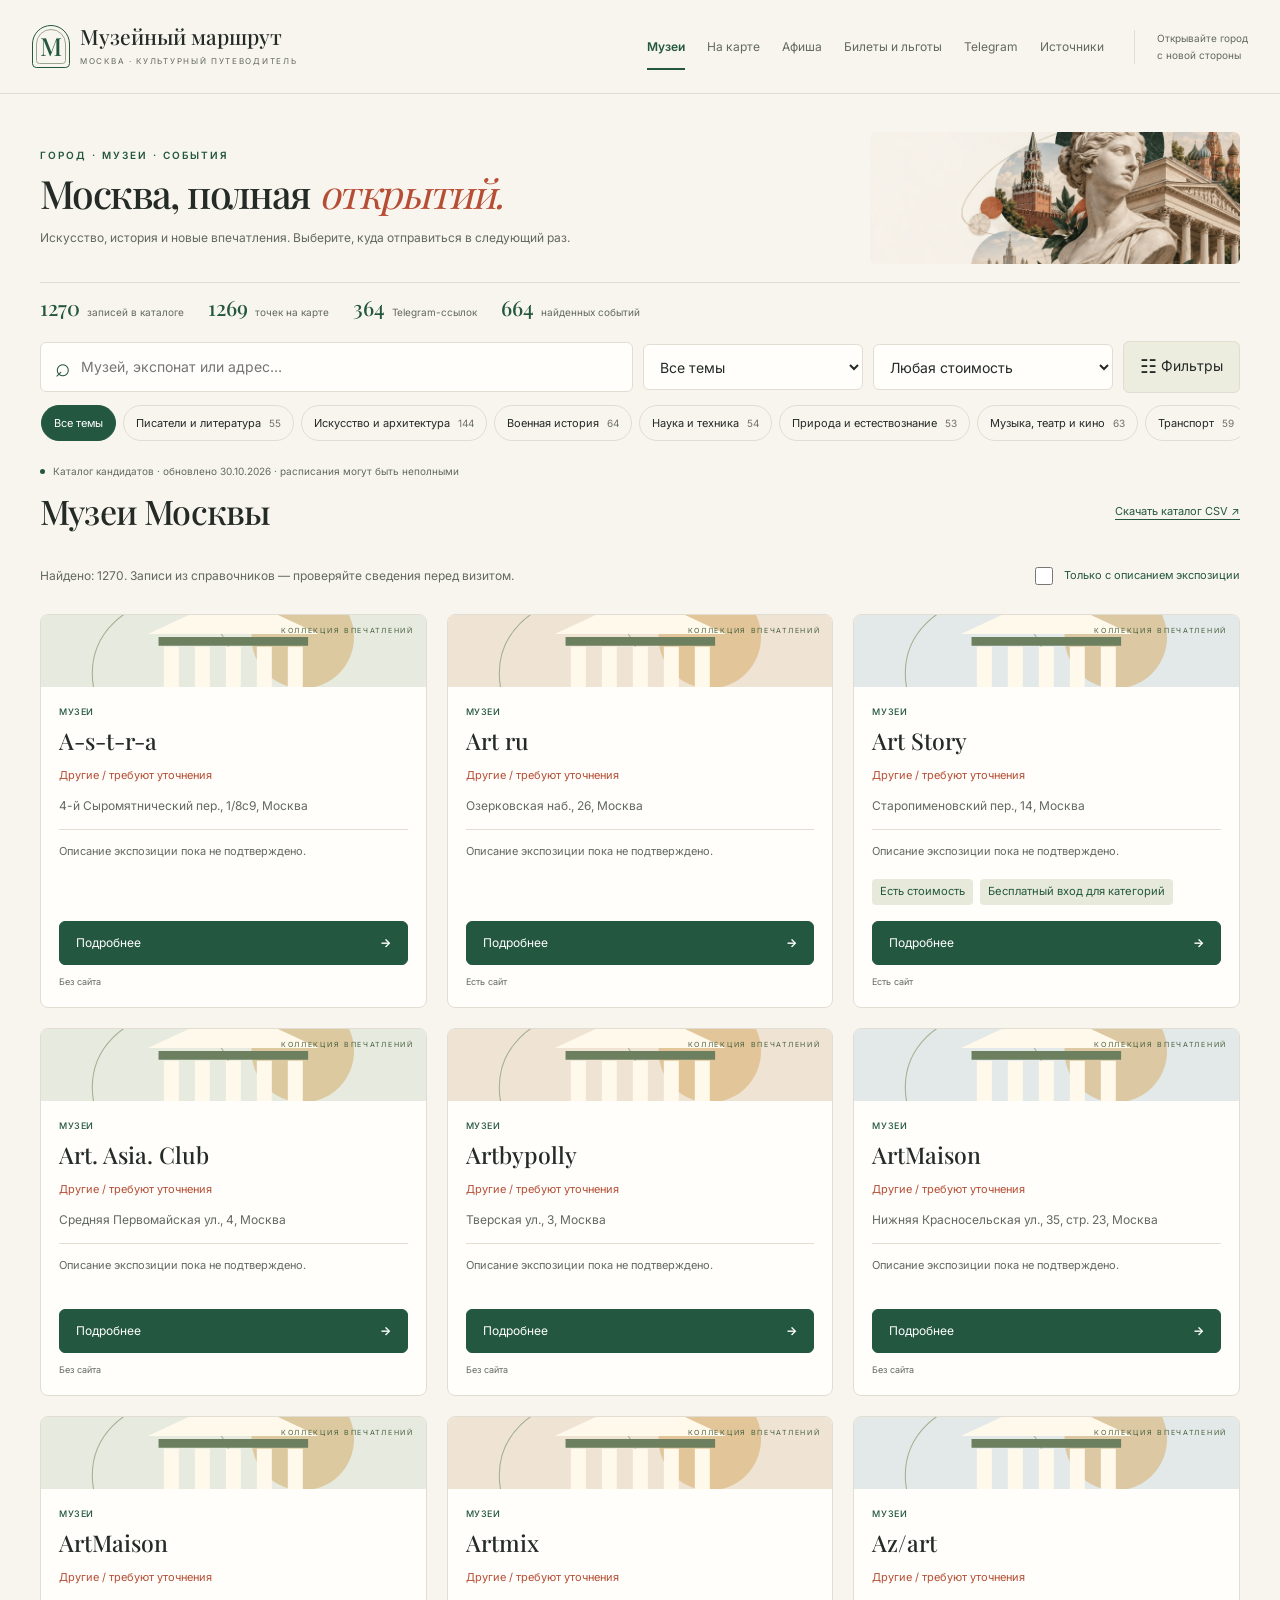
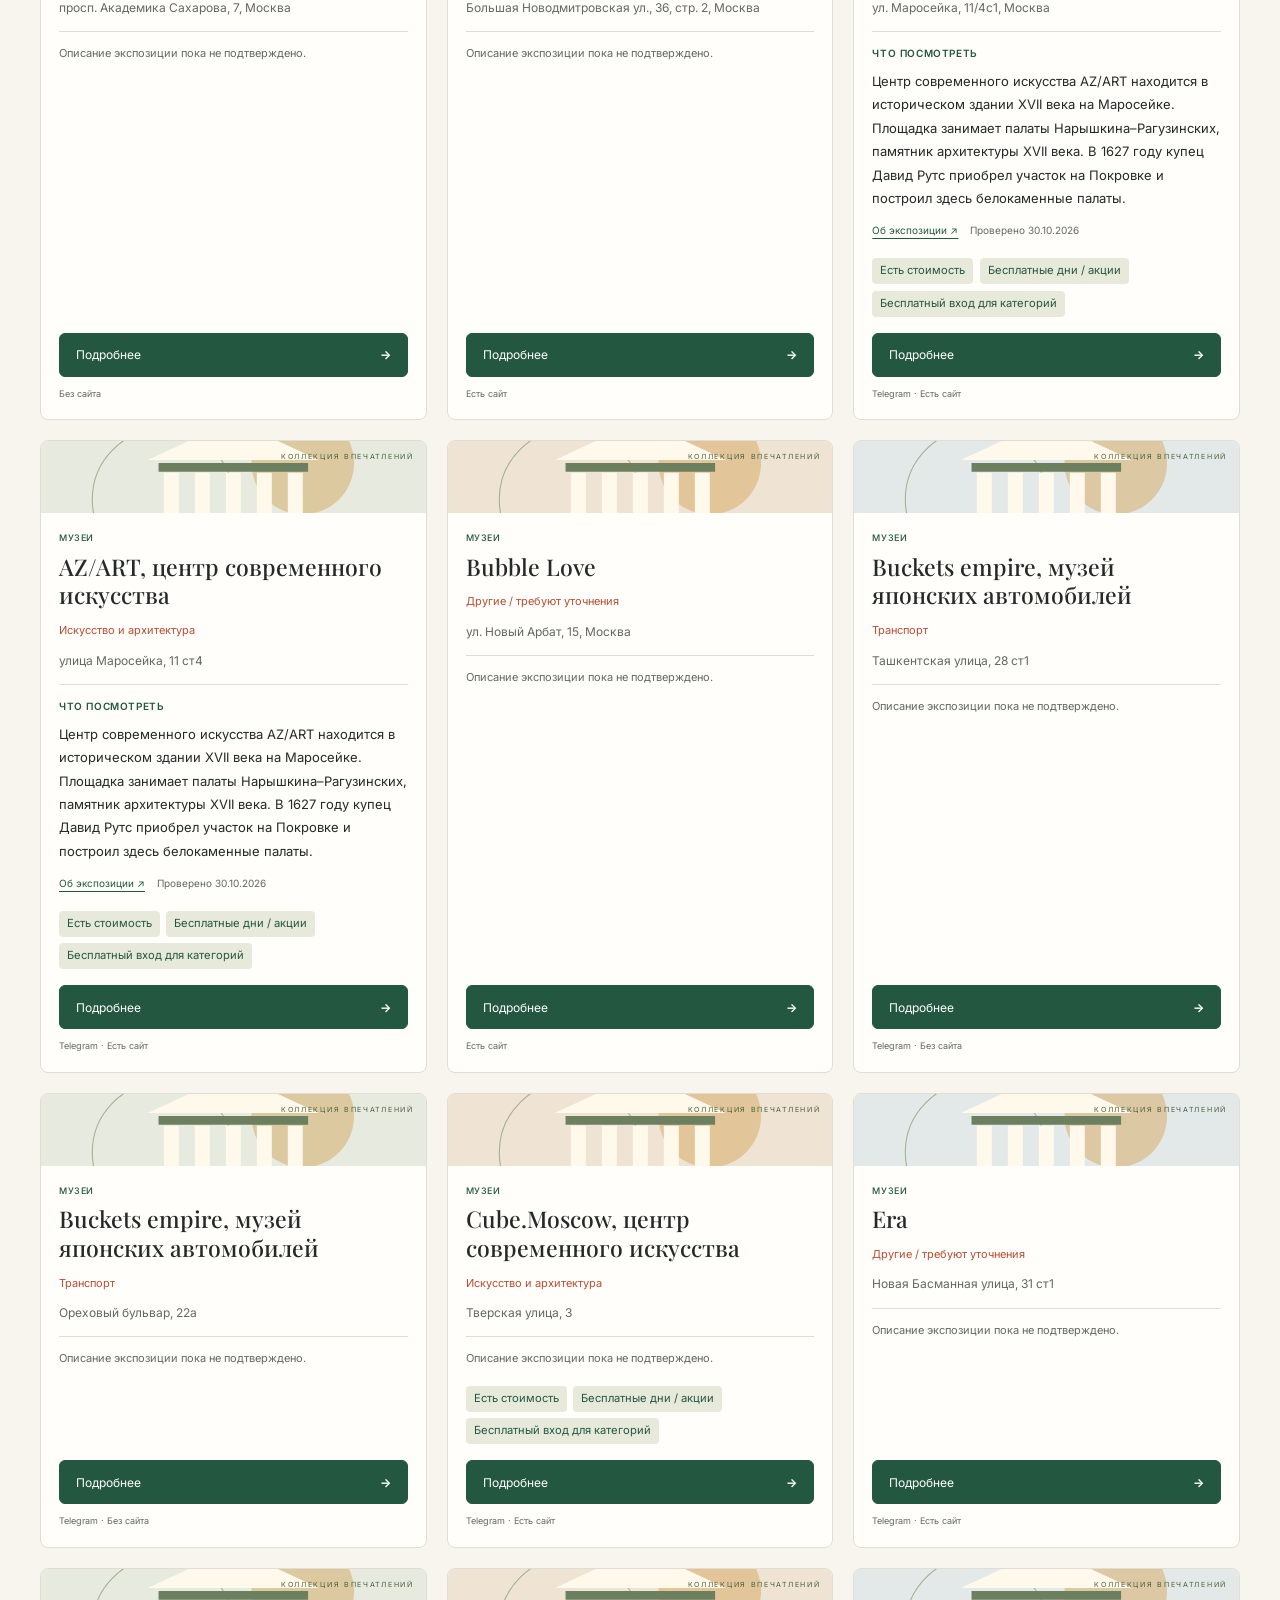
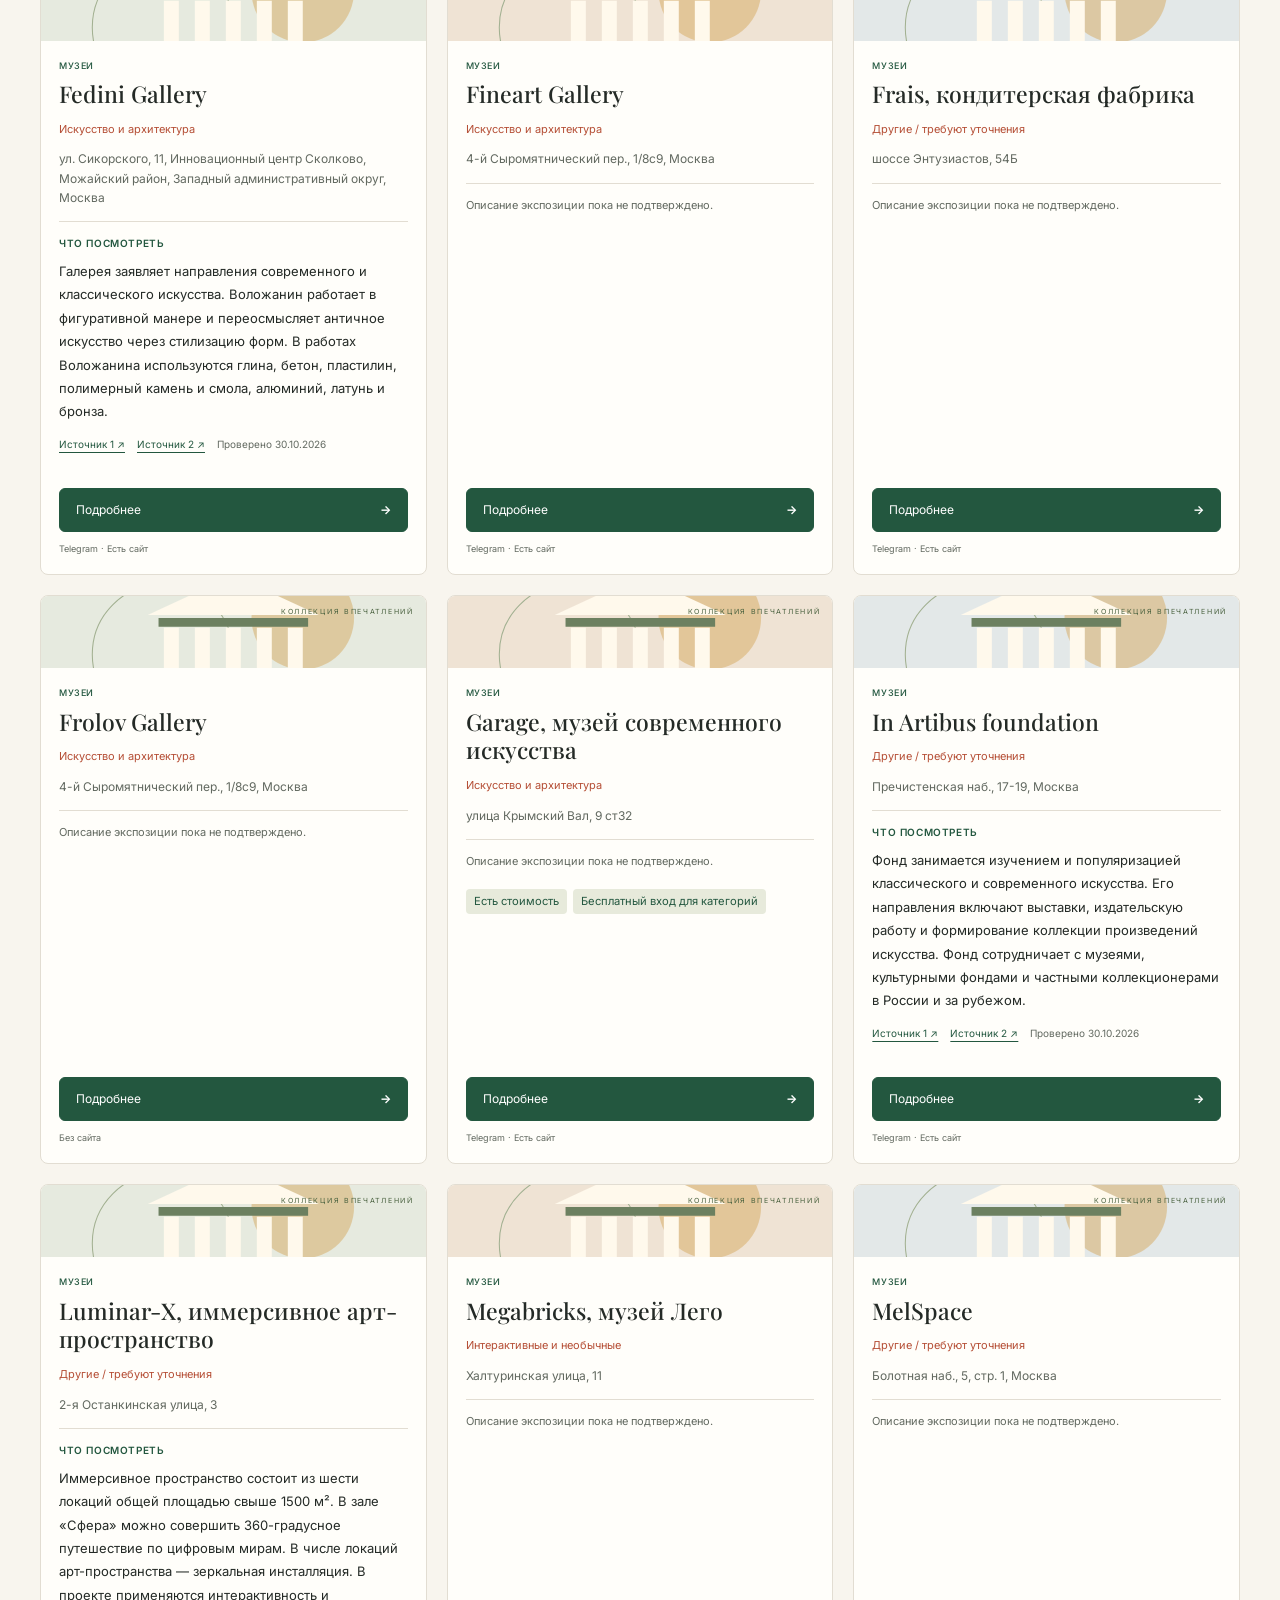
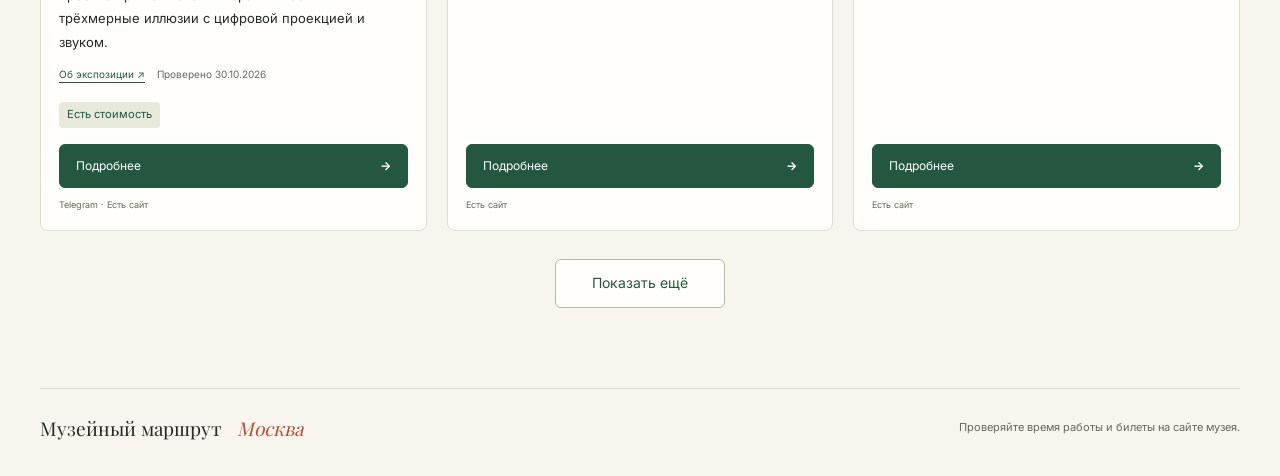
==== commit 4203eebc: "Add source-backed exhibition notes and internal Luna refresh workflow" ====
--- a/index.html
+++ b/index.html
@@ -5,15 +5,15 @@
   <title>Музейный маршрут — Москва</title>
   <meta name="description" content="Музеи и музеи-квартиры Москвы: каталог, карта, афиши и новости публичных Telegram-каналов.">
   <link rel="stylesheet" href="assets/fonts.css"><link rel="icon" href="icon.svg" type="image/svg+xml"><link rel="stylesheet" href="vendor/leaflet.css"><link rel="stylesheet" href="style.css?v=20261030-design2">
-  <link rel="stylesheet" href="redesign.css?v=20261030-design2"><script defer src="vendor/leaflet.js"></script><script defer src="telegram-feed.js?v=20261030"></script><script defer src="admission-view.js?v=20261030-design2"></script><script defer src="update-status.js?v=20261030"></script><script defer src="app.js?v=20261030-design2"></script>
+  <link rel="stylesheet" href="redesign.css?v=20261030-exposition1"><script defer src="vendor/leaflet.js"></script><script defer src="telegram-feed.js?v=20261030"></script><script defer src="admission-view.js?v=20261030-design2"></script><script defer src="update-status.js?v=20261030-exposition1"></script><script defer src="exposition-view.js?v=20261030-exposition1"></script><script defer src="app.js?v=20261030-exposition1"></script>
 </head>
 <body>
 <a class="skip-link" href="#content">К содержимому</a><header class="site-header"><a class="brand" href="#catalog"><span class="brand-mark" aria-hidden="true">М</span><span>Музейный маршрут<small>МОСКВА · КУЛЬТУРНЫЙ ПУТЕВОДИТЕЛЬ</small></span></a><button id="toggle-navigation" class="navigation-toggle" aria-expanded="false" aria-controls="main-navigation" aria-label="Все разделы">☰</button><nav id="main-navigation" class="tabs" aria-label="Разделы"><button data-tab="catalog" class="active">Музеи</button><button data-tab="map">На карте</button><button data-tab="events">Афиша</button><button data-tab="admission">Билеты и льготы</button><button data-tab="telegram">Telegram</button><button data-tab="sources">Источники</button></nav><span class="edition">Открывайте город<br>с новой стороны</span></header>
   <main id="content">
     <section class="hero" aria-label="Музейный путеводитель"><div><p class="eyebrow">ГОРОД · МУЗЕИ · СОБЫТИЯ</p><h1>Москва, полная <em>открытий.</em></h1><p class="intro">Искусство, история и новые впечатления. <br>Выберите, куда отправиться в следующий раз.</p></div><div class="hero-art" aria-hidden="true"><img src="assets/museum-collage.webp" width="1536" height="1024" alt="" decoding="async"></div></section>
     <div id="stats" class="stats" aria-live="polite"></div>
-    <details id="discovery-panel" class="discovery-shell" open><summary>Выбрать музеи и тематику</summary><section class="discovery" aria-label="Поиск и фильтры"><div class="searchbar"><label class="search"><span aria-hidden="true">⌕</span><input id="search" type="search" placeholder="Название, адрес или тема…" aria-label="Поиск музеев и событий"></label><label><span class="sr-only">Тематика музея</span><select id="theme"><option value="">Все темы</option></select></label><label><span class="sr-only">Стоимость и бесплатное посещение</span><select id="admission-filter"><option value="">Любая стоимость</option><option value="prices">Есть данные о ценах</option><option value="free-days">Бесплатные дни / акции</option><option value="benefits">Бесплатный вход для категорий</option></select></label><button id="toggle-filters" class="filter-toggle" aria-expanded="false" aria-controls="extra-filters"><span aria-hidden="true">☷</span> Фильтры <span id="filter-count"></span></button></div><div id="extra-filters" class="extra-filters" hidden><label>Формат музея<select id="category"><option value="">Все форматы</option><option>Музеи-квартиры</option><option>Музеи</option></select></label><label>Порядок в каталоге<select id="sort"><option value="name">По названию А–Я</option><option value="name-desc">По названию Я–А</option><option value="theme">По тематике</option><option value="format">По формату музея</option></select></label><label class="check"><input type="checkbox" id="tg-only"> Есть Telegram</label><button id="reset" class="quiet">Сбросить все фильтры ↺</button></div><div id="theme-chips" class="theme-chips" aria-label="Тематика музеев"></div></section></details><div id="status" class="status" role="status">Загружаю каталог…</div>
-    <section id="catalog" class="panel"><div class="section-title"><h2>Музеи Москвы</h2><a href="data/museums.csv" download>Скачать каталог CSV ↗</a></div><p id="catalog-count" class="muted"></p><div id="museum-list" class="museum-grid"></div><button id="more" class="more">Показать ещё</button></section>
+    <details id="discovery-panel" class="discovery-shell" open><summary>Выбрать музеи и тематику</summary><section class="discovery" aria-label="Поиск и фильтры"><div class="searchbar"><label class="search"><span aria-hidden="true">⌕</span><input id="search" type="search" placeholder="Музей, экспонат или адрес…" aria-label="Поиск музеев и событий"></label><label><span class="sr-only">Тематика музея</span><select id="theme"><option value="">Все темы</option></select></label><label><span class="sr-only">Стоимость и бесплатное посещение</span><select id="admission-filter"><option value="">Любая стоимость</option><option value="prices">Есть данные о ценах</option><option value="free-days">Бесплатные дни / акции</option><option value="benefits">Бесплатный вход для категорий</option></select></label><button id="toggle-filters" class="filter-toggle" aria-expanded="false" aria-controls="extra-filters"><span aria-hidden="true">☷</span> Фильтры <span id="filter-count"></span></button></div><div id="extra-filters" class="extra-filters" hidden><label>Формат музея<select id="category"><option value="">Все форматы</option><option>Музеи-квартиры</option><option>Музеи</option></select></label><label>Порядок в каталоге<select id="sort"><option value="name">По названию А–Я</option><option value="name-desc">По названию Я–А</option><option value="theme">По тематике</option><option value="format">По формату музея</option></select></label><label class="check"><input type="checkbox" id="tg-only"> Есть Telegram</label><button id="reset" class="quiet">Сбросить все фильтры ↺</button></div><div id="theme-chips" class="theme-chips" aria-label="Тематика музеев"></div></section></details><div id="status" class="status" role="status">Загружаю каталог…</div>
+    <section id="catalog" class="panel"><div class="section-title"><h2>Музеи Москвы</h2><a href="data/museums.csv" download>Скачать каталог CSV ↗</a></div><div class="catalog-results"><p id="catalog-count" class="muted"></p><label class="check"><input type="checkbox" id="exposition-only"> Только с описанием экспозиции</label></div><div id="museum-list" class="museum-grid"></div><button id="more" class="more">Показать ещё</button></section>
     <section id="map" class="panel" hidden><div class="section-title"><h2>Музеи на карте Москвы</h2><p id="map-count" class="muted"></p></div><div class="map-layout"><div id="map-canvas" aria-label="Карта музеев Москвы"></div><aside id="map-museums" aria-label="Музеи на карте"></aside></div><p class="muted">Координаты из справочников. Нажмите на точку, чтобы открыть музей. Подложка карты требует интернета.</p></section>
     <section id="events" class="panel" hidden><div class="section-title"><h2>Афиша музеев Москвы</h2></div><div class="calendar-controls"><button id="prev" aria-label="Предыдущий период">←</button><button id="today">Сегодня</button><button id="next" aria-label="Следующий период">→</button><strong id="period-label"></strong><div class="segments"><button data-period="week" class="active">Неделя</button><button data-period="month">Месяц</button><button data-period="year">Год</button></div><label><span class="sr-only">Тип события</span><select id="event-kind"><option value="">Все события</option><option>Лекция</option><option>Экскурсия</option><option>Событие</option></select></label></div><div class="calendar-filters"><label>Музей / источник <select id="calendar-source"><option value="">Все источники</option></select></label><label>Показывать <select id="calendar-mode"><option value="all">Все программы</option><option value="sessions">Сеансы и дни событий</option><option value="periods">Выставки и длительные программы</option></select></label></div><div id="calendar"></div><details class="calendar-notes"><summary>Источники и полнота расписания</summary><p id="calendar-coverage" class="muted"></p><p class="muted">Даты собираются из календарей, карточек и API сайтов. Отмены и площадку уточняйте по ссылке источника. Отсутствие событий не означает отсутствие программы.</p></details><button id="export-ics" class="quiet export-button">Скачать события в календарь .ics ↓</button><div id="event-list"></div><h3 class="agenda-title">Больше программ — в афишах музеев</h3><div id="agenda-list" class="link-grid"></div></section>
     <section id="admission" class="panel" hidden><div class="section-title"><h2>Билеты и бесплатное посещение</h2><a href="data/admission.csv" download>Скачать тарифы и льготы CSV ↗</a></div><p class="muted">Цены, категории посетителей и условия бесплатного входа с сайтов музеев. Разовый бесплатный день не означает бесплатное посещение в остальные дни; для некоторых льгот нужны документы и регистрация. Не все тарифы включают экскурсии и временные выставки.</p><label class="visitor-filter">Категория посетителя <select id="visitor-category"><option value="">Все опубликованные категории</option><option value="adult">Взрослые / полный билет</option><option value="children">Дети и школьники</option><option value="students">Студенты</option><option value="pensioners">Пенсионеры</option><option value="families">Многодетные семьи</option><option value="disabled">Посетители с инвалидностью</option><option value="veterans">Ветераны и военнослужащие</option></select></label><p id="admission-count" class="muted" role="status"></p><div id="admission-list"></div><button id="more-admission" class="more">Ещё музеи</button></section>
--- a/redesign.css
+++ b/redesign.css
@@ -24,3 +24,8 @@
 @media(max-width:540px){.museum-art{height:78px}.calendar-filters label{flex-basis:calc(50% - 6px);font-size:9px}.calendar-filters select{font-size:11px;padding-left:9px}.calendar-controls{margin-top:18px}.navigation-toggle{display:block;margin-left:auto;margin-bottom:12px;padding:0;width:40px;min-height:40px;background:none;font-size:20px}.brand{font-size:18px}.brand small{font-size:6px}.navigation-open .tabs{display:grid;grid-template-columns:repeat(3,minmax(0,1fr));height:auto;gap:0}.navigation-open .tabs button{min-height:44px}.navigation-open .tabs button.active:after{bottom:0}.source-metrics strong{min-width:110px}}
 .hero-art{border-radius:6px;background:transparent}.hero-art:before,.hero-art:after{display:none}.hero-art img{width:100%;height:100%;object-fit:cover;object-position:65% 40%;mix-blend-mode:multiply}
 @media(min-width:851px){.museum-art{height:72px}.museum-card-body{padding:18px}.status{margin-bottom:12px}}
+.museum-card-body>p{flex:none;margin-bottom:14px}.exposition-note{margin:0 0 20px;padding-top:14px;border-top:1px solid var(--line)}.exposition-note h4{font:600 10px/1.5 var(--sans);letter-spacing:.6px;text-transform:uppercase;color:var(--green);margin:0 0 9px}.museum-card .exposition-note p,.exposition-note p{font:13px/1.8 var(--sans);color:var(--ink);margin:0 0 12px;flex:none}.exposition-sources{display:flex;flex-wrap:wrap;align-items:center;gap:5px 12px;font:10px/1.6 var(--sans)}.exposition-sources span{color:var(--muted)}.museum-card .exposition-note .exposition-warning{font-size:10px;color:var(--accent);margin-top:9px}.museum-card .exposition-missing{font-size:11px;line-height:1.7;color:var(--muted);padding-top:12px;border-top:1px solid var(--line);margin-bottom:18px;flex:none}.exposition-detail{padding:22px;background:var(--white);border:1px solid var(--line);border-radius:8px;margin:24px 0}.exposition-detail h4{font:500 23px/1.3 var(--serif);text-transform:none;letter-spacing:0}.exposition-detail p{font-size:14px;line-height:1.85}.exposition-coverage{max-width:850px}
+@media(max-width:540px){.museum-card .exposition-note p{font-size:13px;line-height:1.8}.exposition-detail{padding:17px}.exposition-sources{font-size:10px}}
+.skip-link{opacity:0;pointer-events:none}.skip-link:focus{opacity:1;pointer-events:auto}
+.catalog-results{display:flex;align-items:center;justify-content:space-between;gap:14px;margin-bottom:16px}.catalog-results p{margin:0}.catalog-results .check{display:flex;align-items:center;gap:8px;font-size:11px;color:var(--green);flex:none;min-height:44px}.catalog-results input{accent-color:var(--green)}
+@media(max-width:850px){.catalog-results{flex-wrap:wrap;gap:2px}.catalog-results .check{font-size:11px}}
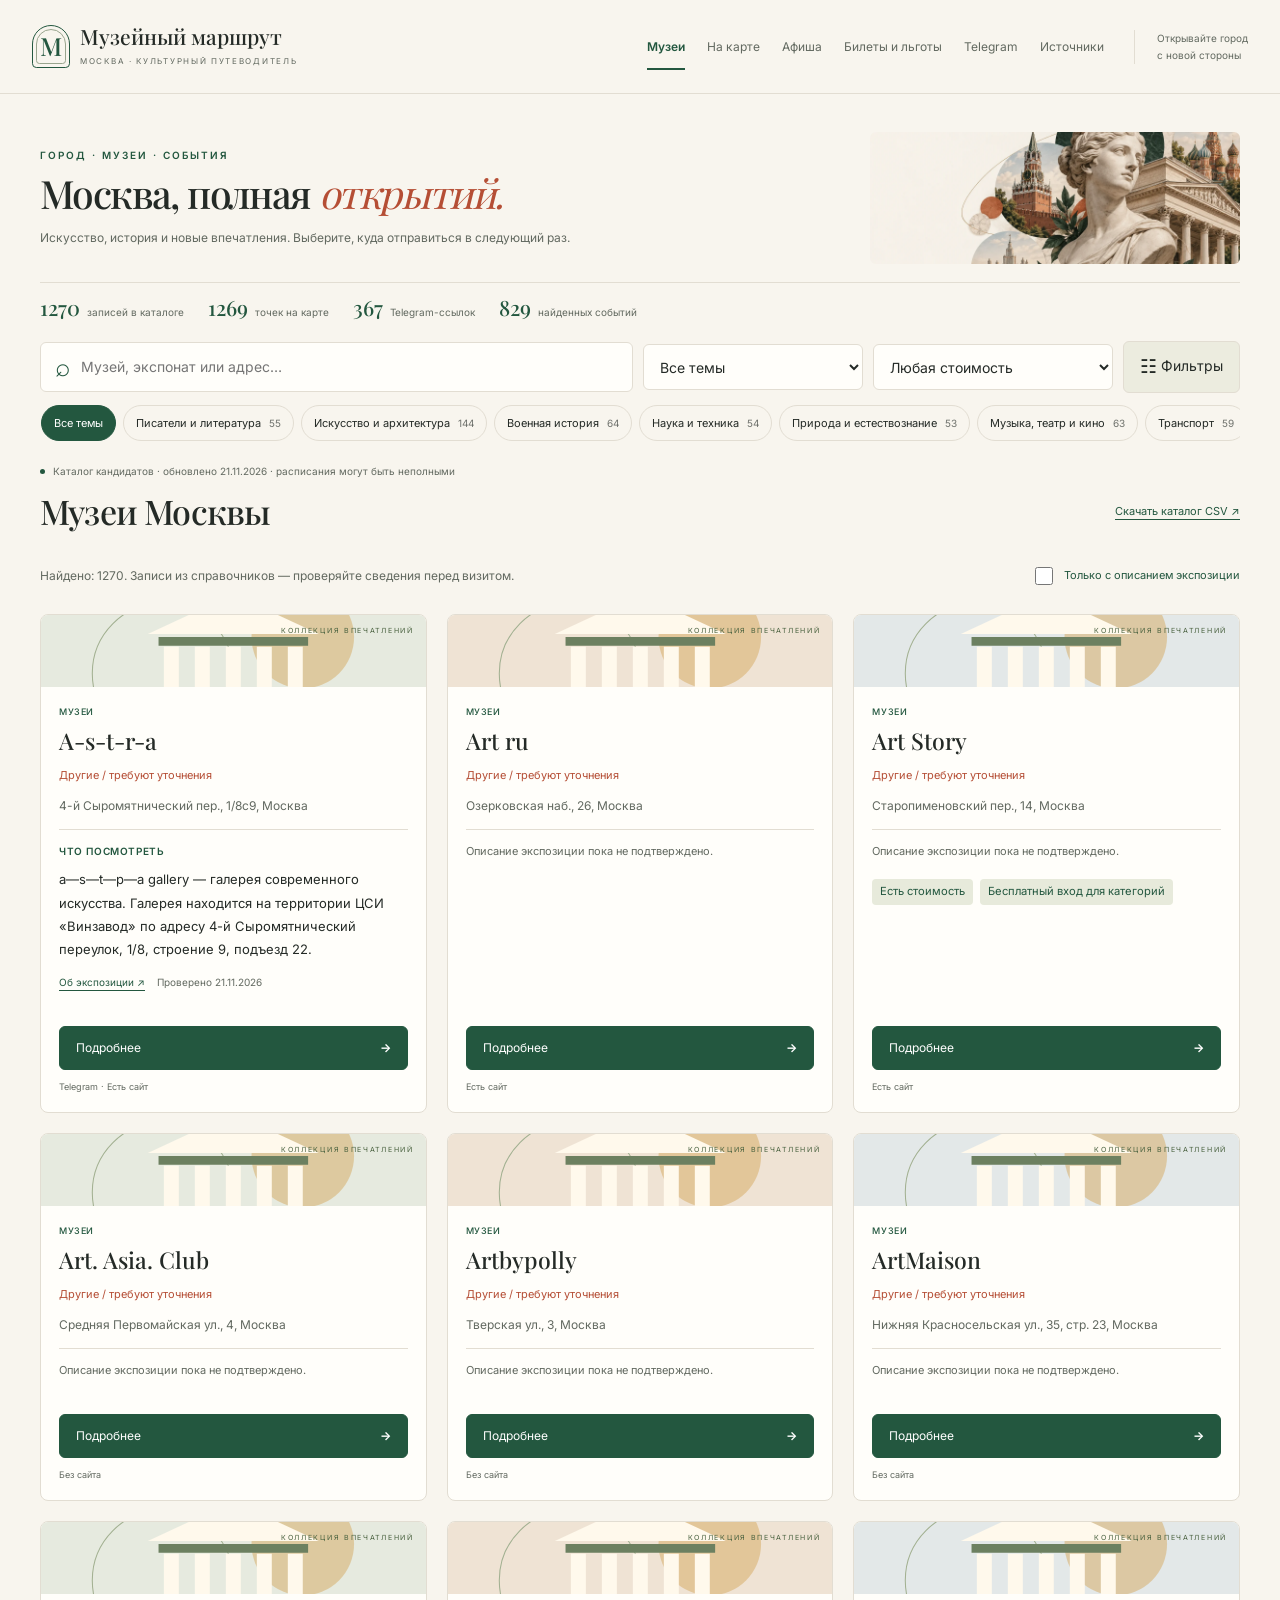
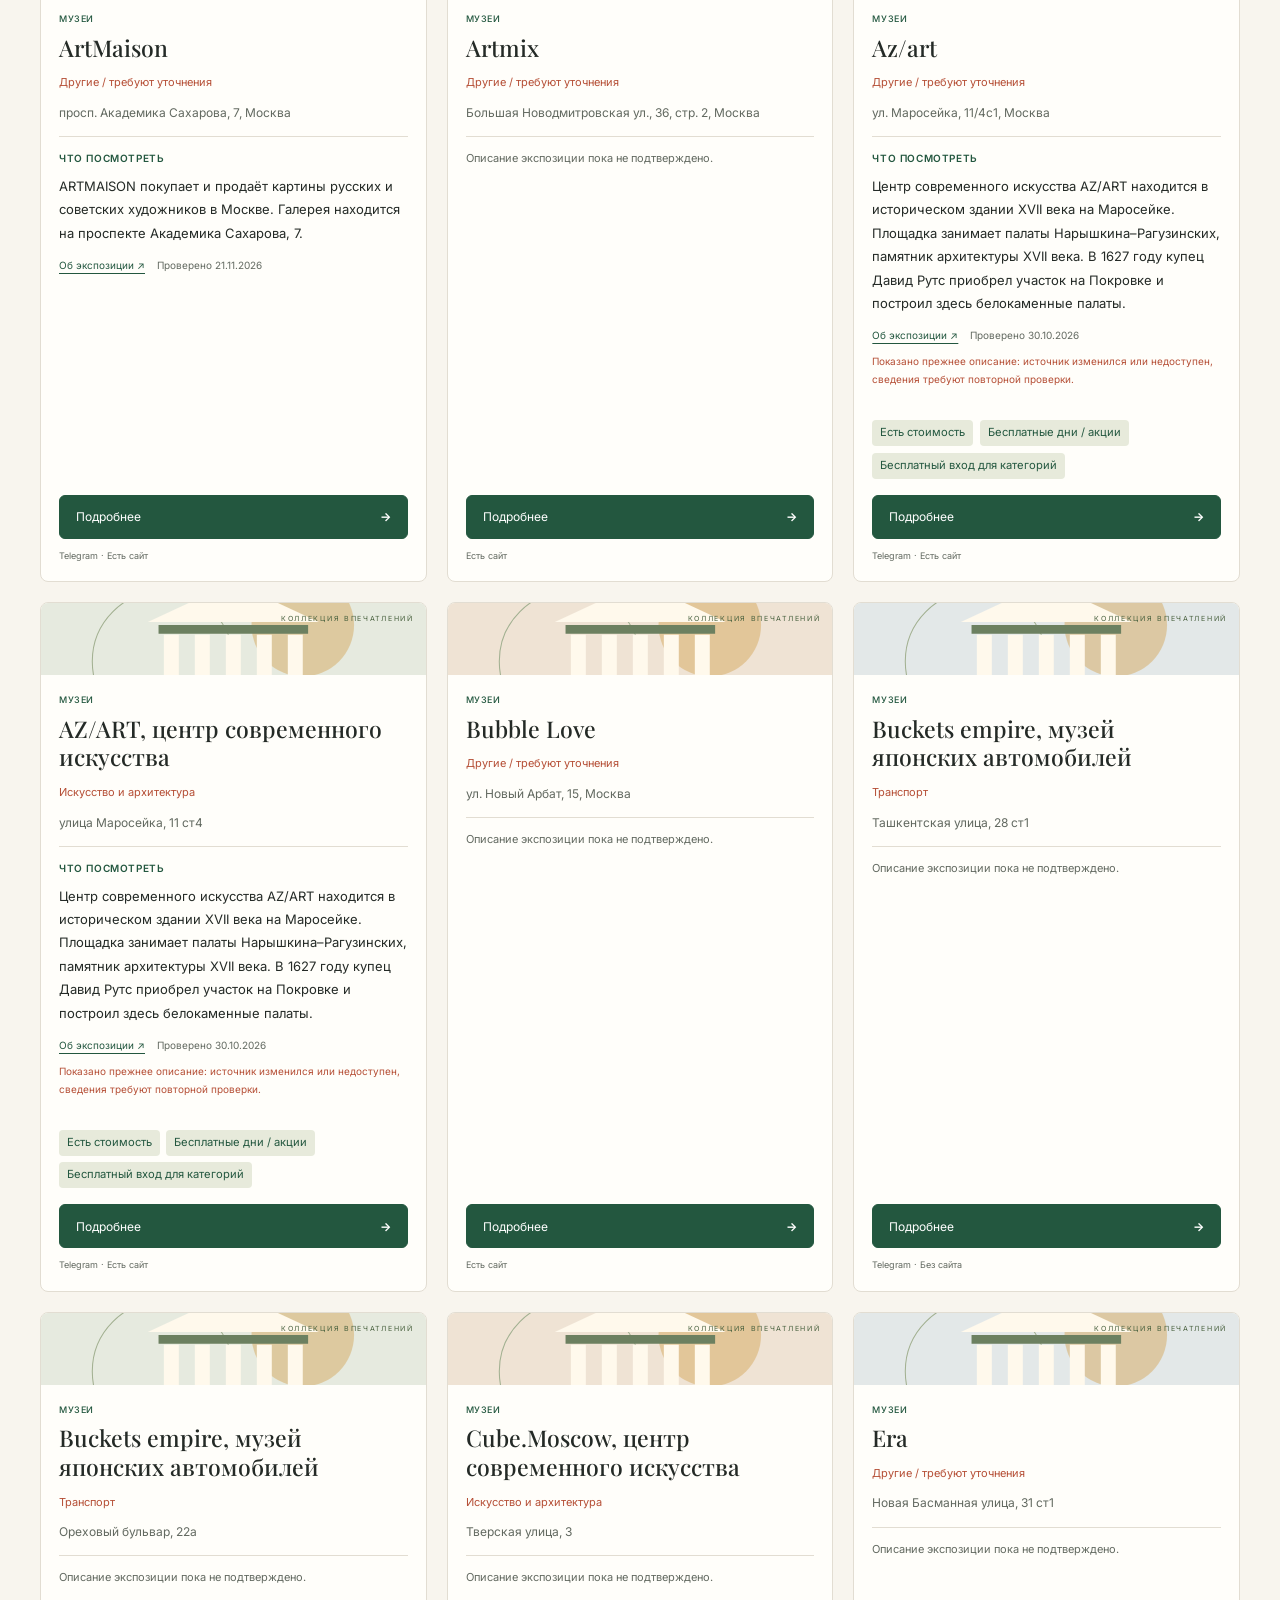
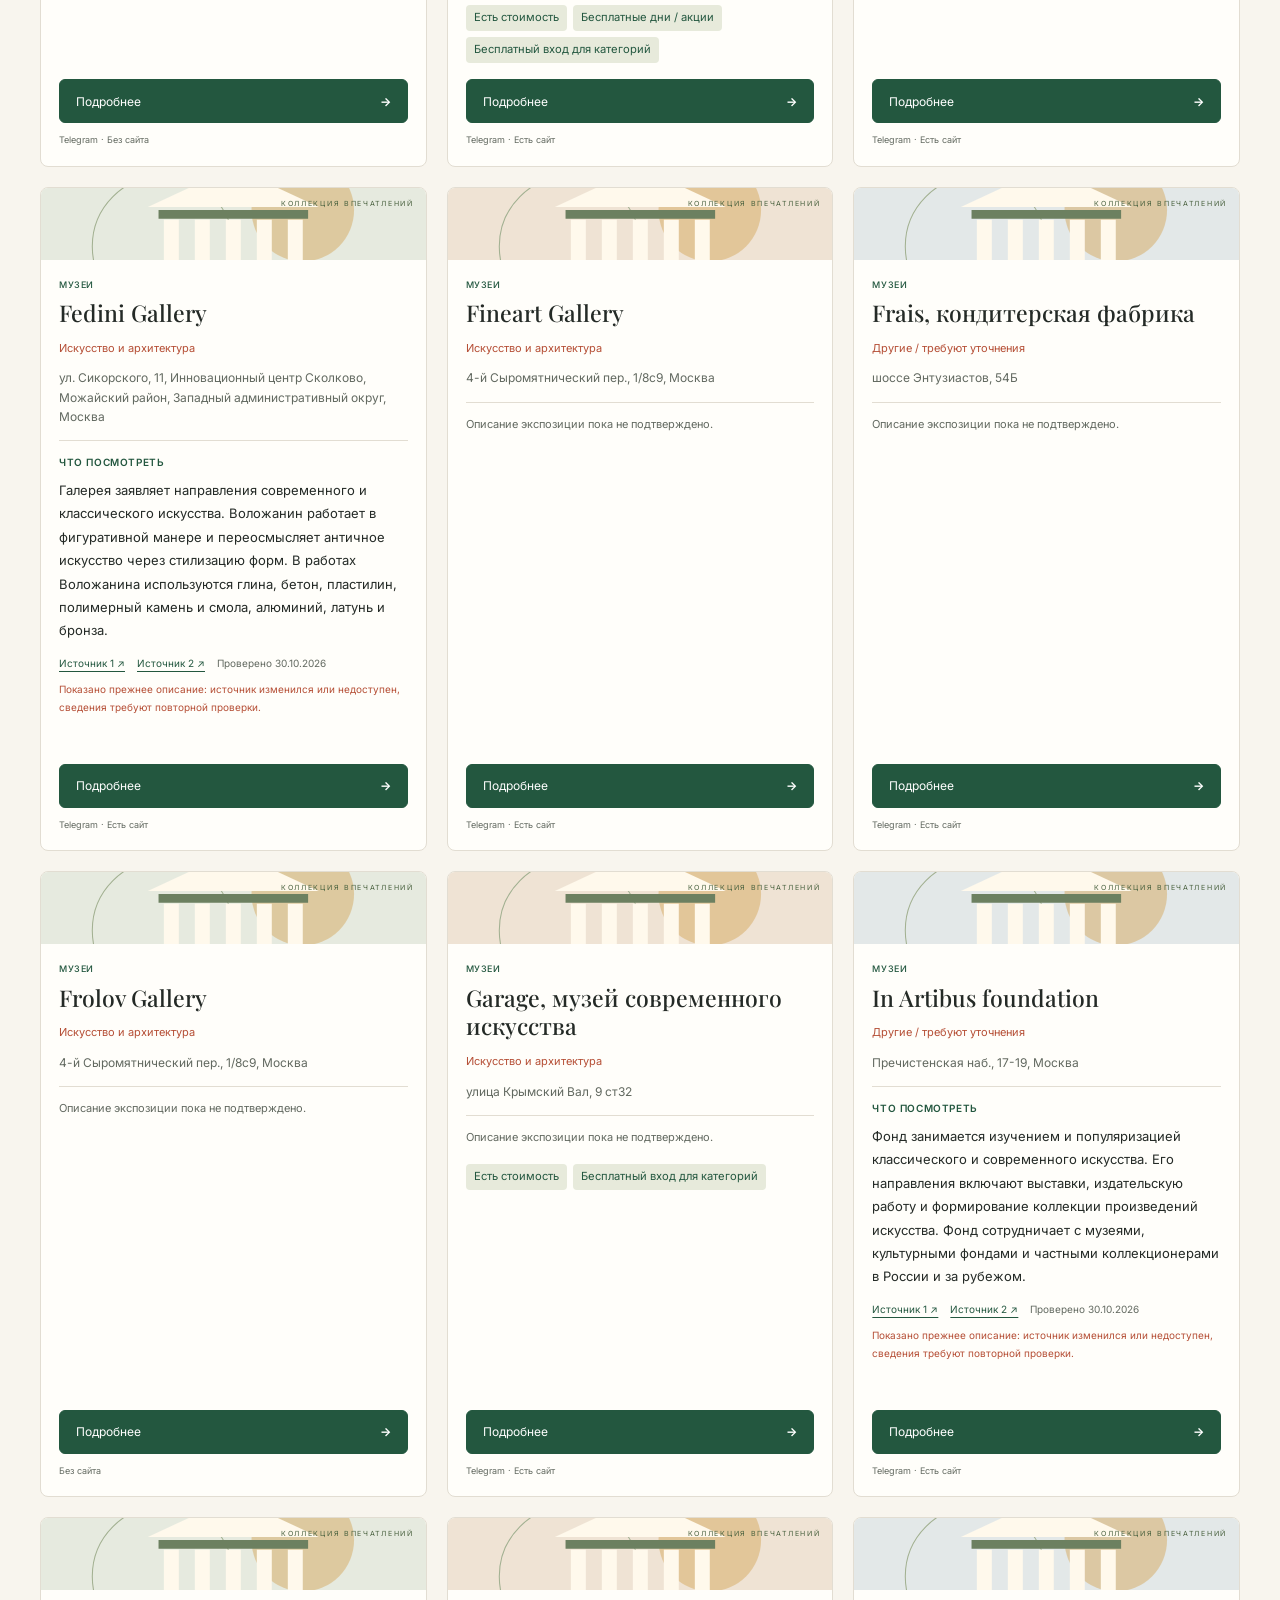
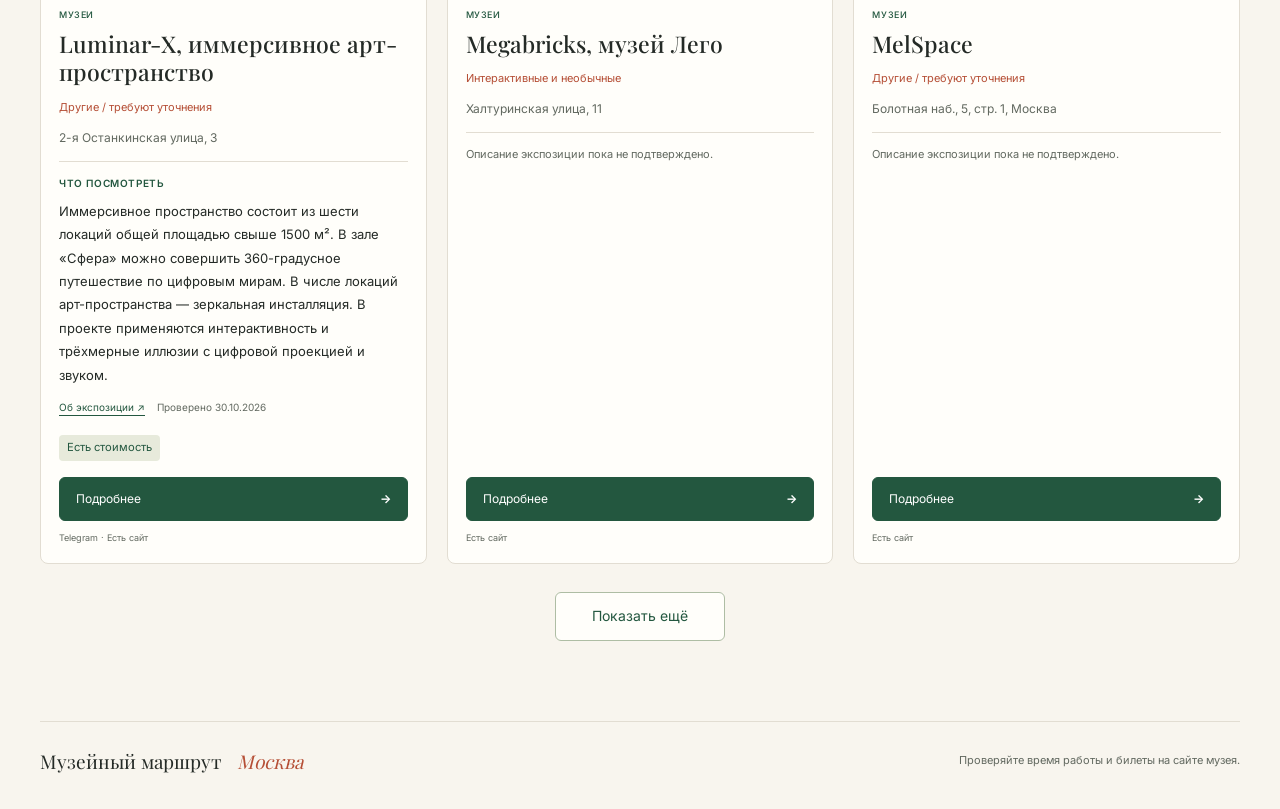
==== commit bed14834: "Publish museum catalog to Optegra and retain Telegram post links" ====
--- a/index.html
+++ b/index.html
@@ -5,7 +5,7 @@
   <title>Музейный маршрут — Москва</title>
   <meta name="description" content="Музеи и музеи-квартиры Москвы: каталог, карта, афиши и новости публичных Telegram-каналов.">
   <link rel="stylesheet" href="assets/fonts.css"><link rel="icon" href="icon.svg" type="image/svg+xml"><link rel="stylesheet" href="vendor/leaflet.css"><link rel="stylesheet" href="style.css?v=20261030-design2">
-  <link rel="stylesheet" href="redesign.css?v=20261030-exposition1"><script defer src="vendor/leaflet.js"></script><script defer src="telegram-feed.js?v=20261030"></script><script defer src="admission-view.js?v=20261030-design2"></script><script defer src="update-status.js?v=20261030-exposition1"></script><script defer src="exposition-view.js?v=20261030-exposition1"></script><script defer src="app.js?v=20261030-exposition1"></script>
+  <link rel="stylesheet" href="redesign.css?v=20261030-exposition1"><script defer src="vendor/leaflet.js"></script><script defer src="telegram-feed.js?v=20261121-links"></script><script defer src="admission-view.js?v=20261030-design2"></script><script defer src="update-status.js?v=20261030-exposition1"></script><script defer src="exposition-view.js?v=20261030-exposition1"></script><script defer src="app.js?v=20261030-exposition1"></script>
 </head>
 <body>
 <a class="skip-link" href="#content">К содержимому</a><header class="site-header"><a class="brand" href="#catalog"><span class="brand-mark" aria-hidden="true">М</span><span>Музейный маршрут<small>МОСКВА · КУЛЬТУРНЫЙ ПУТЕВОДИТЕЛЬ</small></span></a><button id="toggle-navigation" class="navigation-toggle" aria-expanded="false" aria-controls="main-navigation" aria-label="Все разделы">☰</button><nav id="main-navigation" class="tabs" aria-label="Разделы"><button data-tab="catalog" class="active">Музеи</button><button data-tab="map">На карте</button><button data-tab="events">Афиша</button><button data-tab="admission">Билеты и льготы</button><button data-tab="telegram">Telegram</button><button data-tab="sources">Источники</button></nav><span class="edition">Открывайте город<br>с новой стороны</span></header>
